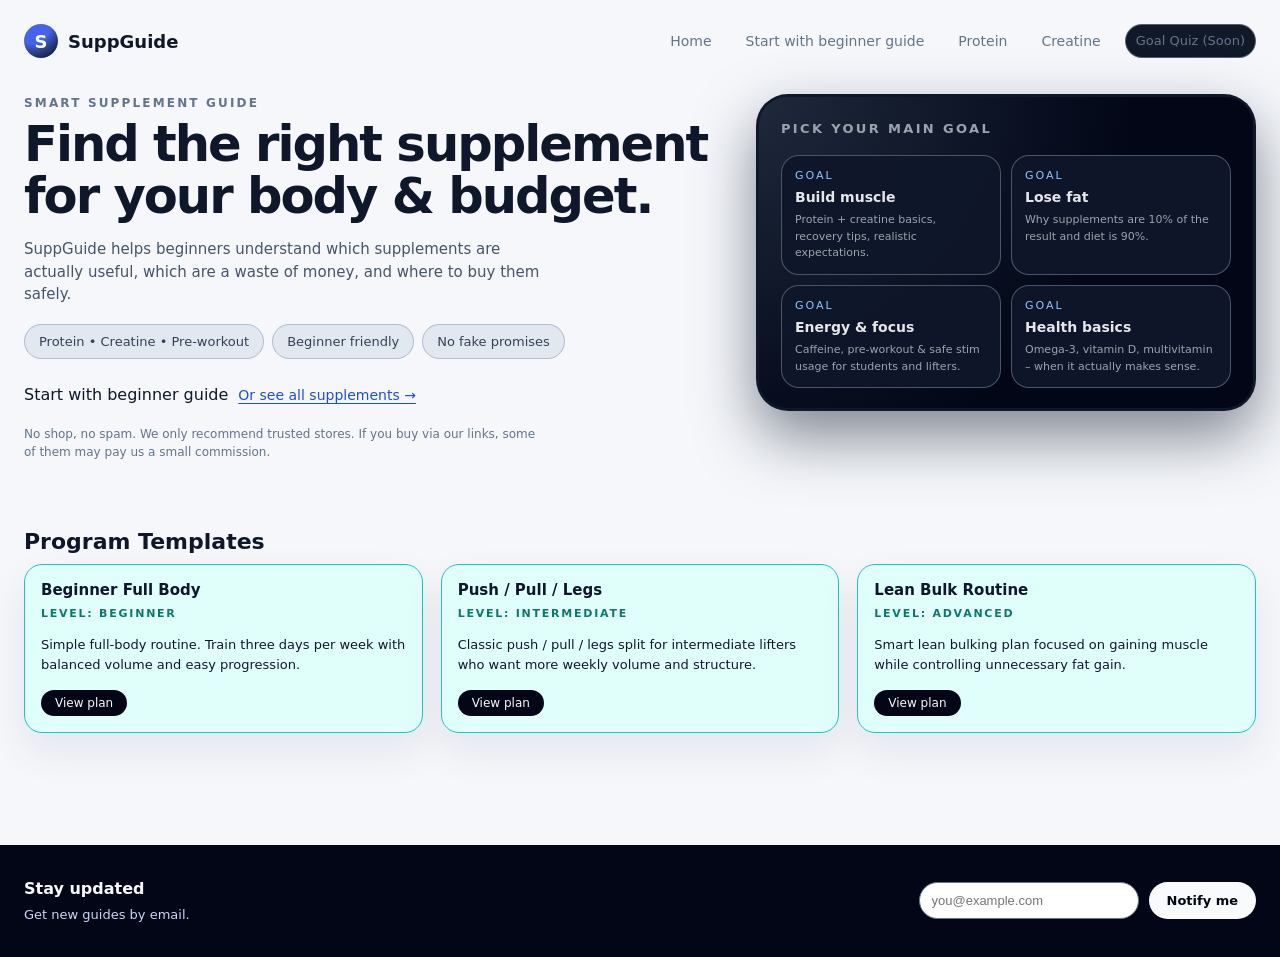
==== index.html @ 6636e661 "Update index.html" ====
<!DOCTYPE html>
<html lang="en">
<head>
  <meta charset="UTF-8" />
  <title>SuppGuide – Smart Supplement Guide</title>
  <meta name="viewport" content="width=device-width, initial-scale=1" />
  <style>
    /* --------------------- RESET --------------------- */
    *, *::before, *::after {
      box-sizing: border-box;
    }
    html, body {
      margin: 0;
      padding: 0;
    }
    body {
      font-family: system-ui, -apple-system, BlinkMacSystemFont, "SF Pro Text",
        "Segoe UI", sans-serif;
      background: #f5f7fb;
      color: #0f172a;
      line-height: 1.5;
    }
    a {
      color: inherit;
      text-decoration: none;
    }
    button {
      font-family: inherit;
    }

    /* --------------------- LAYOUT --------------------- */
    .shell {
      max-width: 1320px;
      margin: 0 auto;
      padding: 24px 24px 56px;
    }

    header.site-header {
      display: flex;
      align-items: center;
      justify-content: space-between;
      gap: 24px;
      padding-bottom: 24px;
    }

    .logo {
      display: flex;
      align-items: center;
      gap: 10px;
      font-size: 18px;
      font-weight: 700;
    }
    .logo-badge {
      height: 34px;
      width: 34px;
      border-radius: 999px;
      display: flex;
      align-items: center;
      justify-content: center;
      background: radial-gradient(circle at 20% 0, #4b5bff, #4465e0, #111827 90%);
      color: #fff;
      font-weight: 600;
    }
    nav.nav-links {
      display: flex;
      align-items: center;
      gap: 14px;
      font-size: 14px;
    }
    .nav-links a {
      padding: 6px 10px;
      border-radius: 999px;
      color: #64748b;
    }
    .nav-links a:hover {
      background: rgba(148, 163, 184, 0.2);
      color: #111827;
    }
    .nav-cta {
      padding: 9px 16px;
      border-radius: 999px;
      background: #111827;
      color: #f9fafb;
      font-size: 13px;
      font-weight: 500;
      border: 1px solid rgba(148, 163, 184, 0.5);
    }

    /* --------------------- HERO --------------------- */
    .hero {
      display: grid;
      grid-template-columns: minmax(0, 1.4fr) minmax(0, 1fr);
      gap: 32px;
      margin-top: 12px;
      align-items: flex-start;
    }

    .hero-text-eyebrow {
      font-size: 12px;
      letter-spacing: 0.18em;
      text-transform: uppercase;
      color: #64748b;
      font-weight: 600;
      margin-bottom: 6px;
    }
    .hero-title {
      font-size: clamp(2.3rem, 2.5vw + 1.6rem, 3.1rem);
      line-height: 1.05;
      font-weight: 800;
      letter-spacing: -0.04em;
      margin: 0 0 16px;
    }
    .hero-subtitle {
      max-width: 520px;
      color: #475569;
      font-size: 15px;
      margin-bottom: 18px;
    }
    .hero-tags {
      display: flex;
      flex-wrap: wrap;
      gap: 8px;
      margin-bottom: 24px;
    }
    .hero-tag {
      padding: 7px 14px;
      border-radius: 999px;
      background: #e2e8f0;
      font-size: 13px;
      color: #334155;
      border: 1px solid rgba(148, 163, 184, 0.6);
    }

    .hero-cta-row {
      display: flex;
      flex-wrap: wrap;
      gap: 10px;
      align-items: center;
      margin-bottom: 18px;
    }
    .btn-primary {
      padding: 11px 20px;
      border-radius: 999px;
      border: none;
      background: radial-gradient(circle at 0 0, #4f46e5, #1d4ed8);
      color: #f9fafb;
      font-size: 14px;
      font-weight: 600;
      box-shadow: 0 14px 30px rgba(37, 99, 235, 0.35);
      cursor: pointer;
    }
    .btn-primary:hover {
      filter: brightness(1.03);
      transform: translateY(-1px);
    }
    .hero-secondary-link {
      font-size: 14px;
      color: #1d4ed8;
      text-decoration: underline;
      text-underline-offset: 3px;
    }

    .hero-note {
      font-size: 12px;
      color: #64748b;
      max-width: 520px;
    }

    /* --------------------- GOAL CARD --------------------- */
    .hero-right-card {
      background: #0f172a;
      border-radius: 32px;
      padding: 3px;
      box-shadow: 0 26px 60px rgba(15, 23, 42, 0.5);
    }
    .hero-right-inner {
      background: radial-gradient(circle at 0 0, #1e293b, #020617 65%);
      border-radius: 28px;
      padding: 22px 22px 20px;
      color: #e2e8f0;
    }
    .hero-right-title {
      font-size: 13px;
      text-transform: uppercase;
      letter-spacing: 0.18em;
      color: #9ca3af;
      margin-bottom: 16px;
      font-weight: 600;
    }

    .goal-grid {
      display: grid;
      grid-template-columns: repeat(2, minmax(0, 1fr));
      gap: 10px;
    }

    .goal-card {
      border-radius: 18px;
      padding: 12px 13px;
      background: rgba(15, 23, 42, 0.95);
      border: 1px solid rgba(148, 163, 184, 0.45);
    }
    .goal-label {
      font-size: 11px;
      text-transform: uppercase;
      letter-spacing: 0.18em;
      color: #93c5fd;
      margin-bottom: 3px;
    }
    .goal-title {
      font-size: 14px;
      font-weight: 600;
      margin-bottom: 4px;
      color: #e5e7eb;
    }
    .goal-text {
      font-size: 11px;
      color: #9ca3af;
    }

    /* ---------------- PROGRAM CARDS --------------------- */
    .section-title {
      margin-top: 52px;
      margin-bottom: 16px;
      font-size: 18px;
      font-weight: 700;
    }

    .program-grid {
      display: grid;
      grid-template-columns: repeat(3, minmax(0, 1fr));
      gap: 18px;
    }

    .template-card {
      border-radius: 18px;
      background: #e0fffb;
      border: 1px solid #22c1c3;
      padding: 14px 16px 16px;
      display: flex;
      flex-direction: column;
      justify-content: space-between;
      box-shadow: 0 18px 40px rgba(15, 23, 42, 0.08);
    }
    .template-title {
      font-size: 15px;
      font-weight: 600;
      margin-bottom: 4px;
    }
    .template-level {
      font-size: 11px;
      text-transform: uppercase;
      letter-spacing: 0.16em;
      color: #0f766e;
      margin-bottom: 10px;
      font-weight: 600;
    }
    .template-desc {
      font-size: 13px;
      color: #0f172a;
      margin-bottom: 16px;
    }
    .btn-small {
      align-self: flex-start;
      padding: 6px 14px;
      border-radius: 999px;
      border: none;
      font-size: 12px;
      background: #020617;
      color: #f9fafb;
      cursor: pointer;
    }
    .btn-small:hover {
      filter: brightness(1.08);
    }

    /* --------------------- EMAIL STRIP --------------------- */
    .email-strip {
      margin-top: 56px;
      padding: 32px 24px;
      background: #020617;
      color: #f9fafb;
    }
    .email-inner {
      max-width: 1320px;
      margin: 0 auto;
      display: flex;
      flex-wrap: wrap;
      gap: 20px;
      align-items: center;
      justify-content: space-between;
    }
    .email-text-title {
      font-size: 16px;
      font-weight: 600;
      margin-bottom: 4px;
    }
    .email-text-sub {
      font-size: 13px;
      color: #cbd5f5;
    }
    .email-form {
      display: flex;
      gap: 10px;
      flex-wrap: wrap;
    }
    .email-input {
      min-width: 220px;
      padding: 10px 12px;
      border-radius: 999px;
      border: 1px solid #64748b;
      font-size: 13px;
      outline: none;
    }
    .email-input:focus {
      border-color: #38bdf8;
      box-shadow: 0 0 0 1px #38bdf8;
    }
    .btn-email {
      padding: 10px 18px;
      border-radius: 999px;
      border: none;
      background: #f9fafb;
      color: #020617;
      font-size: 13px;
      font-weight: 600;
      cursor: pointer;
    }
    .btn-email:hover {
      filter: brightness(0.97);
    }

    /* --------------------- RESPONSIVE --------------------- */
    @media (max-width: 960px) {
      .shell {
        padding: 18px 16px 40px;
      }
      header.site-header {
        flex-direction: column;
        align-items: flex-start;
        gap: 12px;
      }
      .hero {
        grid-template-columns: minmax(0, 1fr);
      }
      .hero-right-card {
        margin-top: 10px;
      }
      .program-grid {
        grid-template-columns: minmax(0, 1fr);
      }
      .email-inner {
        flex-direction: column;
        align-items: flex-start;
      }
      .email-form {
        width: 100%;
      }
      .email-input {
        flex: 1 1 auto;
      }
    }
  /* BEGINNER PAGE STYLES  ---------------------------------- */

.page-hero {
  padding: 72px 0 56px;
  max-width: 720px;
}

.page-eyebrow {
  font-size: 13px;
  letter-spacing: 0.18em;
  text-transform: uppercase;
  color: #94a3b8;
  margin-bottom: 8px;
  font-weight: 600;
}

.page-title {
  font-size: clamp(32px, 4vw, 40px);
  line-height: 1.15;
  margin-bottom: 16px;
}

.page-subtitle {
  font-size: 15px;
  color: #64748b;
  max-width: 520px;
}

.page-hero-cta {
  display: flex;
  flex-wrap: wrap;
  gap: 12px;
  margin-top: 24px;
}

.btn-primary {
  display: inline-flex;
  align-items: center;
  justify-content: center;
  padding: 10px 20px;
  border-radius: 999px;
  background: #2563eb;
  color: #fff;
  font-size: 14px;
  font-weight: 600;
  border: none;
  cursor: pointer;
  text-decoration: none;
  transition: transform 0.15s ease, box-shadow 0.15s ease, background 0.15s ease;
}

.btn-primary:hover {
  background: #1d4ed8;
  transform: translateY(-1px);
  box-shadow: 0 14px 35px rgba(37, 99, 235, 0.35);
}

.btn-ghost {
  display: inline-flex;
  align-items: center;
  justify-content: center;
  padding: 10px 18px;
  border-radius: 999px;
  border: 1px solid #cbd5f5;
  font-size: 14px;
  font-weight: 500;
  color: #0f172a;
  text-decoration: none;
  background: #fff;
  transition: background 0.15s ease, color 0.15s ease, border-color 0.15s ease;
}

.btn-ghost:hover {
  background: #0f172a;
  color: #f8fafc;
  border-color: #0f172a;
}

/* Stack section */

.stack-section {
  padding: 40px 0 32px;
  border-top: 1px solid rgba(148, 163, 184, 0.25);
}

.section-title {
  font-size: 22px;
  margin-bottom: 6px;
}

.section-subtitle {
  font-size: 14px;
  color: #64748b;
  max-width: 520px;
  margin-bottom: 24px;
}

.stack-grid {
  display: grid;
  grid-template-columns: repeat(3, minmax(0, 1fr));
  gap: 18px;
}

.stack-card {
  background: #f9fbff;
  border-radius: 18px;
  border: 1px solid #bfdbfe;
  padding: 18px 18px 16px;
  box-shadow: 0 18px 45px rgba(15, 23, 42, 0.06);
  display: flex;
  flex-direction: column;
  gap: 10px;
}

.stack-name {
  font-size: 17px;
  margin: 0;
}

.stack-tag {
  font-size: 13px;
  color: #2563eb;
  font-weight: 500;
}

.stack-points {
  margin: 0;
  padding-left: 18px;
  font-size: 14px;
  color: #475569;
}

.stack-points li + li {
  margin-top: 4px;
}

.stack-meta {
  margin-top: 8px;
  padding-top: 8px;
  border-top: 1px dashed rgba(148, 163, 184, 0.5);
  font-size: 13px;
  display: flex;
  justify-content: space-between;
  align-items: center;
  color: #64748b;
}

/* FAQ */

.faq-section {
  padding: 32px 0 56px;
  border-top: 1px solid rgba(148, 163, 184, 0.25);
}

.faq-grid {
  display: grid;
  grid-template-columns: repeat(3, minmax(0, 1fr));
  gap: 18px;
  margin-top: 16px;
}

.faq-item {
  background: #f8fafc;
  border-radius: 16px;
  border: 1px solid #e2e8f0;
  padding: 16px 16px 14px;
  font-size: 14px;
  color: #475569;
}

.faq-item h3 {
  font-size: 15px;
  margin-bottom: 6px;
}

/* RESPONSIVE: tablet & mobile */

@media (max-width: 900px) {
  .stack-grid {
    grid-template-columns: repeat(2, minmax(0, 1fr));
  }
  .faq-grid {
    grid-template-columns: repeat(2, minmax(0, 1fr));
  }
}

@media (max-width: 640px) {
  .page-hero {
    padding-top: 40px;
  }
  .stack-grid,
  .faq-grid {
    grid-template-columns: 1fr;
  }
}

  </style>
</head>
<body>
  <div class="shell">
    <!-- HEADER -->
    <header class="site-header">
      <div class="logo">
        <div class="logo-badge">S</div>
        <span>SuppGuide</span>
      </div>
      <nav class="nav-links">
        <a href="#">Home</a>
        <a href="beginner-stack.html">Start with beginner guide</a>
        <a href="#">Protein</a>
        <a href="#">Creatine</a>
        <a href="#" class="nav-cta">Goal Quiz (Soon)</a>
      </nav>
    </header>

    <!-- HERO -->
    <section class="hero">
      <div>
        <div class="hero-text-eyebrow">Smart supplement guide</div>
        <h1 class="hero-title">
          Find the right supplement<br />
          for your body &amp; budget.
        </h1>
        <p class="hero-subtitle">
          SuppGuide helps beginners understand which supplements are actually
          useful, which are a waste of money, and where to buy them safely.
        </p>

        <div class="hero-tags">
          <span class="hero-tag">Protein • Creatine • Pre-workout</span>
          <span class="hero-tag">Beginner friendly</span>
          <span class="hero-tag">No fake promises</span>
        </div>

        <div class="hero-cta-row">
<a href="beginner-stack.html" class="hero-primary-btn">
  Start with beginner guide
</a>


          <a href="#" class="hero-secondary-link">Or see all supplements →</a>
        </div>

        <p class="hero-note">
          No shop, no spam. We only recommend trusted stores. If you buy via our
          links, some of them may pay us a small commission.
        </p>
      </div>

      <!-- RIGHT GOAL CARD -->
      <aside class="hero-right-card">
        <div class="hero-right-inner">
          <div class="hero-right-title">Pick your main goal</div>
          <div class="goal-grid">
            <article class="goal-card">
              <div class="goal-label">Goal</div>
              <div class="goal-title">Build muscle</div>
              <div class="goal-text">
                Protein + creatine basics, recovery tips, realistic expectations.
              </div>
            </article>
            <article class="goal-card">
              <div class="goal-label">Goal</div>
              <div class="goal-title">Lose fat</div>
              <div class="goal-text">
                Why supplements are 10% of the result and diet is 90%.
              </div>
            </article>
            <article class="goal-card">
              <div class="goal-label">Goal</div>
              <div class="goal-title">Energy &amp; focus</div>
              <div class="goal-text">
                Caffeine, pre-workout &amp; safe stim usage for students and lifters.
              </div>
            </article>
            <article class="goal-card">
              <div class="goal-label">Goal</div>
              <div class="goal-title">Health basics</div>
              <div class="goal-text">
                Omega-3, vitamin D, multivitamin – when it actually makes sense.
              </div>
            </article>
          </div>
        </div>
      </aside>
    </section>

    <!-- PROGRAM TEMPLATES -->
    <section>
      <h2 class="section-title">Program Templates</h2>
      <div class="program-grid">
        <article class="template-card">
          <div>
            <div class="template-title">Beginner Full Body</div>
            <div class="template-level">Level: Beginner</div>
            <p class="template-desc">
              Simple full-body routine. Train three days per week with
              balanced volume and easy progression.
            </p>
          </div>
          <button class="btn-small" type="button">View plan</button>
        </article>

        <article class="template-card">
          <div>
            <div class="template-title">Push / Pull / Legs</div>
            <div class="template-level">Level: Intermediate</div>
            <p class="template-desc">
              Classic push / pull / legs split for intermediate lifters
              who want more weekly volume and structure.
            </p>
          </div>
          <button class="btn-small" type="button">View plan</button>
        </article>

        <article class="template-card">
          <div>
            <div class="template-title">Lean Bulk Routine</div>
            <div class="template-level">Level: Advanced</div>
            <p class="template-desc">
              Smart lean bulking plan focused on gaining muscle while
              controlling unnecessary fat gain.
            </p>
          </div>
          <button class="btn-small" type="button">View plan</button>
        </article>
      </div>
    </section>
  </div>

  <!-- EMAIL STRIP (TAM GENİŞLİK) -->
  <section class="email-strip">
    <div class="email-inner">
      <div>
        <div class="email-text-title">Stay updated</div>
        <div class="email-text-sub">Get new guides by email.</div>
      </div>
      <form class="email-form" id="notify-form">
        <input
          class="email-input"
          type="email"
          name="email"
          placeholder="you@example.com"
          required
        />
        <button class="btn-email" type="submit">Notify me</button>
      </form>
    </div>
  </section>

  <!-- Küçük JS: Notify me butonu gerçekten “çalışsın” diye -->
  <script>
    document.getElementById("notify-form").addEventListener("submit", function (e) {
      e.preventDefault(); // sayfanın yenilenmesini engelle
      const email = this.email.value.trim();
      if (!email) return;
      alert("Thanks! We'll notify: " + email);
      this.reset();
    });
  </script>
</body>
</html>
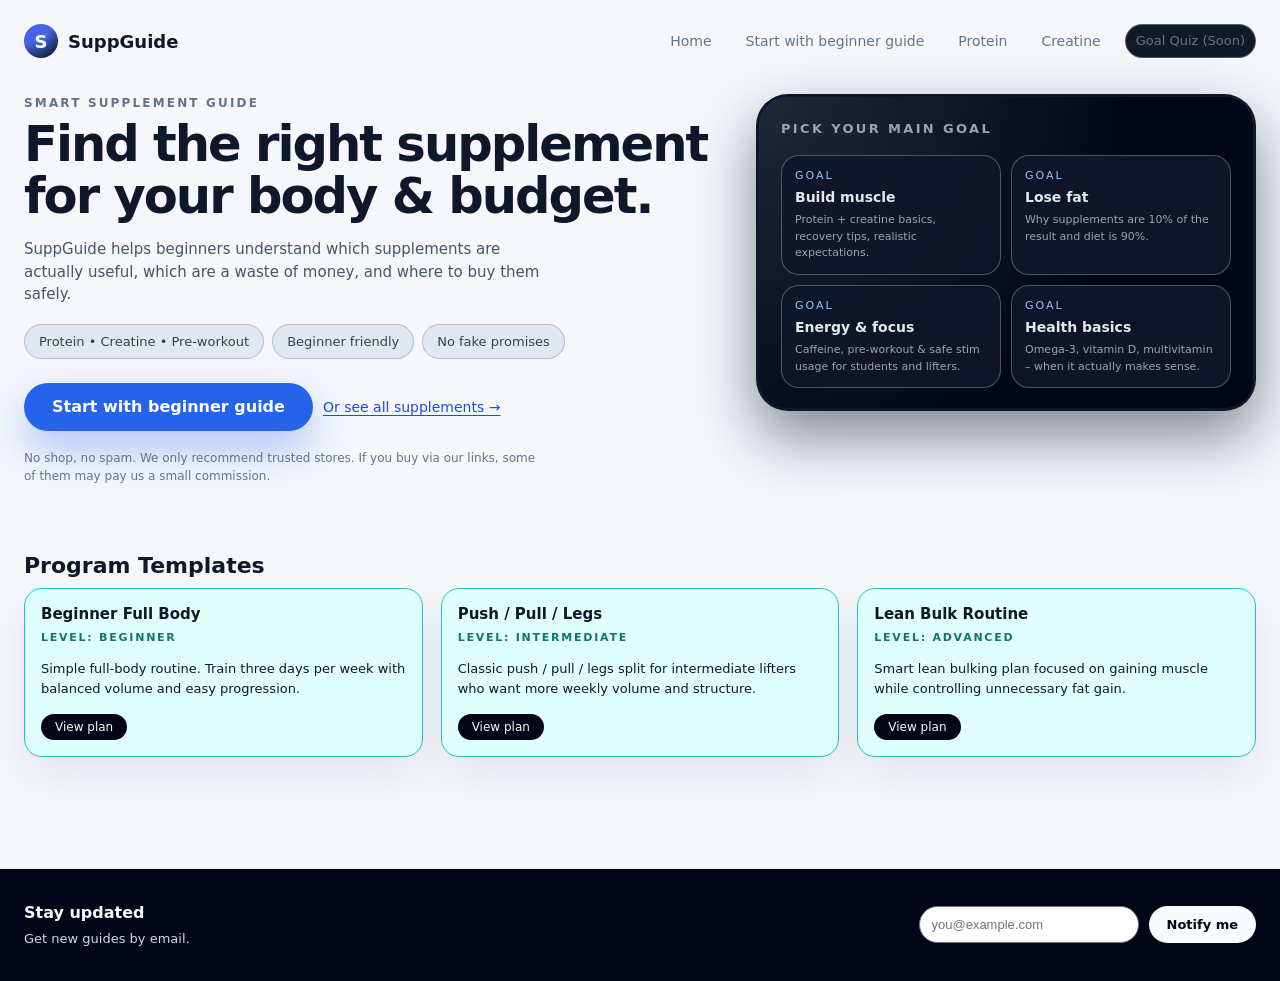
==== commit ecc4d8b4: "Update index.html" ====
--- a/index.html
+++ b/index.html
@@ -554,6 +554,33 @@
   .faq-grid {
     grid-template-columns: 1fr;
   }
+}
+.hero-primary-btn,
+.hero-primary-btn:link,
+.hero-primary-btn:visited {
+  display: inline-flex;
+  align-items: center;
+  justify-content: center;
+  padding: 12px 28px;
+  border-radius: 999px;
+  background: #2563eb;          /* mavi */
+  color: #ffffff;
+  font-weight: 600;
+  border: none;
+  text-decoration: none;        /* alt çizgiyi kaldır */
+  box-shadow: 0 18px 40px rgba(37, 99, 235, 0.35);
+  cursor: pointer;
+}
+
+.hero-primary-btn:hover {
+  background: #1d4ed8;          /* hover rengi */
+  box-shadow: 0 22px 50px rgba(37, 99, 235, 0.45);
+  transform: translateY(-1px);
+}
+
+.hero-primary-btn:active {
+  transform: translateY(0);
+  box-shadow: 0 12px 30px rgba(37, 99, 235, 0.35);
 }
 
   </style>
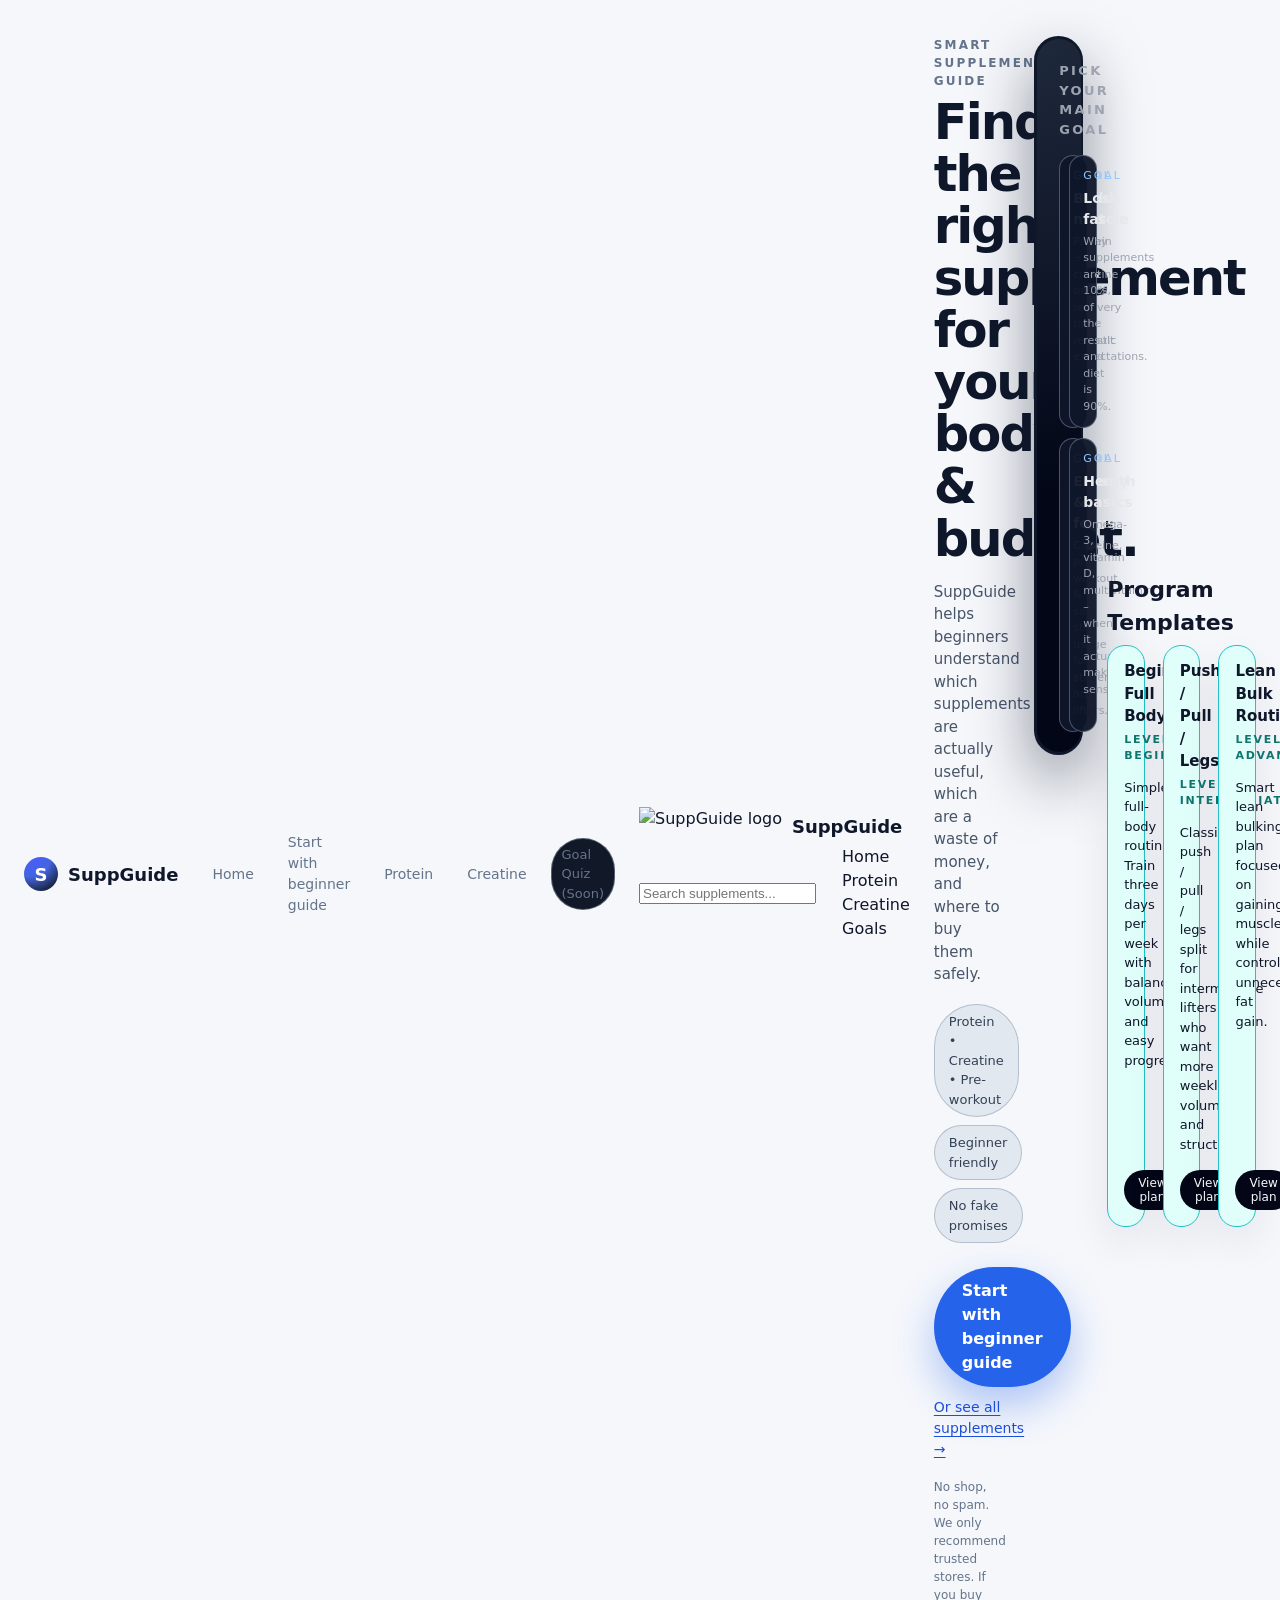
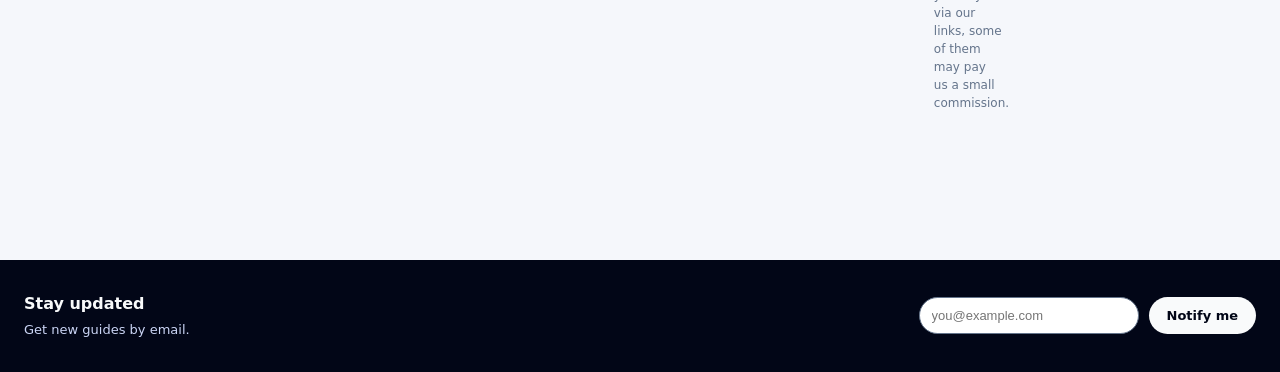
==== commit f679a89f: "Update index.html" ====
--- a/index.html
+++ b/index.html
@@ -600,7 +600,30 @@
         <a href="#">Creatine</a>
         <a href="#" class="nav-cta">Goal Quiz (Soon)</a>
       </nav>
-    </header>
+    <header>
+  <div class="nav">
+
+    <!-- LOGO -->
+    <a href="index.html" style="display:flex;align-items:center;gap:10px;text-decoration:none;color:#0f172a;">
+      <img src="logo.png" alt="SuppGuide logo" style="height:38px;">
+      <span style="font-weight:800;font-size:18px;">SuppGuide</span>
+    </a>
+
+    <!-- SEARCH + MENU -->
+    <div style="display:flex;align-items:center;gap:26px;">
+      <input class="search" placeholder="Search supplements...">
+
+      <nav>
+        <a href="index.html">Home</a>
+        <a href="protein.html">Protein</a>
+        <a href="creatine.html">Creatine</a>
+        <a href="goals.html">Goals</a>
+      </nav>
+    </div>
+
+  </div>
+</header>
+
 
     <!-- HERO -->
     <section class="hero">
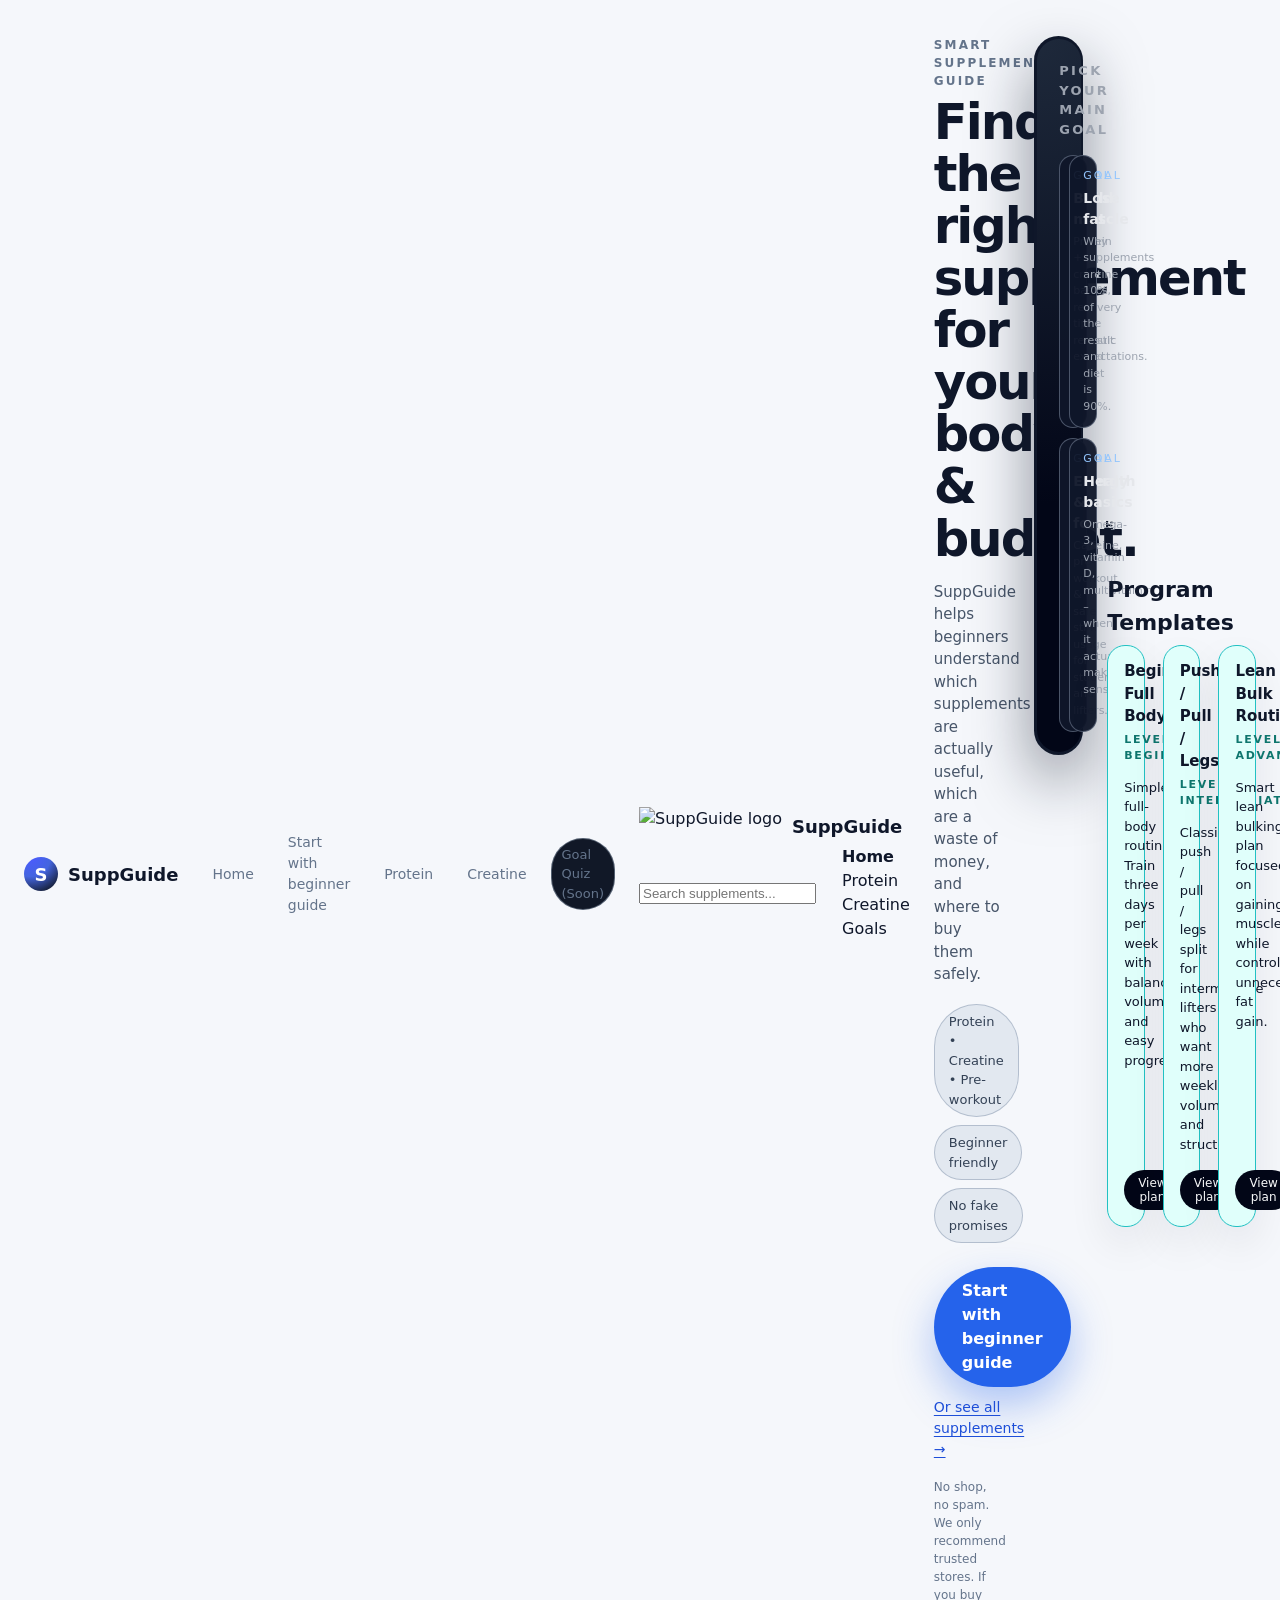
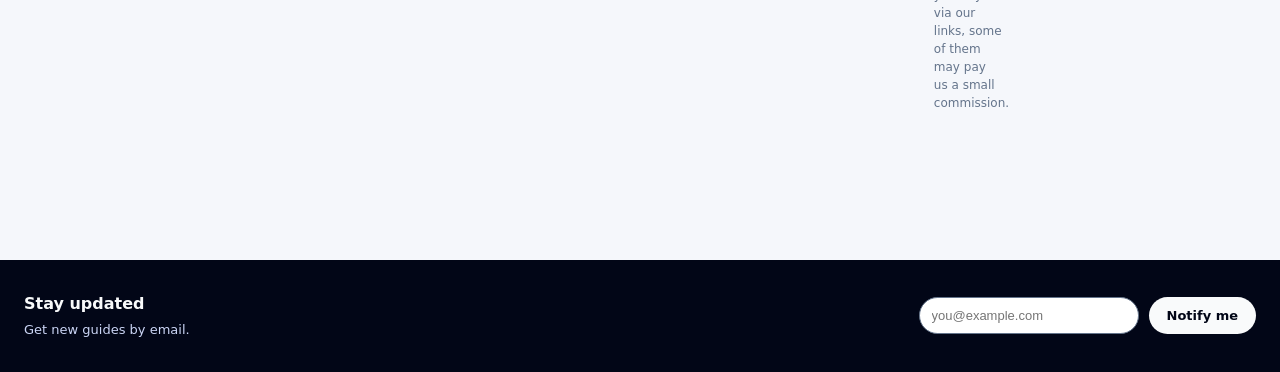
==== commit e13227b9: "Update index.html" ====
--- a/index.html
+++ b/index.html
@@ -582,6 +582,10 @@
   transform: translateY(0);
   box-shadow: 0 12px 30px rgba(37, 99, 235, 0.35);
 }
+nav a.active{
+  color:#0f172a;
+  font-weight:700;
+}
 
   </style>
 </head>
@@ -614,7 +618,7 @@
       <input class="search" placeholder="Search supplements...">
 
       <nav>
-        <a href="index.html">Home</a>
+        <a href="index.html" class="active">Home</a>
         <a href="protein.html">Protein</a>
         <a href="creatine.html">Creatine</a>
         <a href="goals.html">Goals</a>
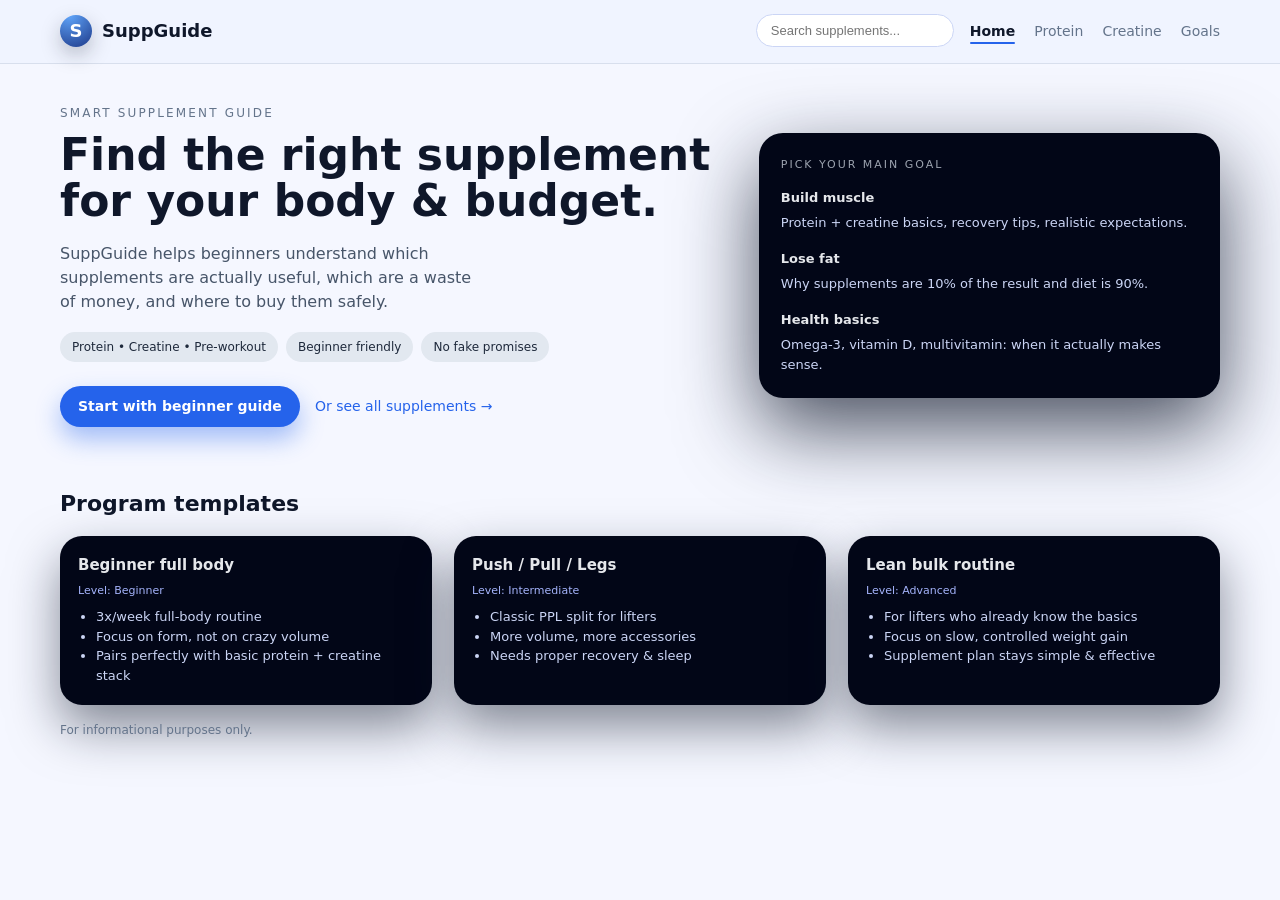
==== commit dac2f159: "Update index.html" ====
--- a/index.html
+++ b/index.html
@@ -4,775 +4,438 @@
   <meta charset="UTF-8" />
   <title>SuppGuide – Smart Supplement Guide</title>
   <meta name="viewport" content="width=device-width, initial-scale=1" />
+
   <style>
-    /* --------------------- RESET --------------------- */
-    *, *::before, *::after {
+    /* GENEL */
+    * {
       box-sizing: border-box;
-    }
-    html, body {
       margin: 0;
       padding: 0;
     }
+
     body {
-      font-family: system-ui, -apple-system, BlinkMacSystemFont, "SF Pro Text",
-        "Segoe UI", sans-serif;
-      background: #f5f7fb;
+      font-family: system-ui, -apple-system, BlinkMacSystemFont, "Segoe UI",
+        sans-serif;
+      background: #f5f7ff;
       color: #0f172a;
       line-height: 1.5;
     }
+
     a {
       color: inherit;
+    }
+
+    /* HEADER + NAV */
+    header {
+      position: sticky;
+      top: 0;
+      z-index: 100;
+      background: rgba(240, 244, 255, 0.95);
+      backdrop-filter: blur(14px);
+      border-bottom: 1px solid rgba(148, 163, 184, 0.25);
+      min-height: 64px;
+    }
+
+    .nav {
+      max-width: 1200px;
+      margin: 0 auto;
+      padding: 14px 20px;
+      display: flex;
+      justify-content: space-between;
+      align-items: center;
+      gap: 20px;
+    }
+
+    .nav-left {
+      display: flex;
+      align-items: center;
+      gap: 10px;
       text-decoration: none;
     }
-    button {
-      font-family: inherit;
-    }
-
-    /* --------------------- LAYOUT --------------------- */
-    .shell {
-      max-width: 1320px;
-      margin: 0 auto;
-      padding: 24px 24px 56px;
-    }
-
-    header.site-header {
+
+    .logo-circle {
+      width: 32px;
+      height: 32px;
+      border-radius: 999px;
+      background: radial-gradient(circle at 30% 0%, #60a5fa, #1e3a8a);
       display: flex;
       align-items: center;
-      justify-content: space-between;
-      gap: 24px;
-      padding-bottom: 24px;
-    }
-
-    .logo {
+      justify-content: center;
+      color: white;
+      font-weight: 700;
+      font-size: 18px;
+      box-shadow: 0 8px 20px rgba(15, 23, 42, 0.25);
+    }
+
+    .logo-text {
+      font-weight: 700;
+      font-size: 18px;
+      color: #0f172a;
+    }
+
+    .nav-right {
       display: flex;
       align-items: center;
-      gap: 10px;
-      font-size: 18px;
-      font-weight: 700;
-    }
-    .logo-badge {
-      height: 34px;
-      width: 34px;
+      gap: 16px;
+      flex-wrap: wrap;
+      justify-content: flex-end;
+    }
+
+    .search {
+      padding: 8px 14px;
       border-radius: 999px;
-      display: flex;
-      align-items: center;
-      justify-content: center;
-      background: radial-gradient(circle at 20% 0, #4b5bff, #4465e0, #111827 90%);
-      color: #fff;
+      border: 1px solid #cbd5f5;
+      font-size: 13px;
+      min-width: 190px;
+    }
+
+    .search:focus {
+      outline: none;
+      border-color: #6366f1;
+      box-shadow: 0 0 0 3px rgba(99, 102, 241, 0.15);
+    }
+
+    nav a {
+      margin-left: 14px;
+      text-decoration: none;
+      font-size: 14px;
+      color: #64748b;
+      position: relative;
+      padding-bottom: 2px;
+    }
+
+    nav a:first-child {
+      margin-left: 0;
+    }
+
+    nav a:hover {
+      color: #0f172a;
+    }
+
+    nav a.active {
+      color: #0f172a;
       font-weight: 600;
     }
-    nav.nav-links {
-      display: flex;
-      align-items: center;
-      gap: 14px;
-      font-size: 14px;
-    }
-    .nav-links a {
-      padding: 6px 10px;
+
+    nav a.active::after {
+      content: "";
+      position: absolute;
+      left: 0;
+      right: 0;
+      bottom: -3px;
+      height: 2px;
       border-radius: 999px;
-      color: #64748b;
-    }
-    .nav-links a:hover {
-      background: rgba(148, 163, 184, 0.2);
-      color: #111827;
-    }
-    .nav-cta {
-      padding: 9px 16px;
-      border-radius: 999px;
-      background: #111827;
-      color: #f9fafb;
-      font-size: 13px;
-      font-weight: 500;
-      border: 1px solid rgba(148, 163, 184, 0.5);
-    }
-
-    /* --------------------- HERO --------------------- */
+      background: #2563eb;
+    }
+
+    /* ANA İÇERİK */
+    main {
+      max-width: 1200px;
+      margin: 40px auto 80px auto;
+      padding: 0 20px 40px 20px;
+    }
+
     .hero {
       display: grid;
-      grid-template-columns: minmax(0, 1.4fr) minmax(0, 1fr);
-      gap: 32px;
-      margin-top: 12px;
-      align-items: flex-start;
-    }
-
-    .hero-text-eyebrow {
+      grid-template-columns: minmax(0, 2fr) minmax(0, 1.4fr);
+      gap: 40px;
+      align-items: center;
+      margin-bottom: 60px;
+    }
+
+    .eyebrow {
       font-size: 12px;
       letter-spacing: 0.18em;
       text-transform: uppercase;
       color: #64748b;
-      font-weight: 600;
-      margin-bottom: 6px;
-    }
-    .hero-title {
-      font-size: clamp(2.3rem, 2.5vw + 1.6rem, 3.1rem);
+      margin-bottom: 10px;
+    }
+
+    h1 {
+      font-size: 44px;
       line-height: 1.05;
-      font-weight: 800;
-      letter-spacing: -0.04em;
-      margin: 0 0 16px;
-    }
-    .hero-subtitle {
-      max-width: 520px;
+      margin-bottom: 18px;
+    }
+
+    .hero p {
       color: #475569;
-      font-size: 15px;
+      max-width: 420px;
       margin-bottom: 18px;
     }
-    .hero-tags {
+
+    .pill-row {
       display: flex;
       flex-wrap: wrap;
       gap: 8px;
       margin-bottom: 24px;
     }
-    .hero-tag {
-      padding: 7px 14px;
+
+    .pill {
+      display: inline-flex;
+      align-items: center;
+      background: #e2e8f0;
+      padding: 6px 12px;
       border-radius: 999px;
-      background: #e2e8f0;
-      font-size: 13px;
-      color: #334155;
-      border: 1px solid rgba(148, 163, 184, 0.6);
-    }
-
-    .hero-cta-row {
-      display: flex;
-      flex-wrap: wrap;
-      gap: 10px;
-      align-items: center;
-      margin-bottom: 18px;
-    }
-    .btn-primary {
-      padding: 11px 20px;
+      font-size: 12px;
+      color: #1e293b;
+    }
+
+    .primary-btn {
+      display: inline-flex;
+      align-items: center;
+      justify-content: center;
+      padding: 10px 18px;
       border-radius: 999px;
-      border: none;
-      background: radial-gradient(circle at 0 0, #4f46e5, #1d4ed8);
-      color: #f9fafb;
+      background: #2563eb;
+      color: white;
       font-size: 14px;
       font-weight: 600;
-      box-shadow: 0 14px 30px rgba(37, 99, 235, 0.35);
+      border: none;
       cursor: pointer;
-    }
-    .btn-primary:hover {
-      filter: brightness(1.03);
-      transform: translateY(-1px);
-    }
-    .hero-secondary-link {
+      box-shadow: 0 12px 25px rgba(37, 99, 235, 0.4);
+      text-decoration: none;
+    }
+
+    .primary-btn:hover {
+      background: #1d4ed8;
+    }
+
+    .secondary-link {
       font-size: 14px;
-      color: #1d4ed8;
+      margin-left: 10px;
+      color: #2563eb;
+      text-decoration: none;
+    }
+
+    .secondary-link:hover {
       text-decoration: underline;
-      text-underline-offset: 3px;
-    }
-
-    .hero-note {
-      font-size: 12px;
-      color: #64748b;
-      max-width: 520px;
-    }
-
-    /* --------------------- GOAL CARD --------------------- */
-    .hero-right-card {
-      background: #0f172a;
-      border-radius: 32px;
-      padding: 3px;
-      box-shadow: 0 26px 60px rgba(15, 23, 42, 0.5);
-    }
-    .hero-right-inner {
-      background: radial-gradient(circle at 0 0, #1e293b, #020617 65%);
-      border-radius: 28px;
-      padding: 22px 22px 20px;
-      color: #e2e8f0;
-    }
-    .hero-right-title {
+    }
+
+    /* SAĞDAKİ HEDEF KARTI */
+    .goal-card {
+      background: #020617;
+      color: #e5e7eb;
+      border-radius: 24px;
+      padding: 24px 22px;
+      box-shadow: 0 30px 80px rgba(15, 23, 42, 0.75);
+    }
+
+    .goal-title {
+      font-size: 11px;
+      letter-spacing: 0.18em;
+      text-transform: uppercase;
+      color: #9ca3af;
+      margin-bottom: 14px;
+    }
+
+    .goal-block-title {
       font-size: 13px;
-      text-transform: uppercase;
-      letter-spacing: 0.18em;
-      color: #9ca3af;
+      font-weight: 700;
+      margin-bottom: 6px;
+    }
+
+    .goal-block-text {
+      font-size: 13px;
+      color: #cbd5f5;
+    }
+
+    /* ALTTAKİ PROGRAM KARTLARI */
+    h2 {
+      font-size: 22px;
       margin-bottom: 16px;
-      font-weight: 600;
-    }
-
-    .goal-grid {
-      display: grid;
-      grid-template-columns: repeat(2, minmax(0, 1fr));
-      gap: 10px;
-    }
-
-    .goal-card {
-      border-radius: 18px;
-      padding: 12px 13px;
-      background: rgba(15, 23, 42, 0.95);
-      border: 1px solid rgba(148, 163, 184, 0.45);
-    }
-    .goal-label {
-      font-size: 11px;
-      text-transform: uppercase;
-      letter-spacing: 0.18em;
-      color: #93c5fd;
-      margin-bottom: 3px;
-    }
-    .goal-title {
-      font-size: 14px;
-      font-weight: 600;
-      margin-bottom: 4px;
-      color: #e5e7eb;
-    }
-    .goal-text {
-      font-size: 11px;
-      color: #9ca3af;
-    }
-
-    /* ---------------- PROGRAM CARDS --------------------- */
-    .section-title {
-      margin-top: 52px;
-      margin-bottom: 16px;
-      font-size: 18px;
-      font-weight: 700;
     }
 
     .program-grid {
       display: grid;
       grid-template-columns: repeat(3, minmax(0, 1fr));
-      gap: 18px;
-    }
-
-    .template-card {
-      border-radius: 18px;
-      background: #e0fffb;
-      border: 1px solid #22c1c3;
-      padding: 14px 16px 16px;
-      display: flex;
-      flex-direction: column;
-      justify-content: space-between;
-      box-shadow: 0 18px 40px rgba(15, 23, 42, 0.08);
-    }
-    .template-title {
+      gap: 22px;
+      margin-bottom: 10px;
+    }
+
+    .program-card {
+      background: #020617;
+      color: #e5e7eb;
+      border-radius: 22px;
+      padding: 18px 18px 20px;
+      box-shadow: 0 22px 50px rgba(15, 23, 42, 0.5);
+    }
+
+    .program-title {
       font-size: 15px;
-      font-weight: 600;
-      margin-bottom: 4px;
-    }
-    .template-level {
+      font-weight: 700;
+      margin-bottom: 6px;
+    }
+
+    .program-level {
       font-size: 11px;
-      text-transform: uppercase;
-      letter-spacing: 0.16em;
-      color: #0f766e;
-      margin-bottom: 10px;
-      font-weight: 600;
-    }
-    .template-desc {
-      font-size: 13px;
-      color: #0f172a;
-      margin-bottom: 16px;
-    }
-    .btn-small {
-      align-self: flex-start;
-      padding: 6px 14px;
-      border-radius: 999px;
-      border: none;
-      font-size: 12px;
-      background: #020617;
-      color: #f9fafb;
-      cursor: pointer;
-    }
-    .btn-small:hover {
-      filter: brightness(1.08);
-    }
-
-    /* --------------------- EMAIL STRIP --------------------- */
-    .email-strip {
-      margin-top: 56px;
-      padding: 32px 24px;
-      background: #020617;
-      color: #f9fafb;
-    }
-    .email-inner {
-      max-width: 1320px;
-      margin: 0 auto;
-      display: flex;
-      flex-wrap: wrap;
-      gap: 20px;
-      align-items: center;
-      justify-content: space-between;
-    }
-    .email-text-title {
-      font-size: 16px;
-      font-weight: 600;
-      margin-bottom: 4px;
-    }
-    .email-text-sub {
+      color: #a5b4fc;
+      margin-bottom: 8px;
+    }
+
+    .program-card ul {
+      list-style: disc;
+      padding-left: 18px;
       font-size: 13px;
       color: #cbd5f5;
     }
-    .email-form {
-      display: flex;
-      gap: 10px;
-      flex-wrap: wrap;
-    }
-    .email-input {
-      min-width: 220px;
-      padding: 10px 12px;
-      border-radius: 999px;
-      border: 1px solid #64748b;
-      font-size: 13px;
-      outline: none;
-    }
-    .email-input:focus {
-      border-color: #38bdf8;
-      box-shadow: 0 0 0 1px #38bdf8;
-    }
-    .btn-email {
-      padding: 10px 18px;
-      border-radius: 999px;
-      border: none;
-      background: #f9fafb;
-      color: #020617;
-      font-size: 13px;
-      font-weight: 600;
-      cursor: pointer;
-    }
-    .btn-email:hover {
-      filter: brightness(0.97);
-    }
-
-    /* --------------------- RESPONSIVE --------------------- */
-    @media (max-width: 960px) {
-      .shell {
-        padding: 18px 16px 40px;
-      }
-      header.site-header {
-        flex-direction: column;
-        align-items: flex-start;
-        gap: 12px;
-      }
+
+    .disclaimer {
+      margin-top: 16px;
+      font-size: 12px;
+      color: #64748b;
+    }
+
+    /* RESPONSIVE */
+    @media (max-width: 900px) {
       .hero {
-        grid-template-columns: minmax(0, 1fr);
-      }
-      .hero-right-card {
-        margin-top: 10px;
+        grid-template-columns: 1fr;
+      }
+      .goal-card {
+        order: -1;
+      }
+      .nav {
+        flex-wrap: wrap;
+        justify-content: space-between;
+      }
+      .nav-right {
+        justify-content: flex-start;
+      }
+    }
+
+    @media (max-width: 600px) {
+      h1 {
+        font-size: 32px;
       }
       .program-grid {
-        grid-template-columns: minmax(0, 1fr);
-      }
-      .email-inner {
-        flex-direction: column;
-        align-items: flex-start;
-      }
-      .email-form {
+        grid-template-columns: 1fr;
+      }
+      .search {
+        min-width: 0;
         width: 100%;
       }
-      .email-input {
-        flex: 1 1 auto;
-      }
-    }
-  /* BEGINNER PAGE STYLES  ---------------------------------- */
-
-.page-hero {
-  padding: 72px 0 56px;
-  max-width: 720px;
-}
-
-.page-eyebrow {
-  font-size: 13px;
-  letter-spacing: 0.18em;
-  text-transform: uppercase;
-  color: #94a3b8;
-  margin-bottom: 8px;
-  font-weight: 600;
-}
-
-.page-title {
-  font-size: clamp(32px, 4vw, 40px);
-  line-height: 1.15;
-  margin-bottom: 16px;
-}
-
-.page-subtitle {
-  font-size: 15px;
-  color: #64748b;
-  max-width: 520px;
-}
-
-.page-hero-cta {
-  display: flex;
-  flex-wrap: wrap;
-  gap: 12px;
-  margin-top: 24px;
-}
-
-.btn-primary {
-  display: inline-flex;
-  align-items: center;
-  justify-content: center;
-  padding: 10px 20px;
-  border-radius: 999px;
-  background: #2563eb;
-  color: #fff;
-  font-size: 14px;
-  font-weight: 600;
-  border: none;
-  cursor: pointer;
-  text-decoration: none;
-  transition: transform 0.15s ease, box-shadow 0.15s ease, background 0.15s ease;
-}
-
-.btn-primary:hover {
-  background: #1d4ed8;
-  transform: translateY(-1px);
-  box-shadow: 0 14px 35px rgba(37, 99, 235, 0.35);
-}
-
-.btn-ghost {
-  display: inline-flex;
-  align-items: center;
-  justify-content: center;
-  padding: 10px 18px;
-  border-radius: 999px;
-  border: 1px solid #cbd5f5;
-  font-size: 14px;
-  font-weight: 500;
-  color: #0f172a;
-  text-decoration: none;
-  background: #fff;
-  transition: background 0.15s ease, color 0.15s ease, border-color 0.15s ease;
-}
-
-.btn-ghost:hover {
-  background: #0f172a;
-  color: #f8fafc;
-  border-color: #0f172a;
-}
-
-/* Stack section */
-
-.stack-section {
-  padding: 40px 0 32px;
-  border-top: 1px solid rgba(148, 163, 184, 0.25);
-}
-
-.section-title {
-  font-size: 22px;
-  margin-bottom: 6px;
-}
-
-.section-subtitle {
-  font-size: 14px;
-  color: #64748b;
-  max-width: 520px;
-  margin-bottom: 24px;
-}
-
-.stack-grid {
-  display: grid;
-  grid-template-columns: repeat(3, minmax(0, 1fr));
-  gap: 18px;
-}
-
-.stack-card {
-  background: #f9fbff;
-  border-radius: 18px;
-  border: 1px solid #bfdbfe;
-  padding: 18px 18px 16px;
-  box-shadow: 0 18px 45px rgba(15, 23, 42, 0.06);
-  display: flex;
-  flex-direction: column;
-  gap: 10px;
-}
-
-.stack-name {
-  font-size: 17px;
-  margin: 0;
-}
-
-.stack-tag {
-  font-size: 13px;
-  color: #2563eb;
-  font-weight: 500;
-}
-
-.stack-points {
-  margin: 0;
-  padding-left: 18px;
-  font-size: 14px;
-  color: #475569;
-}
-
-.stack-points li + li {
-  margin-top: 4px;
-}
-
-.stack-meta {
-  margin-top: 8px;
-  padding-top: 8px;
-  border-top: 1px dashed rgba(148, 163, 184, 0.5);
-  font-size: 13px;
-  display: flex;
-  justify-content: space-between;
-  align-items: center;
-  color: #64748b;
-}
-
-/* FAQ */
-
-.faq-section {
-  padding: 32px 0 56px;
-  border-top: 1px solid rgba(148, 163, 184, 0.25);
-}
-
-.faq-grid {
-  display: grid;
-  grid-template-columns: repeat(3, minmax(0, 1fr));
-  gap: 18px;
-  margin-top: 16px;
-}
-
-.faq-item {
-  background: #f8fafc;
-  border-radius: 16px;
-  border: 1px solid #e2e8f0;
-  padding: 16px 16px 14px;
-  font-size: 14px;
-  color: #475569;
-}
-
-.faq-item h3 {
-  font-size: 15px;
-  margin-bottom: 6px;
-}
-
-/* RESPONSIVE: tablet & mobile */
-
-@media (max-width: 900px) {
-  .stack-grid {
-    grid-template-columns: repeat(2, minmax(0, 1fr));
-  }
-  .faq-grid {
-    grid-template-columns: repeat(2, minmax(0, 1fr));
-  }
-}
-
-@media (max-width: 640px) {
-  .page-hero {
-    padding-top: 40px;
-  }
-  .stack-grid,
-  .faq-grid {
-    grid-template-columns: 1fr;
-  }
-}
-.hero-primary-btn,
-.hero-primary-btn:link,
-.hero-primary-btn:visited {
-  display: inline-flex;
-  align-items: center;
-  justify-content: center;
-  padding: 12px 28px;
-  border-radius: 999px;
-  background: #2563eb;          /* mavi */
-  color: #ffffff;
-  font-weight: 600;
-  border: none;
-  text-decoration: none;        /* alt çizgiyi kaldır */
-  box-shadow: 0 18px 40px rgba(37, 99, 235, 0.35);
-  cursor: pointer;
-}
-
-.hero-primary-btn:hover {
-  background: #1d4ed8;          /* hover rengi */
-  box-shadow: 0 22px 50px rgba(37, 99, 235, 0.45);
-  transform: translateY(-1px);
-}
-
-.hero-primary-btn:active {
-  transform: translateY(0);
-  box-shadow: 0 12px 30px rgba(37, 99, 235, 0.35);
-}
-nav a.active{
-  color:#0f172a;
-  font-weight:700;
-}
-
+      .nav-right {
+        width: 100%;
+      }
+    }
   </style>
 </head>
+
 <body>
-  <div class="shell">
-    <!-- HEADER -->
-    <header class="site-header">
-      <div class="logo">
-        <div class="logo-badge">S</div>
-        <span>SuppGuide</span>
+  <header>
+    <div class="nav">
+      <!-- LOGO -->
+      <a href="index.html" class="nav-left">
+        <div class="logo-circle">S</div>
+        <span class="logo-text">SuppGuide</span>
+      </a>
+
+      <!-- SEARCH + MENÜ -->
+      <div class="nav-right">
+        <input
+          class="search"
+          type="text"
+          placeholder="Search supplements..."
+        />
+        <nav>
+          <a href="index.html" class="active">Home</a>
+          <a href="protein.html">Protein</a>
+          <a href="creatine.html">Creatine</a>
+          <a href="goals.html">Goals</a>
+        </nav>
       </div>
-      <nav class="nav-links">
-        <a href="#">Home</a>
-        <a href="beginner-stack.html">Start with beginner guide</a>
-        <a href="#">Protein</a>
-        <a href="#">Creatine</a>
-        <a href="#" class="nav-cta">Goal Quiz (Soon)</a>
-      </nav>
-    <header>
-  <div class="nav">
-
-    <!-- LOGO -->
-    <a href="index.html" style="display:flex;align-items:center;gap:10px;text-decoration:none;color:#0f172a;">
-      <img src="logo.png" alt="SuppGuide logo" style="height:38px;">
-      <span style="font-weight:800;font-size:18px;">SuppGuide</span>
-    </a>
-
-    <!-- SEARCH + MENU -->
-    <div style="display:flex;align-items:center;gap:26px;">
-      <input class="search" placeholder="Search supplements...">
-
-      <nav>
-        <a href="index.html" class="active">Home</a>
-        <a href="protein.html">Protein</a>
-        <a href="creatine.html">Creatine</a>
-        <a href="goals.html">Goals</a>
-      </nav>
     </div>
-
-  </div>
-</header>
-
-
-    <!-- HERO -->
+  </header>
+
+  <main>
     <section class="hero">
       <div>
-        <div class="hero-text-eyebrow">Smart supplement guide</div>
-        <h1 class="hero-title">
+        <div class="eyebrow">Smart supplement guide</div>
+        <h1>
           Find the right supplement<br />
           for your body &amp; budget.
         </h1>
-        <p class="hero-subtitle">
+        <p>
           SuppGuide helps beginners understand which supplements are actually
           useful, which are a waste of money, and where to buy them safely.
         </p>
 
-        <div class="hero-tags">
-          <span class="hero-tag">Protein • Creatine • Pre-workout</span>
-          <span class="hero-tag">Beginner friendly</span>
-          <span class="hero-tag">No fake promises</span>
+        <div class="pill-row">
+          <span class="pill">Protein • Creatine • Pre-workout</span>
+          <span class="pill">Beginner friendly</span>
+          <span class="pill">No fake promises</span>
         </div>
 
-        <div class="hero-cta-row">
-<a href="beginner-stack.html" class="hero-primary-btn">
-  Start with beginner guide
-</a>
-
-
-          <a href="#" class="hero-secondary-link">Or see all supplements →</a>
+        <a href="beginner-stack.html" class="primary-btn">
+          Start with beginner guide
+        </a>
+        <a href="protein.html" class="secondary-link">
+          Or see all supplements →
+        </a>
+      </div>
+
+      <aside class="goal-card">
+        <div class="goal-title">Pick your main goal</div>
+
+        <div style="margin-bottom: 16px">
+          <div class="goal-block-title">Build muscle</div>
+          <div class="goal-block-text">
+            Protein + creatine basics, recovery tips, realistic expectations.
+          </div>
         </div>
 
-        <p class="hero-note">
-          No shop, no spam. We only recommend trusted stores. If you buy via our
-          links, some of them may pay us a small commission.
-        </p>
-      </div>
-
-      <!-- RIGHT GOAL CARD -->
-      <aside class="hero-right-card">
-        <div class="hero-right-inner">
-          <div class="hero-right-title">Pick your main goal</div>
-          <div class="goal-grid">
-            <article class="goal-card">
-              <div class="goal-label">Goal</div>
-              <div class="goal-title">Build muscle</div>
-              <div class="goal-text">
-                Protein + creatine basics, recovery tips, realistic expectations.
-              </div>
-            </article>
-            <article class="goal-card">
-              <div class="goal-label">Goal</div>
-              <div class="goal-title">Lose fat</div>
-              <div class="goal-text">
-                Why supplements are 10% of the result and diet is 90%.
-              </div>
-            </article>
-            <article class="goal-card">
-              <div class="goal-label">Goal</div>
-              <div class="goal-title">Energy &amp; focus</div>
-              <div class="goal-text">
-                Caffeine, pre-workout &amp; safe stim usage for students and lifters.
-              </div>
-            </article>
-            <article class="goal-card">
-              <div class="goal-label">Goal</div>
-              <div class="goal-title">Health basics</div>
-              <div class="goal-text">
-                Omega-3, vitamin D, multivitamin – when it actually makes sense.
-              </div>
-            </article>
+        <div style="margin-bottom: 16px">
+          <div class="goal-block-title">Lose fat</div>
+          <div class="goal-block-text">
+            Why supplements are 10% of the result and diet is 90%.
+          </div>
+        </div>
+
+        <div>
+          <div class="goal-block-title">Health basics</div>
+          <div class="goal-block-text">
+            Omega-3, vitamin D, multivitamin: when it actually makes sense.
           </div>
         </div>
       </aside>
     </section>
 
-    <!-- PROGRAM TEMPLATES -->
     <section>
-      <h2 class="section-title">Program Templates</h2>
+      <h2>Program templates</h2>
+
       <div class="program-grid">
-        <article class="template-card">
-          <div>
-            <div class="template-title">Beginner Full Body</div>
-            <div class="template-level">Level: Beginner</div>
-            <p class="template-desc">
-              Simple full-body routine. Train three days per week with
-              balanced volume and easy progression.
-            </p>
-          </div>
-          <button class="btn-small" type="button">View plan</button>
+        <article class="program-card">
+          <div class="program-title">Beginner full body</div>
+          <div class="program-level">Level: Beginner</div>
+          <ul>
+            <li>3x/week full-body routine</li>
+            <li>Focus on form, not on crazy volume</li>
+            <li>Pairs perfectly with basic protein + creatine stack</li>
+          </ul>
         </article>
 
-        <article class="template-card">
-          <div>
-            <div class="template-title">Push / Pull / Legs</div>
-            <div class="template-level">Level: Intermediate</div>
-            <p class="template-desc">
-              Classic push / pull / legs split for intermediate lifters
-              who want more weekly volume and structure.
-            </p>
-          </div>
-          <button class="btn-small" type="button">View plan</button>
+        <article class="program-card">
+          <div class="program-title">Push / Pull / Legs</div>
+          <div class="program-level">Level: Intermediate</div>
+          <ul>
+            <li>Classic PPL split for lifters</li>
+            <li>More volume, more accessories</li>
+            <li>Needs proper recovery &amp; sleep</li>
+          </ul>
         </article>
 
-        <article class="template-card">
-          <div>
-            <div class="template-title">Lean Bulk Routine</div>
-            <div class="template-level">Level: Advanced</div>
-            <p class="template-desc">
-              Smart lean bulking plan focused on gaining muscle while
-              controlling unnecessary fat gain.
-            </p>
-          </div>
-          <button class="btn-small" type="button">View plan</button>
+        <article class="program-card">
+          <div class="program-title">Lean bulk routine</div>
+          <div class="program-level">Level: Advanced</div>
+          <ul>
+            <li>For lifters who already know the basics</li>
+            <li>Focus on slow, controlled weight gain</li>
+            <li>Supplement plan stays simple &amp; effective</li>
+          </ul>
         </article>
       </div>
+
+      <p class="disclaimer">For informational purposes only.</p>
     </section>
-  </div>
-
-  <!-- EMAIL STRIP (TAM GENİŞLİK) -->
-  <section class="email-strip">
-    <div class="email-inner">
-      <div>
-        <div class="email-text-title">Stay updated</div>
-        <div class="email-text-sub">Get new guides by email.</div>
-      </div>
-      <form class="email-form" id="notify-form">
-        <input
-          class="email-input"
-          type="email"
-          name="email"
-          placeholder="you@example.com"
-          required
-        />
-        <button class="btn-email" type="submit">Notify me</button>
-      </form>
-    </div>
-  </section>
-
-  <!-- Küçük JS: Notify me butonu gerçekten “çalışsın” diye -->
-  <script>
-    document.getElementById("notify-form").addEventListener("submit", function (e) {
-      e.preventDefault(); // sayfanın yenilenmesini engelle
-      const email = this.email.value.trim();
-      if (!email) return;
-      alert("Thanks! We'll notify: " + email);
-      this.reset();
-    });
-  </script>
+  </main>
 </body>
 </html>
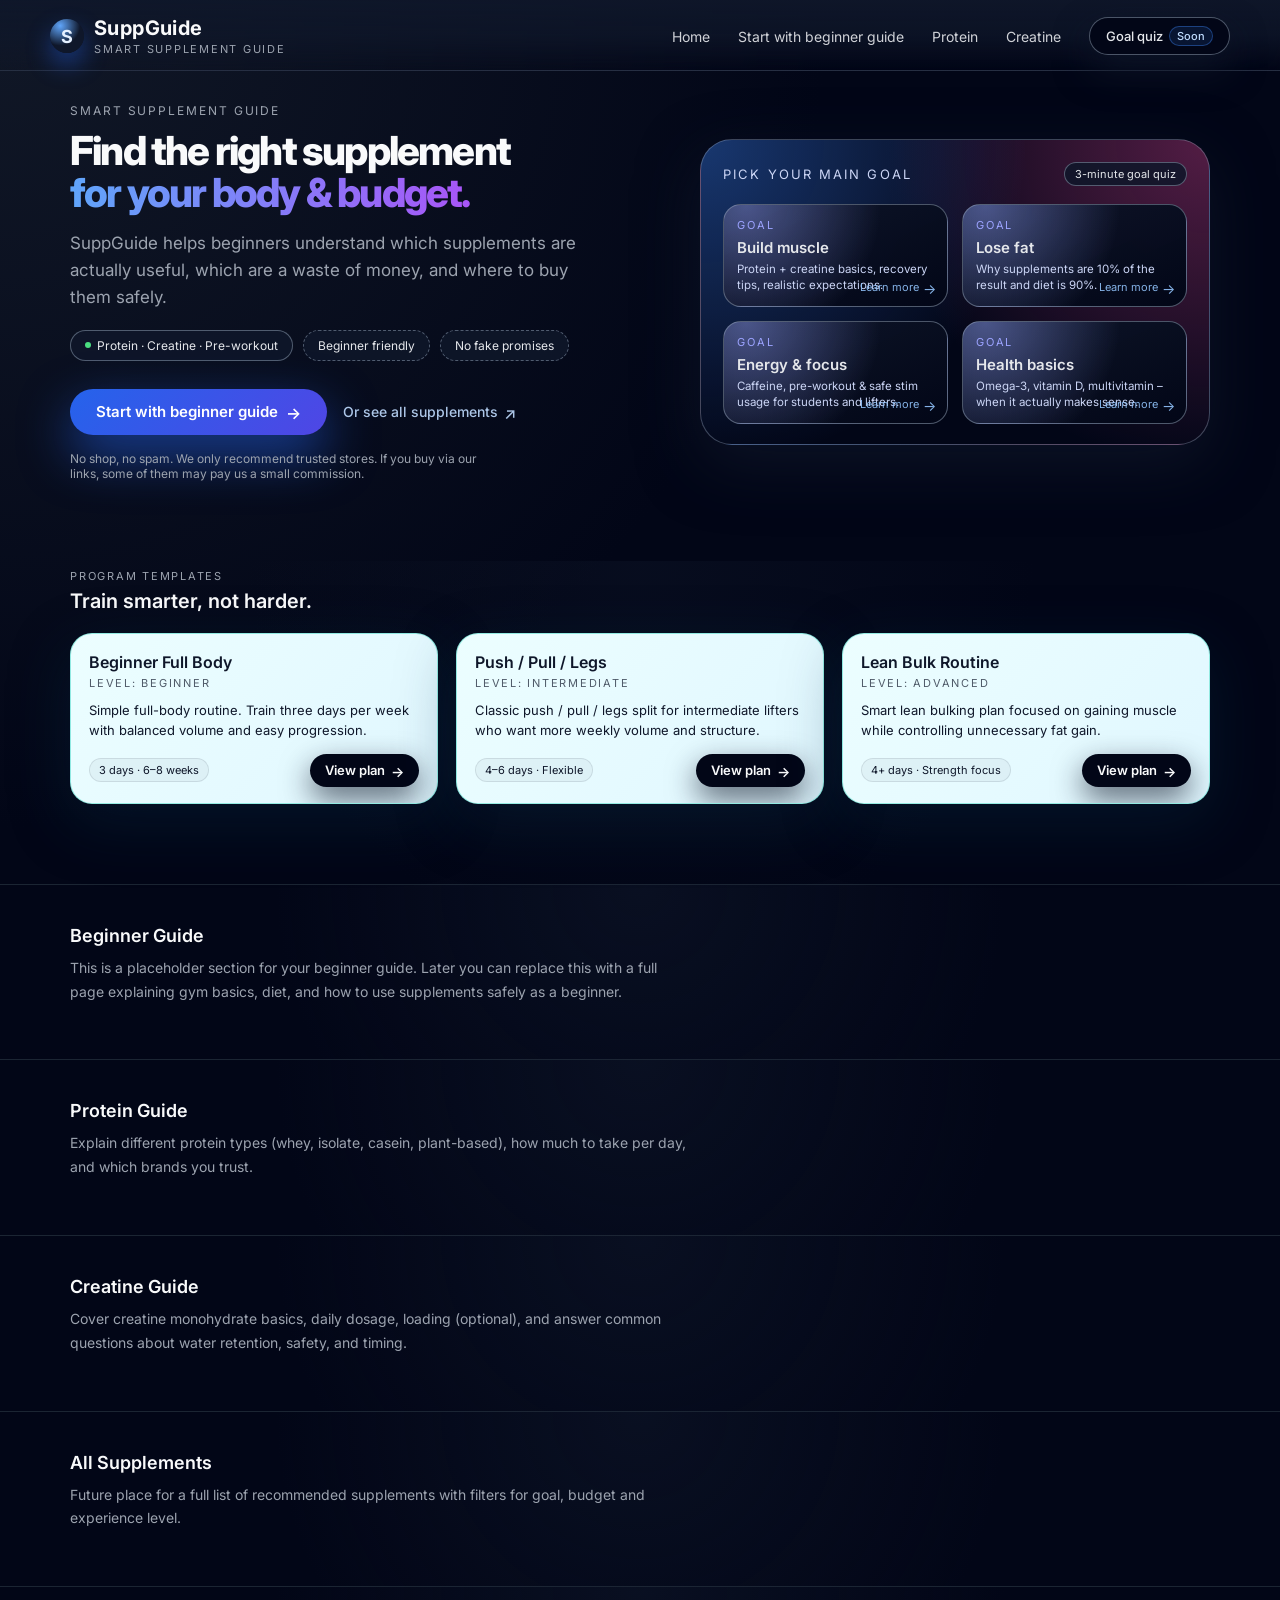
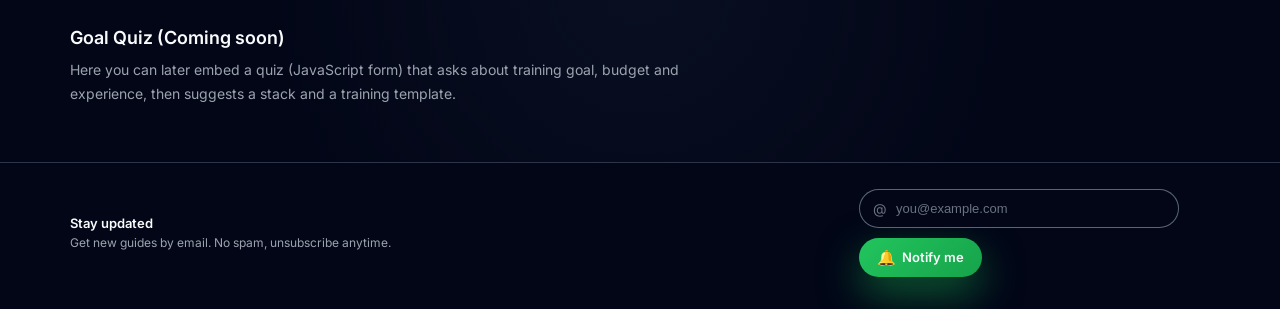
==== commit 54022000: "Update index.html" ====
--- a/index.html
+++ b/index.html
@@ -4,9 +4,32 @@
   <meta charset="UTF-8" />
   <title>SuppGuide – Smart Supplement Guide</title>
   <meta name="viewport" content="width=device-width, initial-scale=1" />
+  <link rel="preconnect" href="https://fonts.googleapis.com">
+  <link rel="preconnect" href="https://fonts.gstatic.com" crossorigin>
+  <link href="https://fonts.googleapis.com/css2?family=Inter:wght@400;500;600;700;800&display=swap" rel="stylesheet">
 
   <style>
-    /* GENEL */
+    :root {
+      --bg-body: #0b1020;
+      --bg-surface: #050816;
+      --bg-card: #071629;
+      --bg-card-light: #e6fffb;
+      --bg-pill: #f3f5ff;
+      --bg-pill-dark: #0b1020;
+      --accent: #3b82f6;
+      --accent-soft: rgba(59,130,246,0.15);
+      --accent-strong: #111827;
+      --text-main: #f9fafb;
+      --text-muted: #9ca3af;
+      --border-subtle: rgba(148,163,184,0.4);
+      --radius-lg: 24px;
+      --radius-pill: 999px;
+      --shadow-soft: 0 24px 70px rgba(15,23,42,0.75);
+      --shadow-card: 0 20px 60px rgba(15,23,42,0.75);
+      --transition-fast: 170ms ease-out;
+      --max-width: 1180px;
+    }
+
     * {
       box-sizing: border-box;
       margin: 0;
@@ -14,428 +37,1010 @@
     }
 
     body {
-      font-family: system-ui, -apple-system, BlinkMacSystemFont, "Segoe UI",
-        sans-serif;
-      background: #f5f7ff;
-      color: #0f172a;
-      line-height: 1.5;
+      font-family: "Inter", system-ui, -apple-system, BlinkMacSystemFont, "Segoe UI", sans-serif;
+      background: radial-gradient(circle at top left, #111827 0, #020617 36%, #020617 100%);
+      color: var(--text-main);
+      min-height: 100vh;
+      -webkit-font-smoothing: antialiased;
     }
 
     a {
       color: inherit;
-    }
-
-    /* HEADER + NAV */
-    header {
+      text-decoration: none;
+    }
+
+    button {
+      font-family: inherit;
+    }
+
+    .page {
+      min-height: 100vh;
+      display: flex;
+      flex-direction: column;
+    }
+
+    .container {
+      width: 100%;
+      max-width: var(--max-width);
+      margin: 0 auto;
+      padding-inline: 20px;
+    }
+
+    /* NAVBAR */
+
+    .navbar {
       position: sticky;
       top: 0;
-      z-index: 100;
-      background: rgba(240, 244, 255, 0.95);
-      backdrop-filter: blur(14px);
-      border-bottom: 1px solid rgba(148, 163, 184, 0.25);
-      min-height: 64px;
-    }
-
-    .nav {
-      max-width: 1200px;
-      margin: 0 auto;
-      padding: 14px 20px;
+      z-index: 40;
+      backdrop-filter: blur(16px);
+      background: linear-gradient(to bottom, rgba(15,23,42,0.95), rgba(15,23,42,0.75), transparent);
+      border-bottom: 1px solid rgba(148,163,184,0.18);
+    }
+
+    .navbar-inner {
       display: flex;
+      align-items: center;
       justify-content: space-between;
-      align-items: center;
-      gap: 20px;
-    }
-
-    .nav-left {
-      display: flex;
+      padding: 16px 0 14px;
+    }
+
+    .brand {
+      display: inline-flex;
       align-items: center;
       gap: 10px;
-      text-decoration: none;
-    }
-
-    .logo-circle {
-      width: 32px;
-      height: 32px;
+    }
+
+    .brand-logo {
+      width: 34px;
+      height: 34px;
       border-radius: 999px;
-      background: radial-gradient(circle at 30% 0%, #60a5fa, #1e3a8a);
-      display: flex;
+      display: inline-flex;
       align-items: center;
       justify-content: center;
-      color: white;
       font-weight: 700;
       font-size: 18px;
-      box-shadow: 0 8px 20px rgba(15, 23, 42, 0.25);
-    }
-
-    .logo-text {
+      background: radial-gradient(circle at 30% 20%, #60a5fa, #0f172a 55%);
+      color: #e5f0ff;
+      box-shadow: 0 12px 25px rgba(37,99,235,0.45);
+    }
+
+    .brand-text-title {
+      font-size: 20px;
       font-weight: 700;
-      font-size: 18px;
-      color: #0f172a;
-    }
-
-    .nav-right {
+      letter-spacing: 0.02em;
+    }
+
+    .brand-sub {
+      font-size: 11px;
+      text-transform: uppercase;
+      letter-spacing: 0.16em;
+      color: var(--text-muted);
+      margin-top: 2px;
+    }
+
+    .nav-links {
       display: flex;
       align-items: center;
-      gap: 16px;
-      flex-wrap: wrap;
-      justify-content: flex-end;
-    }
-
-    .search {
-      padding: 8px 14px;
-      border-radius: 999px;
-      border: 1px solid #cbd5f5;
-      font-size: 13px;
-      min-width: 190px;
-    }
-
-    .search:focus {
-      outline: none;
-      border-color: #6366f1;
-      box-shadow: 0 0 0 3px rgba(99, 102, 241, 0.15);
-    }
-
-    nav a {
-      margin-left: 14px;
-      text-decoration: none;
+      gap: 28px;
       font-size: 14px;
-      color: #64748b;
+    }
+
+    .nav-link {
       position: relative;
-      padding-bottom: 2px;
-    }
-
-    nav a:first-child {
-      margin-left: 0;
-    }
-
-    nav a:hover {
-      color: #0f172a;
-    }
-
-    nav a.active {
-      color: #0f172a;
-      font-weight: 600;
-    }
-
-    nav a.active::after {
+      color: #e5e7eb;
+      opacity: 0.9;
+      transition: opacity var(--transition-fast), transform var(--transition-fast);
+    }
+
+    .nav-link::after {
       content: "";
       position: absolute;
       left: 0;
-      right: 0;
-      bottom: -3px;
+      bottom: -6px;
+      width: 0;
       height: 2px;
       border-radius: 999px;
-      background: #2563eb;
-    }
-
-    /* ANA İÇERİK */
-    main {
-      max-width: 1200px;
-      margin: 40px auto 80px auto;
-      padding: 0 20px 40px 20px;
-    }
+      background: linear-gradient(to right, #60a5fa, #a855f7);
+      transition: width 160ms ease-out;
+    }
+
+    .nav-link:hover {
+      opacity: 1;
+      transform: translateY(-1px);
+    }
+
+    .nav-link:hover::after {
+      width: 100%;
+    }
+
+    .nav-pill {
+      padding: 8px 16px;
+      border-radius: 999px;
+      background: #020617;
+      box-shadow: 0 16px 35px rgba(15,23,42,0.75);
+      font-size: 13px;
+      font-weight: 500;
+      color: #e5e7eb;
+      border: 1px solid rgba(148,163,184,0.5);
+      display: inline-flex;
+      align-items: center;
+      gap: 6px;
+      transition: transform var(--transition-fast), box-shadow var(--transition-fast), background var(--transition-fast), border-color var(--transition-fast);
+    }
+
+    .nav-pill span.badge {
+      font-size: 11px;
+      padding: 2px 7px;
+      border-radius: 999px;
+      background: rgba(59,130,246,0.12);
+      border: 1px solid rgba(59,130,246,0.4);
+      color: #bfdbfe;
+    }
+
+    .nav-pill:hover {
+      transform: translateY(-1px);
+      border-color: rgba(96,165,250,0.9);
+      background: #020617;
+      box-shadow: 0 22px 55px rgba(15,23,42,0.9);
+    }
+
+    /* HERO */
 
     .hero {
+      padding: 32px 0 80px;
+    }
+
+    .hero-inner {
       display: grid;
-      grid-template-columns: minmax(0, 2fr) minmax(0, 1.4fr);
+      grid-template-columns: minmax(0, 1.1fr) minmax(0, 0.95fr);
       gap: 40px;
       align-items: center;
-      margin-bottom: 60px;
+    }
+
+    @media (max-width: 960px) {
+      .hero-inner {
+        grid-template-columns: minmax(0, 1fr);
+      }
+      .hero {
+        padding-top: 26px;
+      }
+      .navbar-inner {
+        gap: 14px;
+      }
+      .nav-links {
+        display: none;
+      }
     }
 
     .eyebrow {
       font-size: 12px;
-      letter-spacing: 0.18em;
       text-transform: uppercase;
-      color: #64748b;
-      margin-bottom: 10px;
-    }
-
-    h1 {
-      font-size: 44px;
+      letter-spacing: 0.16em;
+      color: var(--text-muted);
+      margin-bottom: 12px;
+    }
+
+    .hero-title {
+      font-size: clamp(34px, 4.1vw, 40px);
       line-height: 1.05;
+      font-weight: 800;
+      letter-spacing: -0.045em;
+      margin-bottom: 16px;
+    }
+
+    .hero-title span.highlight {
+      background: linear-gradient(90deg, #60a5fa, #a855f7);
+      -webkit-background-clip: text;
+      background-clip: text;
+      color: transparent;
+    }
+
+    .hero-tagline {
+      font-size: 17px;
+      line-height: 1.6;
+      color: var(--text-muted);
+      max-width: 520px;
       margin-bottom: 18px;
     }
 
-    .hero p {
-      color: #475569;
-      max-width: 420px;
-      margin-bottom: 18px;
-    }
-
-    .pill-row {
+    .tag-pills {
       display: flex;
       flex-wrap: wrap;
-      gap: 8px;
-      margin-bottom: 24px;
-    }
-
-    .pill {
+      gap: 10px;
+      margin-bottom: 28px;
+    }
+
+    .tag-pill {
+      font-size: 12px;
+      padding: 7px 14px;
+      border-radius: var(--radius-pill);
+      border: 1px solid rgba(148,163,184,0.5);
+      background: rgba(15,23,42,0.9);
+      color: #e5e7eb;
       display: inline-flex;
       align-items: center;
-      background: #e2e8f0;
-      padding: 6px 12px;
+      gap: 6px;
+      cursor: pointer;
+      transition: background var(--transition-fast), border-color var(--transition-fast), transform var(--transition-fast), box-shadow var(--transition-fast);
+    }
+
+    .tag-pill span.dot {
+      width: 6px;
+      height: 6px;
       border-radius: 999px;
-      font-size: 12px;
-      color: #1e293b;
-    }
-
-    .primary-btn {
-      display: inline-flex;
-      align-items: center;
-      justify-content: center;
-      padding: 10px 18px;
+      background: #4ade80;
+    }
+
+    .tag-pill.alt {
+      border-style: dashed;
+    }
+
+    .tag-pill:hover {
+      background: #020617;
+      border-color: rgba(96,165,250,0.9);
+      transform: translateY(-0.5px);
+      box-shadow: 0 12px 30px rgba(15,23,42,0.9);
+    }
+
+    .hero-actions {
+      display: flex;
+      flex-wrap: wrap;
+      gap: 16px;
+      align-items: center;
+      margin-bottom: 16px;
+    }
+
+    .btn-primary {
+      font-size: 15px;
+      font-weight: 600;
+      padding: 13px 26px;
       border-radius: 999px;
-      background: #2563eb;
-      color: white;
-      font-size: 14px;
-      font-weight: 600;
       border: none;
       cursor: pointer;
-      box-shadow: 0 12px 25px rgba(37, 99, 235, 0.4);
-      text-decoration: none;
-    }
-
-    .primary-btn:hover {
-      background: #1d4ed8;
-    }
-
-    .secondary-link {
+      background: linear-gradient(135deg, #2563eb, #4f46e5);
+      color: white;
+      display: inline-flex;
+      align-items: center;
+      gap: 8px;
+      box-shadow: 0 20px 50px rgba(37,99,235,0.6);
+      transition: transform var(--transition-fast), box-shadow var(--transition-fast), filter var(--transition-fast);
+    }
+
+    .btn-primary span.arrow {
+      font-size: 16px;
+      transform: translateY(1px);
+    }
+
+    .btn-primary:hover {
+      transform: translateY(-1px);
+      filter: brightness(1.05);
+      box-shadow: 0 24px 65px rgba(37,99,235,0.75);
+    }
+
+    .btn-ghost-link {
       font-size: 14px;
-      margin-left: 10px;
-      color: #2563eb;
-      text-decoration: none;
-    }
-
-    .secondary-link:hover {
-      text-decoration: underline;
-    }
-
-    /* SAĞDAKİ HEDEF KARTI */
+      font-weight: 500;
+      color: #bfdbfe;
+      display: inline-flex;
+      align-items: center;
+      gap: 6px;
+      opacity: 0.9;
+      transition: opacity var(--transition-fast), transform var(--transition-fast);
+    }
+
+    .btn-ghost-link span.arrow {
+      font-size: 16px;
+      transform: translateY(1px);
+    }
+
+    .btn-ghost-link:hover {
+      opacity: 1;
+      transform: translateY(-0.5px);
+    }
+
+    .hero-note {
+      font-size: 12px;
+      color: var(--text-muted);
+      max-width: 420px;
+    }
+
+    /* GOALS PANEL (RIGHT SIDE) */
+
+    .goal-panel {
+      border-radius: 32px;
+      background: radial-gradient(circle at 0% 0%, rgba(59,130,246,0.4), transparent 55%),
+                  radial-gradient(circle at 100% 0%, rgba(236,72,153,0.35), transparent 55%),
+                  #020617;
+      box-shadow: var(--shadow-card);
+      padding: 22px 22px 20px;
+      border: 1px solid rgba(148,163,184,0.4);
+      color: #e5e7eb;
+      position: relative;
+      overflow: hidden;
+    }
+
+    .goal-header {
+      display: flex;
+      justify-content: space-between;
+      align-items: center;
+      margin-bottom: 18px;
+    }
+
+    .goal-title {
+      font-size: 13px;
+      text-transform: uppercase;
+      letter-spacing: 0.16em;
+      color: #cbd5f5;
+    }
+
+    .goal-badge {
+      font-size: 11px;
+      padding: 4px 10px;
+      border-radius: 999px;
+      background: rgba(15,23,42,0.85);
+      border: 1px solid rgba(148,163,184,0.5);
+    }
+
+    .goal-grid {
+      display: grid;
+      grid-template-columns: repeat(2, minmax(0, 1fr));
+      gap: 14px;
+    }
+
+    @media (max-width: 540px) {
+      .goal-grid {
+        grid-template-columns: minmax(0, 1fr);
+      }
+    }
+
     .goal-card {
-      background: #020617;
-      color: #e5e7eb;
-      border-radius: 24px;
-      padding: 24px 22px;
-      box-shadow: 0 30px 80px rgba(15, 23, 42, 0.75);
-    }
-
-    .goal-title {
+      position: relative;
+      border-radius: 18px;
+      background: radial-gradient(circle at 10% 0%, rgba(148,163,255,0.45), transparent 60%),
+                  linear-gradient(to bottom right, rgba(15,23,42,0.96), #020617);
+      padding: 13px 13px 13px;
+      border: 1px solid rgba(148,163,184,0.5);
+      cursor: pointer;
+      overflow: hidden;
+      transition:
+        transform var(--transition-fast),
+        box-shadow var(--transition-fast),
+        border-color var(--transition-fast),
+        background-position 220ms ease-out;
+    }
+
+    .goal-card::before {
+      content: "";
+      position: absolute;
+      inset: 0;
+      background: radial-gradient(circle at top right, rgba(59,130,246,0.32), transparent 60%);
+      opacity: 0;
+      transition: opacity 180ms ease-out;
+      pointer-events: none;
+    }
+
+    .goal-card:hover {
+      transform: translateY(-2px);
+      box-shadow: 0 18px 45px rgba(15,23,42,0.95);
+      border-color: rgba(129,140,248,0.9);
+    }
+
+    .goal-card:hover::before {
+      opacity: 1;
+    }
+
+    .goal-label {
       font-size: 11px;
-      letter-spacing: 0.18em;
       text-transform: uppercase;
-      color: #9ca3af;
-      margin-bottom: 14px;
-    }
-
-    .goal-block-title {
-      font-size: 13px;
-      font-weight: 700;
+      letter-spacing: 0.16em;
+      color: #9ca3ff;
       margin-bottom: 6px;
     }
 
-    .goal-block-text {
-      font-size: 13px;
+    .goal-name {
+      font-size: 15px;
+      font-weight: 600;
+      margin-bottom: 4px;
+    }
+
+    .goal-desc {
+      font-size: 11.5px;
       color: #cbd5f5;
-    }
-
-    /* ALTTAKİ PROGRAM KARTLARI */
-    h2 {
-      font-size: 22px;
-      margin-bottom: 16px;
+      line-height: 1.4;
+      max-width: 210px;
+    }
+
+    .goal-cta {
+      position: absolute;
+      bottom: 10px;
+      right: 11px;
+      font-size: 11px;
+      color: #93c5fd;
+      display: inline-flex;
+      align-items: center;
+      gap: 4px;
+      opacity: 0.9;
+    }
+
+    .goal-cta span.arrow {
+      font-size: 14px;
+      transform: translateY(1px);
+    }
+
+    .goal-card:hover .goal-cta {
+      opacity: 1;
+    }
+
+    /* PROGRAM TEMPLATES */
+
+    .section {
+      padding: 8px 0 80px;
+      background: radial-gradient(circle at top, rgba(15,23,42,0.4), transparent 55%);
+    }
+
+    .section-header {
+      margin-bottom: 20px;
+    }
+
+    .section-kicker {
+      font-size: 11px;
+      text-transform: uppercase;
+      letter-spacing: 0.16em;
+      color: var(--text-muted);
+      margin-bottom: 6px;
+    }
+
+    .section-title {
+      font-size: 20px;
+      font-weight: 600;
     }
 
     .program-grid {
       display: grid;
       grid-template-columns: repeat(3, minmax(0, 1fr));
-      gap: 22px;
+      gap: 18px;
+    }
+
+    @media (max-width: 960px) {
+      .program-grid {
+        grid-template-columns: minmax(0, 1fr);
+      }
+    }
+
+    .program-card-link {
+      display: block;
+      text-decoration: none;
+    }
+
+    .program-card {
+      border-radius: 22px;
+      background: linear-gradient(135deg, #ecfeff, #e0f7ff);
+      border: 1px solid rgba(45,212,191,0.45);
+      padding: 18px 18px 16px;
+      box-shadow: 0 18px 60px rgba(8,47,73,0.35);
+      color: #0f172a;
+      display: flex;
+      flex-direction: column;
+      justify-content: space-between;
+      min-height: 150px;
+      transition: transform var(--transition-fast), box-shadow var(--transition-fast), border-color var(--transition-fast), background 200ms ease-out;
+      position: relative;
+      overflow: hidden;
+    }
+
+    .program-card::before {
+      content: "";
+      position: absolute;
+      inset: -40%;
+      background: radial-gradient(circle at 0 0, rgba(59,130,246,0.45), transparent 60%);
+      opacity: 0;
+      transition: opacity 200ms ease-out;
+      pointer-events: none;
+    }
+
+    .program-card:hover {
+      transform: translateY(-3px);
+      box-shadow: 0 22px 70px rgba(15,23,42,0.7);
+      border-color: rgba(59,130,246,0.8);
+    }
+
+    .program-card:hover::before {
+      opacity: 1;
+    }
+
+    .program-title {
+      font-size: 16px;
+      font-weight: 600;
+      margin-bottom: 4px;
+    }
+
+    .program-meta {
+      font-size: 11px;
+      text-transform: uppercase;
+      letter-spacing: 0.16em;
+      color: #0f172a;
+      opacity: 0.7;
       margin-bottom: 10px;
     }
 
-    .program-card {
+    .program-body {
+      font-size: 13px;
+      line-height: 1.55;
+      margin-bottom: 14px;
+      max-width: 340px;
+    }
+
+    .program-footer {
+      display: flex;
+      align-items: center;
+      justify-content: space-between;
+      margin-top: auto;
+    }
+
+    .program-chip {
+      font-size: 11px;
+      padding: 4px 9px;
+      border-radius: 999px;
+      background: rgba(15,23,42,0.04);
+      border: 1px solid rgba(15,23,42,0.1);
+    }
+
+    .btn-program {
+      font-size: 13px;
+      font-weight: 600;
+      padding: 8px 15px;
+      border-radius: 999px;
+      border: none;
+      cursor: pointer;
+      background: #020617;
+      color: #f9fafb;
+      display: inline-flex;
+      align-items: center;
+      gap: 6px;
+      box-shadow: 0 12px 30px rgba(15,23,42,0.65);
+      transition: transform var(--transition-fast), box-shadow var(--transition-fast), background var(--transition-fast);
+    }
+
+    .btn-program span.arrow {
+      font-size: 14px;
+      transform: translateY(1px);
+    }
+
+    .program-card:hover .btn-program {
+      background: #020617;
+      transform: translateY(-1px);
+      box-shadow: 0 16px 40px rgba(15,23,42,0.85);
+    }
+
+    /* FOOTER / EMAIL */
+
+    .footer {
+      border-top: 1px solid rgba(148,163,184,0.3);
+      background: #020617;
+      padding: 26px 0 32px;
+      margin-top: auto;
+    }
+
+    .footer-inner {
+      display: flex;
+      flex-wrap: wrap;
+      gap: 18px;
+      align-items: center;
+      justify-content: space-between;
+    }
+
+    .footer-left-title {
+      font-size: 13px;
+      font-weight: 600;
+      margin-bottom: 4px;
+    }
+
+    .footer-left-sub {
+      font-size: 12px;
+      color: var(--text-muted);
+    }
+
+    .footer-form {
+      display: flex;
+      flex-wrap: wrap;
+      gap: 10px;
+      align-items: center;
+    }
+
+    .footer-input-wrap {
+      position: relative;
+      flex: 1 1 220px;
+      max-width: 320px;
+    }
+
+    .footer-input {
+      width: 100%;
+      padding: 11px 12px 11px 36px;
+      border-radius: 999px;
+      border: 1px solid rgba(148,163,184,0.6);
       background: #020617;
       color: #e5e7eb;
-      border-radius: 22px;
-      padding: 18px 18px 20px;
-      box-shadow: 0 22px 50px rgba(15, 23, 42, 0.5);
-    }
-
-    .program-title {
+      font-size: 13px;
+      outline: none;
+      transition: border-color var(--transition-fast), box-shadow var(--transition-fast), background var(--transition-fast);
+    }
+
+    .footer-input::placeholder {
+      color: #6b7280;
+    }
+
+    .footer-input:focus {
+      border-color: rgba(96,165,250,0.95);
+      background: #020617;
+      box-shadow: 0 0 0 1px rgba(37,99,235,0.5);
+    }
+
+    .footer-input-icon {
+      position: absolute;
+      left: 14px;
+      top: 50%;
+      transform: translateY(-50%);
+      font-size: 14px;
+      color: #6b7280;
+    }
+
+    .footer-btn {
+      border-radius: 999px;
+      padding: 10px 18px;
+      border: none;
+      background: linear-gradient(135deg, #22c55e, #16a34a);
+      color: #f9fafb;
+      font-size: 13px;
+      font-weight: 600;
+      cursor: pointer;
+      display: inline-flex;
+      align-items: center;
+      gap: 6px;
+      box-shadow: 0 16px 40px rgba(22,163,74,0.55);
+      transition: transform var(--transition-fast), box-shadow var(--transition-fast), filter var(--transition-fast);
+      white-space: nowrap;
+    }
+
+    .footer-btn span.bell {
       font-size: 15px;
-      font-weight: 700;
-      margin-bottom: 6px;
-    }
-
-    .program-level {
-      font-size: 11px;
-      color: #a5b4fc;
-      margin-bottom: 8px;
-    }
-
-    .program-card ul {
-      list-style: disc;
-      padding-left: 18px;
-      font-size: 13px;
-      color: #cbd5f5;
-    }
-
-    .disclaimer {
-      margin-top: 16px;
-      font-size: 12px;
-      color: #64748b;
-    }
-
-    /* RESPONSIVE */
-    @media (max-width: 900px) {
-      .hero {
-        grid-template-columns: 1fr;
+    }
+
+    .footer-btn:hover {
+      transform: translateY(-1px);
+      filter: brightness(1.05);
+      box-shadow: 0 20px 55px rgba(22,163,74,0.7);
+    }
+
+    @media (max-width: 640px) {
+      .footer-inner {
+        align-items: flex-start;
       }
-      .goal-card {
-        order: -1;
-      }
-      .nav {
-        flex-wrap: wrap;
-        justify-content: space-between;
-      }
-      .nav-right {
-        justify-content: flex-start;
-      }
-    }
-
-    @media (max-width: 600px) {
-      h1 {
-        font-size: 32px;
-      }
-      .program-grid {
-        grid-template-columns: 1fr;
-      }
-      .search {
-        min-width: 0;
+      .footer-form {
         width: 100%;
       }
-      .nav-right {
-        width: 100%;
+      .footer-input-wrap {
+        max-width: none;
       }
+    }
+
+    /* DUMMY SECTIONS (FOR NAV LINKS) */
+
+    .dummy-section {
+      padding: 40px 0 56px;
+      border-top: 1px solid rgba(31,41,55,0.9);
+      background: radial-gradient(circle at top, rgba(15,23,42,0.55), transparent 55%);
+    }
+
+    .dummy-heading {
+      font-size: 18px;
+      font-weight: 600;
+      margin-bottom: 10px;
+    }
+
+    .dummy-text {
+      font-size: 14px;
+      color: var(--text-muted);
+      max-width: 620px;
+      line-height: 1.7;
+    }
+
+    /* ACCESSIBILITY: focus outline */
+
+    a:focus-visible,
+    button:focus-visible,
+    input:focus-visible {
+      outline: 2px solid rgba(96,165,250,0.9);
+      outline-offset: 2px;
     }
   </style>
 </head>
-
 <body>
-  <header>
-    <div class="nav">
-      <!-- LOGO -->
-      <a href="index.html" class="nav-left">
-        <div class="logo-circle">S</div>
-        <span class="logo-text">SuppGuide</span>
+<div class="page" id="home">
+
+  <!-- NAVBAR -->
+  <header class="navbar">
+    <div class="container navbar-inner">
+      <a href="#home" class="brand">
+        <div class="brand-logo">S</div>
+        <div>
+          <div class="brand-text-title">SuppGuide</div>
+          <div class="brand-sub">Smart supplement guide</div>
+        </div>
       </a>
 
-      <!-- SEARCH + MENÜ -->
-      <div class="nav-right">
-        <input
-          class="search"
-          type="text"
-          placeholder="Search supplements..."
-        />
-        <nav>
-          <a href="index.html" class="active">Home</a>
-          <a href="protein.html">Protein</a>
-          <a href="creatine.html">Creatine</a>
-          <a href="goals.html">Goals</a>
-        </nav>
-      </div>
+      <nav class="nav-links" aria-label="Main navigation">
+        <a href="#home" class="nav-link">Home</a>
+        <a href="#guide" class="nav-link">Start with beginner guide</a>
+        <a href="#protein" class="nav-link">Protein</a>
+        <a href="#creatine" class="nav-link">Creatine</a>
+        <a href="#quiz" class="nav-pill">
+          Goal quiz
+          <span class="badge">Soon</span>
+        </a>
+      </nav>
     </div>
   </header>
 
+  <!-- HERO -->
   <main>
-    <section class="hero">
-      <div>
-        <div class="eyebrow">Smart supplement guide</div>
-        <h1>
-          Find the right supplement<br />
-          for your body &amp; budget.
-        </h1>
-        <p>
-          SuppGuide helps beginners understand which supplements are actually
-          useful, which are a waste of money, and where to buy them safely.
+    <section class="hero" aria-labelledby="hero-title">
+      <div class="container hero-inner">
+        <!-- LEFT -->
+        <div>
+          <p class="eyebrow">Smart supplement guide</p>
+          <h1 class="hero-title" id="hero-title">
+            Find the right supplement<br />
+            <span class="highlight">for your body &amp; budget.</span>
+          </h1>
+
+          <p class="hero-tagline">
+            SuppGuide helps beginners understand which supplements are actually useful,
+            which are a waste of money, and where to buy them safely.
+          </p>
+
+          <div class="tag-pills">
+            <button class="tag-pill" type="button">
+              <span class="dot"></span>
+              Protein · Creatine · Pre-workout
+            </button>
+            <button class="tag-pill alt" type="button">
+              Beginner friendly
+            </button>
+            <button class="tag-pill alt" type="button">
+              No fake promises
+            </button>
+          </div>
+
+          <div class="hero-actions">
+            <a href="#guide">
+              <button class="btn-primary" type="button">
+                Start with beginner guide
+                <span class="arrow">→</span>
+              </button>
+            </a>
+
+            <a href="#all-supplements" class="btn-ghost-link">
+              Or see all supplements
+              <span class="arrow">↗</span>
+            </a>
+          </div>
+
+          <p class="hero-note">
+            No shop, no spam. We only recommend trusted stores. If you buy via our links,
+            some of them may pay us a small commission.
+          </p>
+        </div>
+
+        <!-- RIGHT: GOAL PANEL -->
+        <aside class="goal-panel" aria-label="Pick your main goal">
+          <header class="goal-header">
+            <div class="goal-title">Pick your main goal</div>
+            <div class="goal-badge">3-minute goal quiz</div>
+          </header>
+
+          <div class="goal-grid">
+            <a href="#goal-build-muscle" class="goal-card">
+              <div class="goal-label">Goal</div>
+              <div class="goal-name">Build muscle</div>
+              <p class="goal-desc">
+                Protein + creatine basics, recovery tips, realistic expectations.
+              </p>
+              <div class="goal-cta">
+                Learn more <span class="arrow">→</span>
+              </div>
+            </a>
+
+            <a href="#goal-lose-fat" class="goal-card">
+              <div class="goal-label">Goal</div>
+              <div class="goal-name">Lose fat</div>
+              <p class="goal-desc">
+                Why supplements are 10% of the result and diet is 90%.
+              </p>
+              <div class="goal-cta">
+                Learn more <span class="arrow">→</span>
+              </div>
+            </a>
+
+            <a href="#goal-energy-focus" class="goal-card">
+              <div class="goal-label">Goal</div>
+              <div class="goal-name">Energy &amp; focus</div>
+              <p class="goal-desc">
+                Caffeine, pre-workout &amp; safe stim usage for students and lifters.
+              </p>
+              <div class="goal-cta">
+                Learn more <span class="arrow">→</span>
+              </div>
+            </a>
+
+            <a href="#goal-health-basics" class="goal-card">
+              <div class="goal-label">Goal</div>
+              <div class="goal-name">Health basics</div>
+              <p class="goal-desc">
+                Omega-3, vitamin D, multivitamin – when it actually makes sense.
+              </p>
+              <div class="goal-cta">
+                Learn more <span class="arrow">→</span>
+              </div>
+            </a>
+          </div>
+        </aside>
+      </div>
+    </section>
+
+    <!-- PROGRAM TEMPLATES -->
+    <section class="section" aria-labelledby="programs-title">
+      <div class="container">
+        <header class="section-header">
+          <p class="section-kicker">Program templates</p>
+          <h2 class="section-title" id="programs-title">Train smarter, not harder.</h2>
+        </header>
+
+        <div class="program-grid">
+          <a href="#plan-beginner-full-body" class="program-card-link">
+            <article class="program-card">
+              <header>
+                <h3 class="program-title">Beginner Full Body</h3>
+                <div class="program-meta">Level: Beginner</div>
+              </header>
+              <p class="program-body">
+                Simple full-body routine. Train three days per week with balanced
+                volume and easy progression.
+              </p>
+              <footer class="program-footer">
+                <span class="program-chip">3 days · 6–8 weeks</span>
+                <button class="btn-program" type="button">
+                  View plan
+                  <span class="arrow">→</span>
+                </button>
+              </footer>
+            </article>
+          </a>
+
+          <a href="#plan-ppl" class="program-card-link">
+            <article class="program-card">
+              <header>
+                <h3 class="program-title">Push / Pull / Legs</h3>
+                <div class="program-meta">Level: Intermediate</div>
+              </header>
+              <p class="program-body">
+                Classic push / pull / legs split for intermediate lifters who want
+                more weekly volume and structure.
+              </p>
+              <footer class="program-footer">
+                <span class="program-chip">4–6 days · Flexible</span>
+                <button class="btn-program" type="button">
+                  View plan
+                  <span class="arrow">→</span>
+                </button>
+              </footer>
+            </article>
+          </a>
+
+          <a href="#plan-lean-bulk" class="program-card-link">
+            <article class="program-card">
+              <header>
+                <h3 class="program-title">Lean Bulk Routine</h3>
+                <div class="program-meta">Level: Advanced</div>
+              </header>
+              <p class="program-body">
+                Smart lean bulking plan focused on gaining muscle while controlling
+                unnecessary fat gain.
+              </p>
+              <footer class="program-footer">
+                <span class="program-chip">4+ days · Strength focus</span>
+                <button class="btn-program" type="button">
+                  View plan
+                  <span class="arrow">→</span>
+                </button>
+              </footer>
+            </article>
+          </a>
+        </div>
+      </div>
+    </section>
+
+    <!-- DUMMY TARGET SECTIONS FOR NAV (İleride gerçek sayfalara bağlarsın) -->
+    <section id="guide" class="dummy-section">
+      <div class="container">
+        <h2 class="dummy-heading">Beginner Guide</h2>
+        <p class="dummy-text">
+          This is a placeholder section for your beginner guide. Later you can replace
+          this with a full page explaining gym basics, diet, and how to use supplements
+          safely as a beginner.
         </p>
-
-        <div class="pill-row">
-          <span class="pill">Protein • Creatine • Pre-workout</span>
-          <span class="pill">Beginner friendly</span>
-          <span class="pill">No fake promises</span>
-        </div>
-
-        <a href="beginner-stack.html" class="primary-btn">
-          Start with beginner guide
-        </a>
-        <a href="protein.html" class="secondary-link">
-          Or see all supplements →
-        </a>
       </div>
-
-      <aside class="goal-card">
-        <div class="goal-title">Pick your main goal</div>
-
-        <div style="margin-bottom: 16px">
-          <div class="goal-block-title">Build muscle</div>
-          <div class="goal-block-text">
-            Protein + creatine basics, recovery tips, realistic expectations.
-          </div>
-        </div>
-
-        <div style="margin-bottom: 16px">
-          <div class="goal-block-title">Lose fat</div>
-          <div class="goal-block-text">
-            Why supplements are 10% of the result and diet is 90%.
-          </div>
-        </div>
-
-        <div>
-          <div class="goal-block-title">Health basics</div>
-          <div class="goal-block-text">
-            Omega-3, vitamin D, multivitamin: when it actually makes sense.
-          </div>
-        </div>
-      </aside>
     </section>
 
-    <section>
-      <h2>Program templates</h2>
-
-      <div class="program-grid">
-        <article class="program-card">
-          <div class="program-title">Beginner full body</div>
-          <div class="program-level">Level: Beginner</div>
-          <ul>
-            <li>3x/week full-body routine</li>
-            <li>Focus on form, not on crazy volume</li>
-            <li>Pairs perfectly with basic protein + creatine stack</li>
-          </ul>
-        </article>
-
-        <article class="program-card">
-          <div class="program-title">Push / Pull / Legs</div>
-          <div class="program-level">Level: Intermediate</div>
-          <ul>
-            <li>Classic PPL split for lifters</li>
-            <li>More volume, more accessories</li>
-            <li>Needs proper recovery &amp; sleep</li>
-          </ul>
-        </article>
-
-        <article class="program-card">
-          <div class="program-title">Lean bulk routine</div>
-          <div class="program-level">Level: Advanced</div>
-          <ul>
-            <li>For lifters who already know the basics</li>
-            <li>Focus on slow, controlled weight gain</li>
-            <li>Supplement plan stays simple &amp; effective</li>
-          </ul>
-        </article>
+    <section id="protein" class="dummy-section">
+      <div class="container">
+        <h2 class="dummy-heading">Protein Guide</h2>
+        <p class="dummy-text">
+          Explain different protein types (whey, isolate, casein, plant-based), how much
+          to take per day, and which brands you trust.
+        </p>
       </div>
-
-      <p class="disclaimer">For informational purposes only.</p>
+    </section>
+
+    <section id="creatine" class="dummy-section">
+      <div class="container">
+        <h2 class="dummy-heading">Creatine Guide</h2>
+        <p class="dummy-text">
+          Cover creatine monohydrate basics, daily dosage, loading (optional),
+          and answer common questions about water retention, safety, and timing.
+        </p>
+      </div>
+    </section>
+
+    <section id="all-supplements" class="dummy-section">
+      <div class="container">
+        <h2 class="dummy-heading">All Supplements</h2>
+        <p class="dummy-text">
+          Future place for a full list of recommended supplements with filters for goal,
+          budget and experience level.
+        </p>
+      </div>
+    </section>
+
+    <section id="quiz" class="dummy-section">
+      <div class="container">
+        <h2 class="dummy-heading">Goal Quiz (Coming soon)</h2>
+        <p class="dummy-text">
+          Here you can later embed a quiz (JavaScript form) that asks about training goal,
+          budget and experience, then suggests a stack and a training template.
+        </p>
+      </div>
     </section>
   </main>
+
+  <!-- FOOTER -->
+  <footer class="footer">
+    <div class="container footer-inner">
+      <div>
+        <div class="footer-left-title">Stay updated</div>
+        <div class="footer-left-sub">
+          Get new guides by email. No spam, unsubscribe anytime.
+        </div>
+      </div>
+
+      <form class="footer-form" action="#" method="post" onsubmit="return false;">
+        <div class="footer-input-wrap">
+          <span class="footer-input-icon">@</span>
+          <input
+            class="footer-input"
+            type="email"
+            name="email"
+            placeholder="you@example.com"
+            autocomplete="email"
+            required
+          />
+        </div>
+        <button class="footer-btn" type="submit">
+          <span class="bell">🔔</span>
+          Notify me
+        </button>
+      </form>
+    </div>
+  </footer>
+</div>
 </body>
 </html>
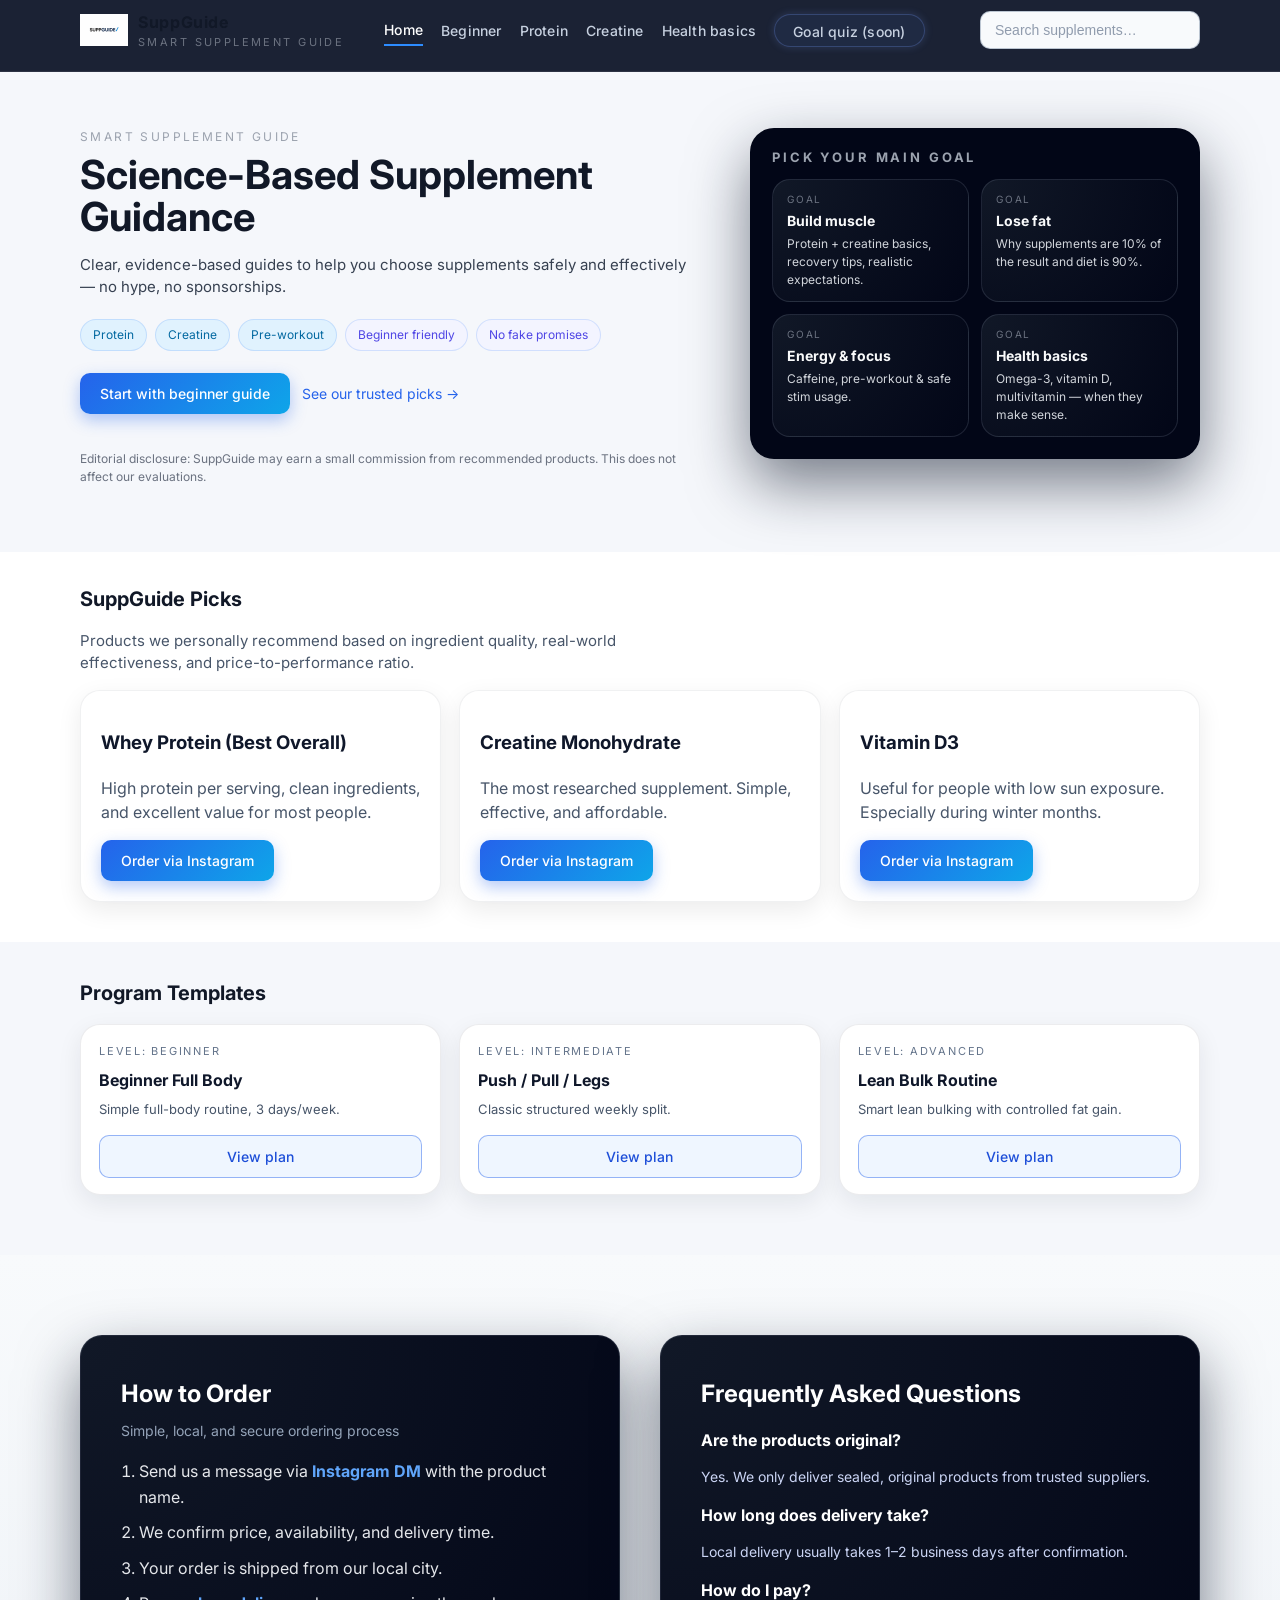
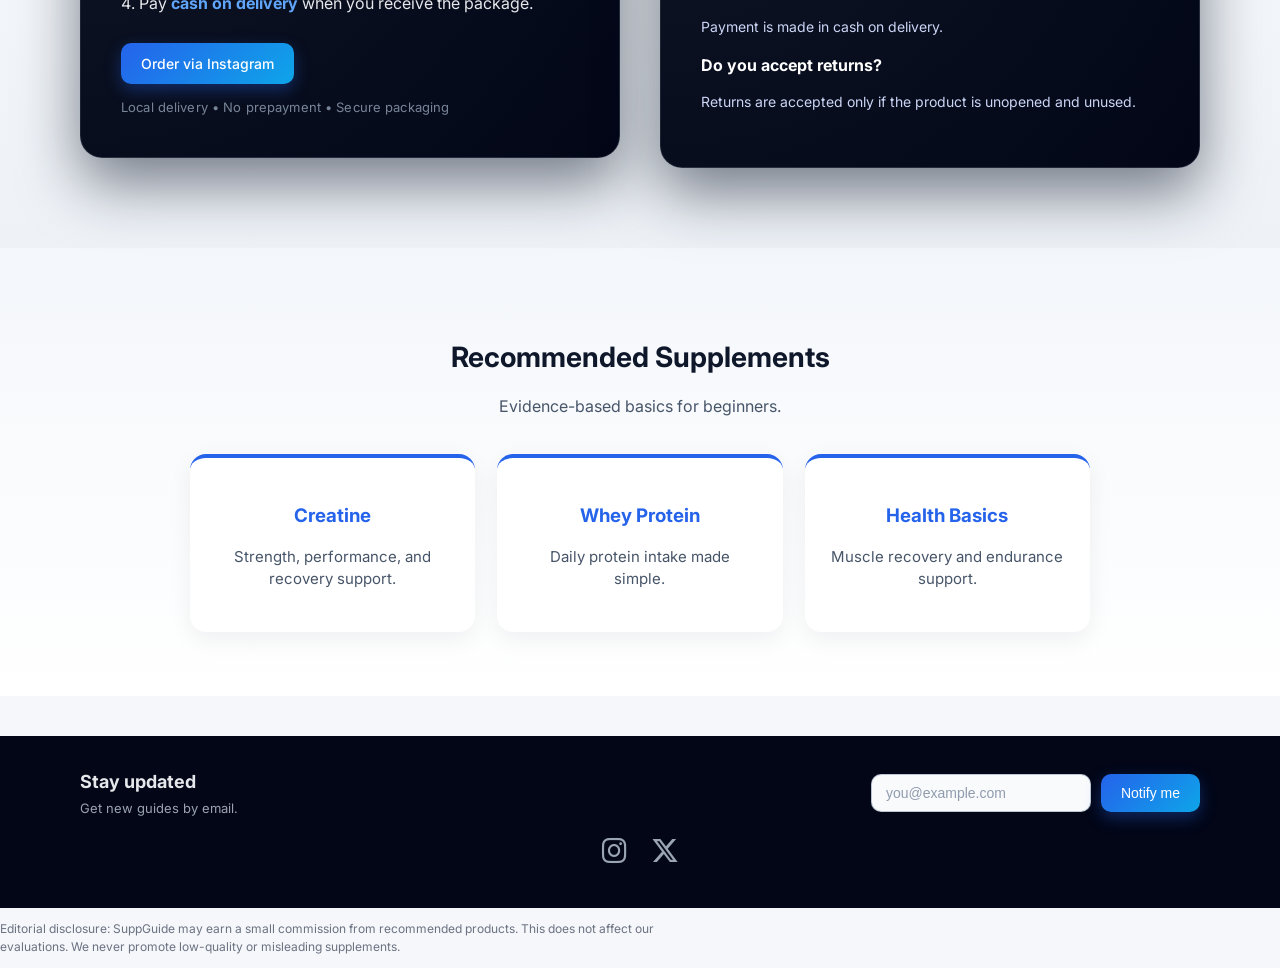
==== commit 9b687dac: "initial SuppGuide site" ====
--- a/index.html
+++ b/index.html
@@ -1,1046 +1,431 @@
-<!DOCTYPE html>
-<html lang="en">
-<head>
-  <meta charset="UTF-8" />
-  <title>SuppGuide – Smart Supplement Guide</title>
-  <meta name="viewport" content="width=device-width, initial-scale=1" />
-  <link rel="preconnect" href="https://fonts.googleapis.com">
-  <link rel="preconnect" href="https://fonts.gstatic.com" crossorigin>
-  <link href="https://fonts.googleapis.com/css2?family=Inter:wght@400;500;600;700;800&display=swap" rel="stylesheet">
-
-  <style>
-    :root {
-      --bg-body: #0b1020;
-      --bg-surface: #050816;
-      --bg-card: #071629;
-      --bg-card-light: #e6fffb;
-      --bg-pill: #f3f5ff;
-      --bg-pill-dark: #0b1020;
-      --accent: #3b82f6;
-      --accent-soft: rgba(59,130,246,0.15);
-      --accent-strong: #111827;
-      --text-main: #f9fafb;
-      --text-muted: #9ca3af;
-      --border-subtle: rgba(148,163,184,0.4);
-      --radius-lg: 24px;
-      --radius-pill: 999px;
-      --shadow-soft: 0 24px 70px rgba(15,23,42,0.75);
-      --shadow-card: 0 20px 60px rgba(15,23,42,0.75);
-      --transition-fast: 170ms ease-out;
-      --max-width: 1180px;
-    }
-
-    * {
-      box-sizing: border-box;
-      margin: 0;
-      padding: 0;
-    }
-
-    body {
-      font-family: "Inter", system-ui, -apple-system, BlinkMacSystemFont, "Segoe UI", sans-serif;
-      background: radial-gradient(circle at top left, #111827 0, #020617 36%, #020617 100%);
-      color: var(--text-main);
-      min-height: 100vh;
-      -webkit-font-smoothing: antialiased;
-    }
-
-    a {
-      color: inherit;
-      text-decoration: none;
-    }
-
-    button {
-      font-family: inherit;
-    }
-
-    .page {
-      min-height: 100vh;
-      display: flex;
-      flex-direction: column;
-    }
-
-    .container {
-      width: 100%;
-      max-width: var(--max-width);
-      margin: 0 auto;
-      padding-inline: 20px;
-    }
-
-    /* NAVBAR */
-
-    .navbar {
-      position: sticky;
-      top: 0;
-      z-index: 40;
-      backdrop-filter: blur(16px);
-      background: linear-gradient(to bottom, rgba(15,23,42,0.95), rgba(15,23,42,0.75), transparent);
-      border-bottom: 1px solid rgba(148,163,184,0.18);
-    }
-
-    .navbar-inner {
-      display: flex;
-      align-items: center;
-      justify-content: space-between;
-      padding: 16px 0 14px;
-    }
-
-    .brand {
-      display: inline-flex;
-      align-items: center;
-      gap: 10px;
-    }
-
-    .brand-logo {
-      width: 34px;
-      height: 34px;
-      border-radius: 999px;
-      display: inline-flex;
-      align-items: center;
-      justify-content: center;
-      font-weight: 700;
-      font-size: 18px;
-      background: radial-gradient(circle at 30% 20%, #60a5fa, #0f172a 55%);
-      color: #e5f0ff;
-      box-shadow: 0 12px 25px rgba(37,99,235,0.45);
-    }
-
-    .brand-text-title {
-      font-size: 20px;
-      font-weight: 700;
-      letter-spacing: 0.02em;
-    }
-
-    .brand-sub {
-      font-size: 11px;
-      text-transform: uppercase;
-      letter-spacing: 0.16em;
-      color: var(--text-muted);
-      margin-top: 2px;
-    }
-
-    .nav-links {
-      display: flex;
-      align-items: center;
-      gap: 28px;
-      font-size: 14px;
-    }
-
-    .nav-link {
-      position: relative;
-      color: #e5e7eb;
-      opacity: 0.9;
-      transition: opacity var(--transition-fast), transform var(--transition-fast);
-    }
-
-    .nav-link::after {
-      content: "";
-      position: absolute;
-      left: 0;
-      bottom: -6px;
-      width: 0;
-      height: 2px;
-      border-radius: 999px;
-      background: linear-gradient(to right, #60a5fa, #a855f7);
-      transition: width 160ms ease-out;
-    }
-
-    .nav-link:hover {
-      opacity: 1;
-      transform: translateY(-1px);
-    }
-
-    .nav-link:hover::after {
-      width: 100%;
-    }
-
-    .nav-pill {
-      padding: 8px 16px;
-      border-radius: 999px;
-      background: #020617;
-      box-shadow: 0 16px 35px rgba(15,23,42,0.75);
-      font-size: 13px;
-      font-weight: 500;
-      color: #e5e7eb;
-      border: 1px solid rgba(148,163,184,0.5);
-      display: inline-flex;
-      align-items: center;
-      gap: 6px;
-      transition: transform var(--transition-fast), box-shadow var(--transition-fast), background var(--transition-fast), border-color var(--transition-fast);
-    }
-
-    .nav-pill span.badge {
-      font-size: 11px;
-      padding: 2px 7px;
-      border-radius: 999px;
-      background: rgba(59,130,246,0.12);
-      border: 1px solid rgba(59,130,246,0.4);
-      color: #bfdbfe;
-    }
-
-    .nav-pill:hover {
-      transform: translateY(-1px);
-      border-color: rgba(96,165,250,0.9);
-      background: #020617;
-      box-shadow: 0 22px 55px rgba(15,23,42,0.9);
-    }
-
-    /* HERO */
-
-    .hero {
-      padding: 32px 0 80px;
-    }
-
-    .hero-inner {
-      display: grid;
-      grid-template-columns: minmax(0, 1.1fr) minmax(0, 0.95fr);
-      gap: 40px;
-      align-items: center;
-    }
-
-    @media (max-width: 960px) {
-      .hero-inner {
-        grid-template-columns: minmax(0, 1fr);
-      }
-      .hero {
-        padding-top: 26px;
-      }
-      .navbar-inner {
-        gap: 14px;
-      }
-      .nav-links {
-        display: none;
-      }
-    }
-
-    .eyebrow {
-      font-size: 12px;
-      text-transform: uppercase;
-      letter-spacing: 0.16em;
-      color: var(--text-muted);
-      margin-bottom: 12px;
-    }
-
-    .hero-title {
-      font-size: clamp(34px, 4.1vw, 40px);
-      line-height: 1.05;
-      font-weight: 800;
-      letter-spacing: -0.045em;
-      margin-bottom: 16px;
-    }
-
-    .hero-title span.highlight {
-      background: linear-gradient(90deg, #60a5fa, #a855f7);
-      -webkit-background-clip: text;
-      background-clip: text;
-      color: transparent;
-    }
-
-    .hero-tagline {
-      font-size: 17px;
-      line-height: 1.6;
-      color: var(--text-muted);
-      max-width: 520px;
-      margin-bottom: 18px;
-    }
-
-    .tag-pills {
-      display: flex;
-      flex-wrap: wrap;
-      gap: 10px;
-      margin-bottom: 28px;
-    }
-
-    .tag-pill {
-      font-size: 12px;
-      padding: 7px 14px;
-      border-radius: var(--radius-pill);
-      border: 1px solid rgba(148,163,184,0.5);
-      background: rgba(15,23,42,0.9);
-      color: #e5e7eb;
-      display: inline-flex;
-      align-items: center;
-      gap: 6px;
-      cursor: pointer;
-      transition: background var(--transition-fast), border-color var(--transition-fast), transform var(--transition-fast), box-shadow var(--transition-fast);
-    }
-
-    .tag-pill span.dot {
-      width: 6px;
-      height: 6px;
-      border-radius: 999px;
-      background: #4ade80;
-    }
-
-    .tag-pill.alt {
-      border-style: dashed;
-    }
-
-    .tag-pill:hover {
-      background: #020617;
-      border-color: rgba(96,165,250,0.9);
-      transform: translateY(-0.5px);
-      box-shadow: 0 12px 30px rgba(15,23,42,0.9);
-    }
-
-    .hero-actions {
-      display: flex;
-      flex-wrap: wrap;
-      gap: 16px;
-      align-items: center;
-      margin-bottom: 16px;
-    }
-
-    .btn-primary {
-      font-size: 15px;
-      font-weight: 600;
-      padding: 13px 26px;
-      border-radius: 999px;
-      border: none;
-      cursor: pointer;
-      background: linear-gradient(135deg, #2563eb, #4f46e5);
-      color: white;
-      display: inline-flex;
-      align-items: center;
-      gap: 8px;
-      box-shadow: 0 20px 50px rgba(37,99,235,0.6);
-      transition: transform var(--transition-fast), box-shadow var(--transition-fast), filter var(--transition-fast);
-    }
-
-    .btn-primary span.arrow {
-      font-size: 16px;
-      transform: translateY(1px);
-    }
-
-    .btn-primary:hover {
-      transform: translateY(-1px);
-      filter: brightness(1.05);
-      box-shadow: 0 24px 65px rgba(37,99,235,0.75);
-    }
-
-    .btn-ghost-link {
-      font-size: 14px;
-      font-weight: 500;
-      color: #bfdbfe;
-      display: inline-flex;
-      align-items: center;
-      gap: 6px;
-      opacity: 0.9;
-      transition: opacity var(--transition-fast), transform var(--transition-fast);
-    }
-
-    .btn-ghost-link span.arrow {
-      font-size: 16px;
-      transform: translateY(1px);
-    }
-
-    .btn-ghost-link:hover {
-      opacity: 1;
-      transform: translateY(-0.5px);
-    }
-
-    .hero-note {
-      font-size: 12px;
-      color: var(--text-muted);
-      max-width: 420px;
-    }
-
-    /* GOALS PANEL (RIGHT SIDE) */
-
-    .goal-panel {
-      border-radius: 32px;
-      background: radial-gradient(circle at 0% 0%, rgba(59,130,246,0.4), transparent 55%),
-                  radial-gradient(circle at 100% 0%, rgba(236,72,153,0.35), transparent 55%),
-                  #020617;
-      box-shadow: var(--shadow-card);
-      padding: 22px 22px 20px;
-      border: 1px solid rgba(148,163,184,0.4);
-      color: #e5e7eb;
-      position: relative;
-      overflow: hidden;
-    }
-
-    .goal-header {
-      display: flex;
-      justify-content: space-between;
-      align-items: center;
-      margin-bottom: 18px;
-    }
-
-    .goal-title {
-      font-size: 13px;
-      text-transform: uppercase;
-      letter-spacing: 0.16em;
-      color: #cbd5f5;
-    }
-
-    .goal-badge {
-      font-size: 11px;
-      padding: 4px 10px;
-      border-radius: 999px;
-      background: rgba(15,23,42,0.85);
-      border: 1px solid rgba(148,163,184,0.5);
-    }
-
-    .goal-grid {
-      display: grid;
-      grid-template-columns: repeat(2, minmax(0, 1fr));
-      gap: 14px;
-    }
-
-    @media (max-width: 540px) {
-      .goal-grid {
-        grid-template-columns: minmax(0, 1fr);
-      }
-    }
-
-    .goal-card {
-      position: relative;
-      border-radius: 18px;
-      background: radial-gradient(circle at 10% 0%, rgba(148,163,255,0.45), transparent 60%),
-                  linear-gradient(to bottom right, rgba(15,23,42,0.96), #020617);
-      padding: 13px 13px 13px;
-      border: 1px solid rgba(148,163,184,0.5);
-      cursor: pointer;
-      overflow: hidden;
-      transition:
-        transform var(--transition-fast),
-        box-shadow var(--transition-fast),
-        border-color var(--transition-fast),
-        background-position 220ms ease-out;
-    }
-
-    .goal-card::before {
-      content: "";
-      position: absolute;
-      inset: 0;
-      background: radial-gradient(circle at top right, rgba(59,130,246,0.32), transparent 60%);
-      opacity: 0;
-      transition: opacity 180ms ease-out;
-      pointer-events: none;
-    }
-
-    .goal-card:hover {
-      transform: translateY(-2px);
-      box-shadow: 0 18px 45px rgba(15,23,42,0.95);
-      border-color: rgba(129,140,248,0.9);
-    }
-
-    .goal-card:hover::before {
-      opacity: 1;
-    }
-
-    .goal-label {
-      font-size: 11px;
-      text-transform: uppercase;
-      letter-spacing: 0.16em;
-      color: #9ca3ff;
-      margin-bottom: 6px;
-    }
-
-    .goal-name {
-      font-size: 15px;
-      font-weight: 600;
-      margin-bottom: 4px;
-    }
-
-    .goal-desc {
-      font-size: 11.5px;
-      color: #cbd5f5;
-      line-height: 1.4;
-      max-width: 210px;
-    }
-
-    .goal-cta {
-      position: absolute;
-      bottom: 10px;
-      right: 11px;
-      font-size: 11px;
-      color: #93c5fd;
-      display: inline-flex;
-      align-items: center;
-      gap: 4px;
-      opacity: 0.9;
-    }
-
-    .goal-cta span.arrow {
-      font-size: 14px;
-      transform: translateY(1px);
-    }
-
-    .goal-card:hover .goal-cta {
-      opacity: 1;
-    }
-
-    /* PROGRAM TEMPLATES */
-
-    .section {
-      padding: 8px 0 80px;
-      background: radial-gradient(circle at top, rgba(15,23,42,0.4), transparent 55%);
-    }
-
-    .section-header {
-      margin-bottom: 20px;
-    }
-
-    .section-kicker {
-      font-size: 11px;
-      text-transform: uppercase;
-      letter-spacing: 0.16em;
-      color: var(--text-muted);
-      margin-bottom: 6px;
-    }
-
-    .section-title {
-      font-size: 20px;
-      font-weight: 600;
-    }
-
-    .program-grid {
-      display: grid;
-      grid-template-columns: repeat(3, minmax(0, 1fr));
-      gap: 18px;
-    }
-
-    @media (max-width: 960px) {
-      .program-grid {
-        grid-template-columns: minmax(0, 1fr);
-      }
-    }
-
-    .program-card-link {
-      display: block;
-      text-decoration: none;
-    }
-
-    .program-card {
-      border-radius: 22px;
-      background: linear-gradient(135deg, #ecfeff, #e0f7ff);
-      border: 1px solid rgba(45,212,191,0.45);
-      padding: 18px 18px 16px;
-      box-shadow: 0 18px 60px rgba(8,47,73,0.35);
-      color: #0f172a;
-      display: flex;
-      flex-direction: column;
-      justify-content: space-between;
-      min-height: 150px;
-      transition: transform var(--transition-fast), box-shadow var(--transition-fast), border-color var(--transition-fast), background 200ms ease-out;
-      position: relative;
-      overflow: hidden;
-    }
-
-    .program-card::before {
-      content: "";
-      position: absolute;
-      inset: -40%;
-      background: radial-gradient(circle at 0 0, rgba(59,130,246,0.45), transparent 60%);
-      opacity: 0;
-      transition: opacity 200ms ease-out;
-      pointer-events: none;
-    }
-
-    .program-card:hover {
-      transform: translateY(-3px);
-      box-shadow: 0 22px 70px rgba(15,23,42,0.7);
-      border-color: rgba(59,130,246,0.8);
-    }
-
-    .program-card:hover::before {
-      opacity: 1;
-    }
-
-    .program-title {
-      font-size: 16px;
-      font-weight: 600;
-      margin-bottom: 4px;
-    }
-
-    .program-meta {
-      font-size: 11px;
-      text-transform: uppercase;
-      letter-spacing: 0.16em;
-      color: #0f172a;
-      opacity: 0.7;
-      margin-bottom: 10px;
-    }
-
-    .program-body {
-      font-size: 13px;
-      line-height: 1.55;
-      margin-bottom: 14px;
-      max-width: 340px;
-    }
-
-    .program-footer {
-      display: flex;
-      align-items: center;
-      justify-content: space-between;
-      margin-top: auto;
-    }
-
-    .program-chip {
-      font-size: 11px;
-      padding: 4px 9px;
-      border-radius: 999px;
-      background: rgba(15,23,42,0.04);
-      border: 1px solid rgba(15,23,42,0.1);
-    }
-
-    .btn-program {
-      font-size: 13px;
-      font-weight: 600;
-      padding: 8px 15px;
-      border-radius: 999px;
-      border: none;
-      cursor: pointer;
-      background: #020617;
-      color: #f9fafb;
-      display: inline-flex;
-      align-items: center;
-      gap: 6px;
-      box-shadow: 0 12px 30px rgba(15,23,42,0.65);
-      transition: transform var(--transition-fast), box-shadow var(--transition-fast), background var(--transition-fast);
-    }
-
-    .btn-program span.arrow {
-      font-size: 14px;
-      transform: translateY(1px);
-    }
-
-    .program-card:hover .btn-program {
-      background: #020617;
-      transform: translateY(-1px);
-      box-shadow: 0 16px 40px rgba(15,23,42,0.85);
-    }
-
-    /* FOOTER / EMAIL */
-
-    .footer {
-      border-top: 1px solid rgba(148,163,184,0.3);
-      background: #020617;
-      padding: 26px 0 32px;
-      margin-top: auto;
-    }
-
-    .footer-inner {
-      display: flex;
-      flex-wrap: wrap;
-      gap: 18px;
-      align-items: center;
-      justify-content: space-between;
-    }
-
-    .footer-left-title {
-      font-size: 13px;
-      font-weight: 600;
-      margin-bottom: 4px;
-    }
-
-    .footer-left-sub {
-      font-size: 12px;
-      color: var(--text-muted);
-    }
-
-    .footer-form {
-      display: flex;
-      flex-wrap: wrap;
-      gap: 10px;
-      align-items: center;
-    }
-
-    .footer-input-wrap {
-      position: relative;
-      flex: 1 1 220px;
-      max-width: 320px;
-    }
-
-    .footer-input {
-      width: 100%;
-      padding: 11px 12px 11px 36px;
-      border-radius: 999px;
-      border: 1px solid rgba(148,163,184,0.6);
-      background: #020617;
-      color: #e5e7eb;
-      font-size: 13px;
-      outline: none;
-      transition: border-color var(--transition-fast), box-shadow var(--transition-fast), background var(--transition-fast);
-    }
-
-    .footer-input::placeholder {
-      color: #6b7280;
-    }
-
-    .footer-input:focus {
-      border-color: rgba(96,165,250,0.95);
-      background: #020617;
-      box-shadow: 0 0 0 1px rgba(37,99,235,0.5);
-    }
-
-    .footer-input-icon {
-      position: absolute;
-      left: 14px;
-      top: 50%;
-      transform: translateY(-50%);
-      font-size: 14px;
-      color: #6b7280;
-    }
-
-    .footer-btn {
-      border-radius: 999px;
-      padding: 10px 18px;
-      border: none;
-      background: linear-gradient(135deg, #22c55e, #16a34a);
-      color: #f9fafb;
-      font-size: 13px;
-      font-weight: 600;
-      cursor: pointer;
-      display: inline-flex;
-      align-items: center;
-      gap: 6px;
-      box-shadow: 0 16px 40px rgba(22,163,74,0.55);
-      transition: transform var(--transition-fast), box-shadow var(--transition-fast), filter var(--transition-fast);
-      white-space: nowrap;
-    }
-
-    .footer-btn span.bell {
-      font-size: 15px;
-    }
-
-    .footer-btn:hover {
-      transform: translateY(-1px);
-      filter: brightness(1.05);
-      box-shadow: 0 20px 55px rgba(22,163,74,0.7);
-    }
-
-    @media (max-width: 640px) {
-      .footer-inner {
-        align-items: flex-start;
-      }
-      .footer-form {
-        width: 100%;
-      }
-      .footer-input-wrap {
-        max-width: none;
-      }
-    }
-
-    /* DUMMY SECTIONS (FOR NAV LINKS) */
-
-    .dummy-section {
-      padding: 40px 0 56px;
-      border-top: 1px solid rgba(31,41,55,0.9);
-      background: radial-gradient(circle at top, rgba(15,23,42,0.55), transparent 55%);
-    }
-
-    .dummy-heading {
-      font-size: 18px;
-      font-weight: 600;
-      margin-bottom: 10px;
-    }
-
-    .dummy-text {
-      font-size: 14px;
-      color: var(--text-muted);
-      max-width: 620px;
-      line-height: 1.7;
-    }
-
-    /* ACCESSIBILITY: focus outline */
-
-    a:focus-visible,
-    button:focus-visible,
-    input:focus-visible {
-      outline: 2px solid rgba(96,165,250,0.9);
-      outline-offset: 2px;
-    }
-  </style>
-</head>
-<body>
-<div class="page" id="home">
-
-  <!-- NAVBAR -->
-  <header class="navbar">
-    <div class="container navbar-inner">
-      <a href="#home" class="brand">
-        <div class="brand-logo">S</div>
-        <div>
-          <div class="brand-text-title">SuppGuide</div>
-          <div class="brand-sub">Smart supplement guide</div>
-        </div>
-      </a>
-
-      <nav class="nav-links" aria-label="Main navigation">
-        <a href="#home" class="nav-link">Home</a>
-        <a href="#guide" class="nav-link">Start with beginner guide</a>
-        <a href="#protein" class="nav-link">Protein</a>
-        <a href="#creatine" class="nav-link">Creatine</a>
-        <a href="#quiz" class="nav-pill">
-          Goal quiz
-          <span class="badge">Soon</span>
-        </a>
-      </nav>
-    </div>
-  </header>
-
-  <!-- HERO -->
-  <main>
-    <section class="hero" aria-labelledby="hero-title">
-      <div class="container hero-inner">
-        <!-- LEFT -->
-        <div>
-          <p class="eyebrow">Smart supplement guide</p>
-          <h1 class="hero-title" id="hero-title">
-            Find the right supplement<br />
-            <span class="highlight">for your body &amp; budget.</span>
-          </h1>
-
-          <p class="hero-tagline">
-            SuppGuide helps beginners understand which supplements are actually useful,
-            which are a waste of money, and where to buy them safely.
-          </p>
-
-          <div class="tag-pills">
-            <button class="tag-pill" type="button">
-              <span class="dot"></span>
-              Protein · Creatine · Pre-workout
-            </button>
-            <button class="tag-pill alt" type="button">
-              Beginner friendly
-            </button>
-            <button class="tag-pill alt" type="button">
-              No fake promises
-            </button>
-          </div>
-
-          <div class="hero-actions">
-            <a href="#guide">
-              <button class="btn-primary" type="button">
-                Start with beginner guide
-                <span class="arrow">→</span>
-              </button>
-            </a>
-
-            <a href="#all-supplements" class="btn-ghost-link">
-              Or see all supplements
-              <span class="arrow">↗</span>
-            </a>
-          </div>
-
-          <p class="hero-note">
-            No shop, no spam. We only recommend trusted stores. If you buy via our links,
-            some of them may pay us a small commission.
-          </p>
-        </div>
-
-        <!-- RIGHT: GOAL PANEL -->
-        <aside class="goal-panel" aria-label="Pick your main goal">
-          <header class="goal-header">
-            <div class="goal-title">Pick your main goal</div>
-            <div class="goal-badge">3-minute goal quiz</div>
-          </header>
-
-          <div class="goal-grid">
-            <a href="#goal-build-muscle" class="goal-card">
-              <div class="goal-label">Goal</div>
-              <div class="goal-name">Build muscle</div>
-              <p class="goal-desc">
-                Protein + creatine basics, recovery tips, realistic expectations.
-              </p>
-              <div class="goal-cta">
-                Learn more <span class="arrow">→</span>
-              </div>
-            </a>
-
-            <a href="#goal-lose-fat" class="goal-card">
-              <div class="goal-label">Goal</div>
-              <div class="goal-name">Lose fat</div>
-              <p class="goal-desc">
-                Why supplements are 10% of the result and diet is 90%.
-              </p>
-              <div class="goal-cta">
-                Learn more <span class="arrow">→</span>
-              </div>
-            </a>
-
-            <a href="#goal-energy-focus" class="goal-card">
-              <div class="goal-label">Goal</div>
-              <div class="goal-name">Energy &amp; focus</div>
-              <p class="goal-desc">
-                Caffeine, pre-workout &amp; safe stim usage for students and lifters.
-              </p>
-              <div class="goal-cta">
-                Learn more <span class="arrow">→</span>
-              </div>
-            </a>
-
-            <a href="#goal-health-basics" class="goal-card">
-              <div class="goal-label">Goal</div>
-              <div class="goal-name">Health basics</div>
-              <p class="goal-desc">
-                Omega-3, vitamin D, multivitamin – when it actually makes sense.
-              </p>
-              <div class="goal-cta">
-                Learn more <span class="arrow">→</span>
-              </div>
-            </a>
-          </div>
-        </aside>
-      </div>
-    </section>
-
-    <!-- PROGRAM TEMPLATES -->
-    <section class="section" aria-labelledby="programs-title">
-      <div class="container">
-        <header class="section-header">
-          <p class="section-kicker">Program templates</p>
-          <h2 class="section-title" id="programs-title">Train smarter, not harder.</h2>
-        </header>
-
-        <div class="program-grid">
-          <a href="#plan-beginner-full-body" class="program-card-link">
-            <article class="program-card">
-              <header>
-                <h3 class="program-title">Beginner Full Body</h3>
-                <div class="program-meta">Level: Beginner</div>
-              </header>
-              <p class="program-body">
-                Simple full-body routine. Train three days per week with balanced
-                volume and easy progression.
-              </p>
-              <footer class="program-footer">
-                <span class="program-chip">3 days · 6–8 weeks</span>
-                <button class="btn-program" type="button">
-                  View plan
-                  <span class="arrow">→</span>
-                </button>
-              </footer>
-            </article>
-          </a>
-
-          <a href="#plan-ppl" class="program-card-link">
-            <article class="program-card">
-              <header>
-                <h3 class="program-title">Push / Pull / Legs</h3>
-                <div class="program-meta">Level: Intermediate</div>
-              </header>
-              <p class="program-body">
-                Classic push / pull / legs split for intermediate lifters who want
-                more weekly volume and structure.
-              </p>
-              <footer class="program-footer">
-                <span class="program-chip">4–6 days · Flexible</span>
-                <button class="btn-program" type="button">
-                  View plan
-                  <span class="arrow">→</span>
-                </button>
-              </footer>
-            </article>
-          </a>
-
-          <a href="#plan-lean-bulk" class="program-card-link">
-            <article class="program-card">
-              <header>
-                <h3 class="program-title">Lean Bulk Routine</h3>
-                <div class="program-meta">Level: Advanced</div>
-              </header>
-              <p class="program-body">
-                Smart lean bulking plan focused on gaining muscle while controlling
-                unnecessary fat gain.
-              </p>
-              <footer class="program-footer">
-                <span class="program-chip">4+ days · Strength focus</span>
-                <button class="btn-program" type="button">
-                  View plan
-                  <span class="arrow">→</span>
-                </button>
-              </footer>
-            </article>
-          </a>
-        </div>
-      </div>
-    </section>
-
-    <!-- DUMMY TARGET SECTIONS FOR NAV (İleride gerçek sayfalara bağlarsın) -->
-    <section id="guide" class="dummy-section">
-      <div class="container">
-        <h2 class="dummy-heading">Beginner Guide</h2>
-        <p class="dummy-text">
-          This is a placeholder section for your beginner guide. Later you can replace
-          this with a full page explaining gym basics, diet, and how to use supplements
-          safely as a beginner.
-        </p>
-      </div>
-    </section>
-
-    <section id="protein" class="dummy-section">
-      <div class="container">
-        <h2 class="dummy-heading">Protein Guide</h2>
-        <p class="dummy-text">
-          Explain different protein types (whey, isolate, casein, plant-based), how much
-          to take per day, and which brands you trust.
-        </p>
-      </div>
-    </section>
-
-    <section id="creatine" class="dummy-section">
-      <div class="container">
-        <h2 class="dummy-heading">Creatine Guide</h2>
-        <p class="dummy-text">
-          Cover creatine monohydrate basics, daily dosage, loading (optional),
-          and answer common questions about water retention, safety, and timing.
-        </p>
-      </div>
-    </section>
-
-    <section id="all-supplements" class="dummy-section">
-      <div class="container">
-        <h2 class="dummy-heading">All Supplements</h2>
-        <p class="dummy-text">
-          Future place for a full list of recommended supplements with filters for goal,
-          budget and experience level.
-        </p>
-      </div>
-    </section>
-
-    <section id="quiz" class="dummy-section">
-      <div class="container">
-        <h2 class="dummy-heading">Goal Quiz (Coming soon)</h2>
-        <p class="dummy-text">
-          Here you can later embed a quiz (JavaScript form) that asks about training goal,
-          budget and experience, then suggests a stack and a training template.
-        </p>
-      </div>
-    </section>
-  </main>
-
-  <!-- FOOTER -->
-  <footer class="footer">
-    <div class="container footer-inner">
-      <div>
-        <div class="footer-left-title">Stay updated</div>
-        <div class="footer-left-sub">
-          Get new guides by email. No spam, unsubscribe anytime.
-        </div>
-      </div>
-
-      <form class="footer-form" action="#" method="post" onsubmit="return false;">
-        <div class="footer-input-wrap">
-          <span class="footer-input-icon">@</span>
-          <input
-            class="footer-input"
-            type="email"
-            name="email"
-            placeholder="you@example.com"
-            autocomplete="email"
-            required
-          />
-        </div>
-        <button class="footer-btn" type="submit">
-          <span class="bell">🔔</span>
-          Notify me
-        </button>
-      </form>
-    </div>
-  </footer>
-</div>
-</body>
-</html>
+<!DOCTYPE html>
+<html lang="en">
+<head>
+  <meta charset="UTF-8" />
+  <meta name="viewport" content="width=device-width, initial-scale=1.0" />
+  <title>SuppGuide – Smart & Evidence-Based Supplement Guide</title>
+
+  <meta name="description" content="SuppGuide helps you choose the right supplements with clear, honest, evidence-based explanations. No hype. No fake promises." />
+
+  <link rel="stylesheet" href="styles.css" />
+
+  <link rel="preconnect" href="https://fonts.googleapis.com">
+  <link rel="preconnect" href="https://fonts.gstatic.com" crossorigin>
+  <link href="https://fonts.googleapis.com/css2?family=Inter:wght@400;500;600;700&display=swap" rel="stylesheet">
+
+  <meta property="og:type" content="website">
+  <meta property="og:site_name" content="SuppGuide">
+  <meta property="og:title" content="SuppGuide – Smart Supplement Guide">
+  <meta property="og:description" content="Evidence-based supplement guides. Simple, honest explanations without hype.">
+  <meta property="og:image" content="https://yourwebsite.com/preview.png">
+  <meta property="og:url" content="https://yourwebsite.com">
+
+  <link rel="icon" type="image/png" href="logo.png">
+<link
+  rel="stylesheet"
+  href="https://cdnjs.cloudflare.com/ajax/libs/font-awesome/6.5.1/css/all.min.css"
+/>
+
+</head>
+
+<body>
+
+  <!-- HEADER -->
+  <header class="site-header">
+    <div class="container header-inner">
+      <a href="index.html" class="logo">
+        <img src="logo.png" alt="SuppGuide logo" class="logo-image" />
+        <div class="logo-text">
+          <span class="logo-title">SuppGuide</span>
+          <span class="logo-subtitle">SMART SUPPLEMENT GUIDE</span>
+        </div>
+      </a>
+
+      <nav class="main-nav">
+        <a href="index.html" class="nav-link nav-link--active">Home</a>
+        <a href="beginner.html" class="nav-link">Beginner</a>
+        <a href="protein.html" class="nav-link">Protein</a>
+        <a href="creatine.html" class="nav-link">Creatine</a>
+        <a href="health-basics.html" class="nav-link">Health basics</a>
+        <a href="goal-quiz.html" class="nav-link nav-link--pill">Goal quiz (soon)</a>
+      </nav>
+
+<div class="header-search">
+<input
+  type="search"
+  class="search-input"
+  placeholder="Search supplements…"
+  aria-label="Search supplements"
+  autocomplete="off"
+/>
+
+  <div class="search-suggestions"></div>
+</div>
+</div>
+</header>
+
+  <!-- HERO -->
+  <main>
+    <section class="hero">
+      <div class="container hero-inner">
+        <div class="hero-content">
+
+          <p class="eyebrow">SMART SUPPLEMENT GUIDE</p>
+
+          <h1 class="hero-title">
+  Science-Based Supplement Guidance
+</h1>
+        <p class="hero-subtitle">
+  Clear, evidence-based guides to help you choose supplements safely and effectively — no hype, no sponsorships.
+</p>
+
+
+          <div class="hero-tags">
+            <span class="tag">Protein</span>
+            <span class="tag">Creatine</span>
+            <span class="tag">Pre-workout</span>
+            <span class="tag tag--soft">Beginner friendly</span>
+            <span class="tag tag--soft">No fake promises</span>
+          </div>
+
+          <div class="hero-actions">
+            <a href="beginner.html" class="btn btn-primary">Start with beginner guide</a>
+            <a href="#picks" class="text-link">See our trusted picks →</a>
+<p style="font-size:12px;color:#6b7280;max-width:700px;margin-top:24px;">
+  Editorial disclosure: SuppGuide may earn a small commission from recommended products.
+  This does not affect our evaluations.
+</p>
+
+          </div>
+
+         
+        </div>
+
+        <!-- GOALS PANEL -->
+        <aside class="goals-panel">
+          <h2 class="goals-title">Pick your main goal</h2>
+
+          <div class="goals-grid">
+
+            <a href="beginner.html" class="goal-card">
+              <p class="goal-label">GOAL</p>
+              <h3 class="goal-title">Build muscle</h3>
+              <p class="goal-text">Protein + creatine basics, recovery tips, realistic expectations.</p>
+            </a>
+
+            <a href="health-basics.html" class="goal-card">
+              <p class="goal-label">GOAL</p>
+              <h3 class="goal-title">Lose fat</h3>
+              <p class="goal-text">Why supplements are 10% of the result and diet is 90%.</p>
+            </a>
+
+            <a href="creatine.html" class="goal-card">
+              <p class="goal-label">GOAL</p>
+              <h3 class="goal-title">Energy & focus</h3>
+              <p class="goal-text">Caffeine, pre-workout & safe stim usage.</p>
+            </a>
+
+            <a href="health-basics.html" class="goal-card">
+              <p class="goal-label">GOAL</p>
+              <h3 class="goal-title">Health basics</h3>
+              <p class="goal-text">Omega-3, vitamin D, multivitamin — when they make sense.</p>
+            </a>
+
+          </div>
+        </aside>
+
+      </div>
+    </section>
+<section class="content" id="picks">
+
+  <div class="container">
+
+    <h2 class="section-title">SuppGuide Picks</h2>
+    <p style="max-width:600px;color:#475569;font-size:15px;">
+      Products we personally recommend based on ingredient quality,
+      real-world effectiveness, and price-to-performance ratio.
+    </p>
+
+    <div class="card-grid">
+
+      <div class="info-card">
+        <h3>Whey Protein (Best Overall)</h3>
+        <p>
+          High protein per serving, clean ingredients,
+          and excellent value for most people.
+        </p>
+   <a href="https://instagram.com/suppguidehq/"
+   class="btn btn-primary"
+   target="_blank"
+   rel="nofollow">
+   Order via Instagram
+</a>
+
+      </div>
+
+      <div class="info-card">
+        <h3>Creatine Monohydrate</h3>
+        <p>
+          The most researched supplement.
+          Simple, effective, and affordable.
+        </p>
+   <a href="https://instagram.com/suppguidehq/"
+   class="btn btn-primary"
+   target="_blank"
+   rel="nofollow">
+   Order via Instagram
+</a>
+</a>
+
+      </div>
+
+      <div class="info-card">
+        <h3>Vitamin D3</h3>
+        <p>
+          Useful for people with low sun exposure.
+          Especially during winter months.
+        </p>
+      <a href="https://instagram.com/suppguidehq/"
+   class="btn btn-primary"
+   target="_blank"
+   rel="nofollow">
+   Order via Instagram
+</a>
+
+  
+</a>
+
+      </div>
+
+    </div>
+
+  </div>
+</section>
+
+    <!-- PROGRAMS -->
+    <section class="programs">
+      <div class="container">
+        <h2 class="section-title">Program Templates</h2>
+
+        <div class="program-grid">
+
+          <a href="beginner.html" class="program-card">
+            <p class="program-level">LEVEL: BEGINNER</p>
+            <h3 class="program-title">Beginner Full Body</h3>
+            <p class="program-text">Simple full-body routine, 3 days/week.</p>
+            <span class="btn btn-outline">View plan</span>
+          </a>
+
+          <a href="beginner.html" class="program-card">
+            <p class="program-level">LEVEL: INTERMEDIATE</p>
+            <h3 class="program-title">Push / Pull / Legs</h3>
+            <p class="program-text">Classic structured weekly split.</p>
+            <span class="btn btn-outline">View plan</span>
+          </a>
+
+          <a href="beginner.html" class="program-card">
+            <p class="program-level">LEVEL: ADVANCED</p>
+            <h3 class="program-title">Lean Bulk Routine</h3>
+            <p class="program-text">Smart lean bulking with controlled fat gain.</p>
+            <span class="btn btn-outline">View plan</span>
+          </a>
+
+        </div>
+      </div>
+    </section>
+  </main>
+
+  <!-- HEADER SCROLL SHADOW SCRIPT -->
+  <script>
+    const headerEl = document.querySelector('.site-header');
+
+    window.addEventListener('scroll', () => {
+      if (window.scrollY > 20) {
+        headerEl.classList.add('is-scrolled');
+      } else {
+        headerEl.classList.remove('is-scrolled');
+      }
+    });
+  </script>
+<section class="how-faq-wrapper">
+  <div class="container how-faq-grid">
+
+    <!-- HOW TO ORDER -->
+    <div class="order-card">
+      <h2 class="section-title">How to Order</h2>
+      <p class="section-subtitle">Simple, local, and secure ordering process</p>
+
+      <ol class="order-steps">
+        <li>Send us a message via <strong>Instagram DM</strong> with the product name.</li>
+        <li>We confirm price, availability, and delivery time.</li>
+        <li>Your order is shipped from our local city.</li>
+        <li>Pay <strong>cash on delivery</strong> when you receive the package.</li>
+      </ol>
+
+      <a
+        href="https://instagram.com/suppguidehq"
+        class="btn btn-primary"
+        target="_blank"
+      >
+        Order via Instagram
+      </a>
+
+      <p class="order-note">
+        Local delivery • No prepayment • Secure packaging
+      </p>
+    </div>
+
+    <!-- FAQ -->
+    <div class="faq-card">
+      <h2 class="section-title">Frequently Asked Questions</h2>
+
+      <div class="faq-item">
+        <strong>Are the products original?</strong>
+        <p>Yes. We only deliver sealed, original products from trusted suppliers.</p>
+      </div>
+
+      <div class="faq-item">
+        <strong>How long does delivery take?</strong>
+        <p>Local delivery usually takes 1–2 business days after confirmation.</p>
+      </div>
+
+      <div class="faq-item">
+        <strong>How do I pay?</strong>
+        <p>Payment is made in cash on delivery.</p>
+      </div>
+
+      <div class="faq-item">
+        <strong>Do you accept returns?</strong>
+        <p>Returns are accepted only if the product is unopened and unused.</p>
+      </div>
+    </div>
+
+  </div>
+</section>
+<section class="recommended">
+  <h2>Recommended Supplements</h2>
+  <p class="rec-sub">
+    Evidence-based basics for beginners.
+  </p>
+
+  <div class="rec-grid">
+
+    <a href="creatine.html" class="rec-card creatine">
+      <h3>Creatine</h3>
+      <p>Strength, performance, and recovery support.</p>
+    </a>
+
+    <a href="protein.html" class="rec-card protein">
+      <h3>Whey Protein</h3>
+      <p>Daily protein intake made simple.</p>
+    </a>
+
+    <a href="health-basics.html"class="rec-card protein">
+      <h3>Health Basics</h3>
+      <p>Muscle recovery and endurance support.</p>
+    </a>
+
+  </div>
+</section>
+
+  <!-- FOOTER -->
+  <footer class="site-footer">
+    <div class="container footer-inner">
+      <div>
+        <h2 class="footer-title">Stay updated</h2>
+        <p class="footer-subtitle">Get new guides by email.</p>
+      </div>
+
+      <form class="footer-form">
+        <input type="email" required class="footer-input" placeholder="you@example.com" />
+        <button type="submit" class="btn btn-primary footer-btn">Notify me</button>
+      </form>
+    </div>
+
+<div class="container footer-bottom">
+
+ <div class="footer-social">
+  <a href="https://www.instagram.com/suppguidehq" target="_blank" aria-label="Instagram">
+    <i class="fa-brands fa-instagram"></i>
+  </a>
+
+  <a href="https://x.com/suppguidehq" target="_blank" aria-label="X">
+    <i class="fa-brands fa-x-twitter"></i>
+  </a>
+</div>
+
+   
+ </div>
+  </footer>
+<p style="font-size:12px;color:#6b7280;max-width:700px;">
+  Editorial disclosure: SuppGuide may earn a small commission from
+  recommended products. This does not affect our evaluations.
+  We never promote low-quality or misleading supplements.
+</p>
+<script>
+  const searchInput = document.querySelector('.search-input');
+  const suggestionBox = document.querySelector('.search-suggestions');
+
+  const pages = [
+    { label: 'Home', keywords: ['home'], url: 'index.html' },
+    { label: 'Beginner', keywords: ['beginner'], url: 'beginner.html' },
+    { label: 'Protein', keywords: ['protein', 'whey'], url: 'protein.html' },
+    { label: 'Creatine', keywords: ['creatine'], url: 'creatine.html' },
+    { label: 'Health basics', keywords: ['health', 'basics'], url: 'health-basics.html' }
+  ];
+
+  function showSuggestions(value) {
+    suggestionBox.innerHTML = '';
+    if (!value) {
+      suggestionBox.style.display = 'none';
+      return;
+    }
+const matches = pages.filter(page =>
+  page.keywords.some(k => k.includes(value))
+);
+
+    if (matches.length === 0) {
+      suggestionBox.style.display = 'none';
+      return;
+    }
+
+    matches.forEach(match => {
+      const div = document.createElement('div');
+      div.className = 'search-suggestion';
+      div.textContent = match.label;
+      div.onclick = () => {
+        window.location.href = match.url;
+      };
+      suggestionBox.appendChild(div);
+    });
+
+    suggestionBox.style.display = 'block';
+  }
+
+  searchInput.addEventListener('input', () => {
+    const value = searchInput.value.toLowerCase().trim();
+    showSuggestions(value);
+  });
+
+  searchInput.addEventListener('keydown', e => {
+    if (e.key === 'Enter') {
+      e.preventDefault();
+      const value = searchInput.value.toLowerCase().trim();
+
+      for (let page of pages) {
+        if (page.keywords.some(k => k.includes(value))) {
+          window.location.href = page.url;
+          return;
+        }
+      }
+    }
+  });
+
+  document.addEventListener('click', e => {
+    if (!e.target.closest('.header-search')) {
+      suggestionBox.style.display = 'none';
+    }
+  });
+</script>
+
+
--- a/styles.css
+++ b/styles.css
@@ -0,0 +1,2232 @@
+/* ====== RESET ====== */
+*,
+*::before,
+*::after {
+  box-sizing: border-box;
+}
+
+html,
+body {
+  margin: 0;
+  padding: 0;
+}
+
+body {
+  font-family: 'Inter', sans-serif;
+  background-color: #f5f7fb;
+  color: #111827;
+  line-height: 1.5;
+}
+
+/* NAV HIZALAMA FIX */
+.main-nav a {
+  display: inline-flex;
+  align-items: center;
+}
+
+/* Container */
+.container {
+  width: min(1120px, 100% - 48px);
+  margin-inline: auto;
+}
+
+/* ===== HEADER ===== */
+.site-header {
+  background: rgba(15, 23, 42, 0.95);
+  backdrop-filter: blur(6px);
+  -webkit-backdrop-filter: blur(6px);
+  padding: 10px 0;
+  border-bottom: 1px solid rgba(255, 255, 255, 0.08);
+  position: sticky;
+  top: 0;
+  z-index: 999;
+  transition: padding 0.2s ease, background-color 0.2s ease,
+    box-shadow 0.2s ease;
+}
+
+.site-header.is-scrolled {
+  padding: 6px 0;
+  background: rgba(10, 15, 30, 0.85);
+  box-shadow: 0 10px 30px rgba(0, 0, 0, 0.35);
+}
+
+/* header içi flex – ESKİ DÜZEN GERİ */
+.header-inner {
+  display: flex;
+  align-items: center;
+  gap: 24px;
+  padding-block: 10px;
+}
+
+/* Logo */
+.logo {
+  display: flex;
+  align-items: center;
+  gap: 10px;
+  text-decoration: none;
+  color: inherit;
+  margin-right: 16px;
+}
+
+.logo-image {
+  height: 32px;
+  width: auto;
+}
+
+/* Logo text */
+.logo-text {
+  display: flex;
+  flex-direction: column;
+}
+
+.logo-title {
+  font-weight: 700;
+  font-size: 16px;
+  letter-spacing: 0.04em;
+}
+
+.logo-subtitle {
+  font-size: 11px;
+  letter-spacing: 0.22em;
+  text-transform: uppercase;
+  color: #6b7280;
+}
+
+/* Navigation */
+.main-nav {
+  display: flex;
+  align-items: center;
+  flex: 1;
+  gap: 18px;
+  font-size: 14px;
+}
+
+.nav-link {
+  text-decoration: none;
+  color: #4b5563;
+  position: relative;
+  padding-block: 4px;
+  transition: color 0.15s ease;
+}
+
+.nav-link:hover {
+  color: #111827;
+}
+
+.nav-link--active {
+  color: #111827;
+  font-weight: 600;
+}
+
+.nav-link--active::after {
+  content: "";
+  position: absolute;
+  left: 0;
+  bottom: -4px;
+  width: 100%;
+  height: 2px;
+  border-radius: 999px;
+  background: linear-gradient(90deg, #2563eb, #0ea5e9);
+}
+
+.nav-link--pill {
+  padding: 6px 16px;
+  border-radius: 999px;
+  background: #020617;
+  color: #e5e7eb;
+  box-shadow: 0 0 0 1px rgba(148, 163, 184, 0.4),
+    0 10px 30px rgba(15, 23, 42, 0.35);
+}
+
+/* Search */
+.header-search {
+  margin-left: auto;
+}
+
+.search-input {
+  border: 1px solid rgba(148, 163, 184, 0.65);
+  border-radius: 999px;
+  padding: 8px 14px;
+  font-size: 14px;
+  outline: none;
+  min-width: 220px;
+  background-color: #f9fafb;
+  color: #ffffff;
+  caret-color: #ffffff;
+}
+
+.search-input::placeholder {
+  color: rgba(255, 255, 255, 0.65);
+}
+
+.search-input:focus {
+  background: rgba(255, 255, 255, 0.16);
+  border-color: #38bdf8;
+}
+
+/* ===== HERO ===== */
+.hero {
+  padding-block: 56px 40px;
+}
+
+.hero-inner {
+  display: grid;
+  grid-template-columns: minmax(0, 1.4fr) minmax(0, 1fr);
+  gap: 40px;
+  align-items: flex-start;
+}
+
+.hero-content {
+  max-width: 620px;
+}
+
+.eyebrow {
+  font-size: 12px;
+  letter-spacing: 0.2em;
+  text-transform: uppercase;
+  color: #9ca3af;
+  margin: 0 0 8px;
+}
+
+.hero-title {
+  font-size: 40px;
+  line-height: 1.05;
+  margin: 0 0 16px;
+}
+
+.hero-subtitle {
+  margin: 0 0 20px;
+    color: #374151;
+  font-size: 15px;
+}
+
+.hero-note {
+  font-size: 11px;
+  color: #6b7280;
+  max-width: 520px;
+}
+
+/* Tags */
+.hero-tags {
+  display: flex;
+  flex-wrap: wrap;
+  gap: 8px;
+  margin-bottom: 22px;
+}
+
+.tag {
+  padding: 6px 12px;
+  border-radius: 999px;
+  font-size: 12px;
+  background-color: #e0f2fe;
+  color: #0369a1;
+  border: 1px solid rgba(59, 130, 246, 0.18);
+}
+
+.tag--soft {
+  background-color: #f3f4ff;
+  color: #4f46e5;
+}
+
+/* Buttons & links */
+
+.btn {
+  display: inline-flex;
+  align-items: center;
+  justify-content: center;
+  border-radius: 999px;
+  padding: 9px 18px;
+  font-size: 14px;
+  font-weight: 500;
+  border: none;
+  cursor: pointer;
+  text-decoration: none;
+  white-space: nowrap;
+  transition: all 0.25s ease;
+}
+
+.btn-primary {
+  background: linear-gradient(135deg, #2563eb, #0ea5e9);
+  color: #ffffff;
+  box-shadow: 0 10px 25px rgba(37, 99, 235, 0.3);
+}
+
+.btn-primary:hover {
+  transform: translateY(-2px);
+  box-shadow: 0 12px 28px rgba(37, 99, 235, 0.4);
+  filter: brightness(1.05);
+}
+
+.btn-outline {
+  border: 1px solid rgba(37, 99, 235, 0.4);
+  color: #1d4ed8;
+  background-color: #eff6ff;
+}
+
+.btn-outline:hover {
+  background-color: #e0ecff;
+}
+
+.text-link {
+  font-size: 14px;
+  text-decoration: none;
+  color: #2563eb;
+}
+
+.text-link:hover {
+  text-decoration: underline;
+}
+
+.hero-actions {
+  display: flex;
+  flex-wrap: wrap;
+  align-items: center;
+  gap: 12px;
+  margin-bottom: 14px;
+}
+
+/* ====== GOALS PANEL (homepage) ====== */
+
+.goals-panel {
+  background: #020617;
+  color: #e5e7eb;
+  border-radius: 26px;
+  padding: 20px 22px 22px;
+  box-shadow: 0 25px 60px rgba(15, 23, 42, 0.55);
+}
+
+.goals-title {
+  font-size: 13px;
+  letter-spacing: 0.22em;
+  text-transform: uppercase;
+  color: #9ca3af;
+  margin: 0 0 12px;
+}
+
+.goals-grid {
+  display: grid;
+  grid-template-columns: repeat(2, minmax(0, 1fr));
+  gap: 12px;
+}
+
+.goal-card {
+  display: block;
+  padding: 12px 14px;
+  border-radius: 18px;
+  background: radial-gradient(circle at top left, #111827, #020617);
+  text-decoration: none;
+  color: inherit;
+  border: 1px solid rgba(148, 163, 184, 0.18);
+  transition: transform 0.12s ease, box-shadow 0.12s ease,
+    border-color 0.12s ease;
+}
+
+.goal-card:hover {
+  transform: translateY(-1px);
+  border-color: rgba(129, 140, 248, 0.7);
+  box-shadow: 0 12px 30px rgba(15, 23, 42, 0.6);
+}
+
+.goal-card--muted {
+  opacity: 0.95;
+}
+
+.goal-label {
+  font-size: 10px;
+  letter-spacing: 0.18em;
+  text-transform: uppercase;
+  color: #6b7280;
+  margin: 0 0 3px;
+}
+
+.goal-title {
+  font-size: 14px;
+  margin: 0 0 4px;
+  color: #f9fafb;
+}
+
+.goal-text {
+  font-size: 12px;
+  margin: 0;
+  color: #d1d5db;
+}
+
+/* ===== GENERIC CONTENT SECTIONS ===== */
+.content {
+  padding-block: 32px 40px;
+}
+
+.section-title {
+  font-size: 20px;
+  margin: 0 0 16px;
+}
+
+/* ===== PROGRAMS ===== */
+.programs {
+  padding-block: 36px 60px;
+}
+
+.program-grid {
+  display: grid;
+  grid-template-columns: repeat(3, minmax(0, 1fr));
+  gap: 18px;
+}
+
+.program-card {
+  background-color: #e0fbff;
+  background-image: linear-gradient(
+    135deg,
+    rgba(14, 165, 233, 0.16),
+    rgba(219, 234, 254, 0.9)
+  );
+  border-radius: 22px;
+  padding: 18px 18px 16px;
+  text-decoration: none;
+  color: #0f172a;
+  border: 1px solid rgba(59, 130, 246, 0.35);
+  display: flex;
+  flex-direction: column;
+  gap: 8px;
+  box-shadow: 0 18px 40px rgba(15, 23, 42, 0.08);
+  transition: transform 0.12s ease, box-shadow 0.12s ease;
+}
+
+.program-card:hover {
+  transform: translateY(-2px);
+  box-shadow: 0 20px 45px rgba(15, 23, 42, 0.12);
+}
+
+.program-level {
+  font-size: 11px;
+  letter-spacing: 0.16em;
+  text-transform: uppercase;
+  color: #0ea5e9;
+  margin: 0;
+}
+
+.program-title {
+  font-size: 16px;
+  margin: 0;
+}
+
+.program-text {
+  font-size: 13px;
+  margin: 0 0 8px;
+  color: #1f2933;
+  flex: 1;
+}
+
+/* ===== FOOTER ===== */
+.site-footer {
+  background-color: #020617;
+  color: #e5e7eb;
+  padding: 32px 0 20px;
+  margin-top: 40px;
+}
+
+.footer-inner {
+  display: flex;
+  flex-wrap: wrap;
+  align-items: center;
+  justify-content: space-between;
+  gap: 20px;
+}
+
+.footer-title {
+  font-size: 18px;
+  margin: 0 0 4px;
+}
+
+.footer-subtitle {
+  margin: 0;
+  font-size: 13px;
+  color: #9ca3af;
+}
+
+.footer-form {
+  display: flex;
+  flex-wrap: wrap;
+  gap: 10px;
+}
+
+.footer-input {
+  min-width: 220px;
+  padding: 9px 14px;
+  border-radius: 999px;
+  border: 1px solid rgba(148, 163, 184, 0.8);
+  background-color: #020617;
+  color: #e5e7eb;
+  font-size: 14px;
+}
+
+.footer-input::placeholder {
+  color: #6b7280;
+}
+
+.footer-input:focus {
+  outline: none;
+  border-color: #38bdf8;
+  box-shadow: 0 0 0 1px rgba(56, 189, 248, 0.6);
+}
+
+.footer-btn {
+  padding-inline: 18px;
+}
+
+.footer-bottom {
+  margin-top: 12px;
+  font-size: 11px;
+  color: #6b7280;
+}
+
+/* PAGE HERO BACKGROUNDS */
+.hero--protein,
+.hero--creatine,
+.hero--beginner {
+  background: radial-gradient(circle at top, #eef2ff, #f8fafc);
+}
+
+/* Info panel */
+.info-panel {
+  background: #020617;
+  color: #e5e7eb;
+  border-radius: 24px;
+  padding: 22px;
+  box-shadow: 0 30px 70px rgba(15, 23, 42, 0.55);
+}
+.info-panel {
+  margin-top: 8px;
+  border: 1px solid rgba(255,255,255,0.08);
+}
+
+.info-title {
+  font-size: 13px;
+  letter-spacing: 0.2em;
+  text-transform: uppercase;
+  margin-bottom: 12px;
+  color: #9ca3af;
+}
+
+.info-list {
+  list-style: none;
+  padding: 0;
+  margin: 0;
+}
+
+.info-list li {
+  font-size: 13px;
+  padding-left: 14px;
+  position: relative;
+  margin-bottom: 8px;
+}
+
+.info-list li::before {
+  content: "•";
+  position: absolute;
+  left: 0;
+  color: #38bdf8;
+}
+
+/* Cards */
+.card-grid {
+  display: grid;
+  grid-template-columns: repeat(3, minmax(0, 1fr));
+  gap: 18px;
+}
+
+.info-card {
+  background: #ffffff;
+  border-radius: 22px;
+  padding: 20px;
+  box-shadow: 0 18px 40px rgba(15, 23, 42, 0.08);
+  transition: all 0.25s ease;
+}
+
+.info-card:hover {
+  transform: translateY(-4px);
+  box-shadow: 0 24px 60px rgba(15, 23, 42, 0.14);
+}
+
+/* Dark card grid */
+.dark-card-grid {
+  display: grid;
+  grid-template-columns: repeat(3, 1fr);
+  gap: 18px;
+}
+
+.dark-card {
+  background: #020617;
+  color: #e5e7eb;
+  border-radius: 22px;
+  padding: 20px;
+  box-shadow: 0 20px 45px rgba(15, 23, 42, 0.6);
+}
+
+/* ===== FAQ (beginner) ===== */
+.faq details {
+  background: #ffffff;
+  border-radius: 16px;
+  padding: 16px 18px;
+  margin-bottom: 14px;
+  box-shadow: 0 12px 30px rgba(15, 23, 42, 0.08);
+}
+
+.faq summary {
+  cursor: pointer;
+  font-weight: 600;
+  font-size: 15px;
+  list-style: none;
+}
+
+.faq summary::-webkit-details-marker {
+  display: none;
+}
+
+.faq summary::after {
+  content: "+";
+  float: right;
+  font-size: 20px;
+  line-height: 1;
+  transition: transform 0.2s ease;
+}
+
+/* BUG FİX: doğru selector */
+.faq details[open] summary::after {
+  transform: rotate(45deg);
+}
+
+.faq p {
+  margin-top: 10px;
+  font-size: 14px;
+  color: #4b5563;
+}
+
+/* ===== NEXT STEPS ===== */
+.next-steps .card-grid {
+  grid-template-columns: repeat(2, minmax(0, 1fr));
+}
+
+.next-card {
+  background: linear-gradient(180deg, #ffffff 0%, #f8fafc 100%);
+  border-radius: 20px;
+  padding: 22px 24px;
+  text-decoration: none;
+  color: #0f172a;
+  box-shadow:
+    0 10px 24px rgba(15, 23, 42, 0.07),
+    0 2px 6px rgba(15, 23, 42, 0.05);
+  transition: all 0.25s ease;
+}
+
+.next-card:hover {
+  transform: translateY(-4px);
+  box-shadow:
+    0 22px 48px rgba(15, 23, 42, 0.16),
+    0 6px 12px rgba(15, 23, 42, 0.1);
+}
+
+.next-icon {
+  font-size: 26px;
+  margin-bottom: 8px;
+}
+
+/* ===== RELATED GUIDES ===== */
+.related-block {
+  padding-block: 32px 48px;
+}
+
+.related-grid {
+  display: grid;
+  grid-template-columns: repeat(2, minmax(0, 1fr));
+  gap: 22px;
+}
+
+.related-card {
+  background: linear-gradient(180deg, #ffffff 0%, #f8fafc 100%);
+  border-radius: 20px;
+  padding: 24px 26px;
+  text-decoration: none;
+  color: #0f172a;
+  box-shadow:
+    0 10px 24px rgba(15, 23, 42, 0.07),
+    0 2px 6px rgba(15, 23, 42, 0.05);
+  transition: all 0.25s ease;
+}
+
+.related-card:hover {
+  transform: translateY(-4px);
+  box-shadow:
+    0 22px 48px rgba(15, 23, 42, 0.16),
+    0 6px 12px rgba(15, 23, 42, 0.1);
+}
+
+.related-icon {
+  font-size: 28px;
+  margin-bottom: 10px;
+}
+
+.related-title {
+  font-size: 17px;
+  font-weight: 700;
+  margin-bottom: 6px;
+}
+
+.related-text {
+  font-size: 14px;
+  line-height: 1.6;
+  color: #334155;
+  margin: 0;
+}
+
+/* ===== RESPONSIVE ===== */
+@media (max-width: 960px) {
+  .hero-inner {
+    grid-template-columns: 1fr;
+  }
+
+  .goals-panel {
+    order: -1;
+  }
+
+  .header-inner {
+    flex-wrap: wrap;
+    gap: 14px;
+  }
+
+  .main-nav {
+    flex-wrap: wrap;
+  }
+
+  .header-search {
+    width: 100%;
+  }
+
+  .search-input {
+    width: 100%;
+  }
+
+  .program-grid {
+    grid-template-columns: 1fr;
+  }
+
+  .card-grid,
+  .dark-card-grid,
+  .related-grid,
+  .next-steps .card-grid {
+    grid-template-columns: 1fr;
+  }
+}
+
+@media (max-width: 640px) {
+  .hero-title {
+    font-size: 32px;
+  }
+
+.section-title {
+  font-size: 20px;
+  margin: 32px 0 18px;
+  font-weight: 600;
+}
+
+}
+
+/* small util */
+.info-card--wide {
+  display: flex;
+  gap: 16px;
+  align-items: flex-start;
+}
+
+.info-icon {
+  font-size: 24px;
+  line-height: 1;
+}
+.new-here {
+    max-width: 900px;
+    margin: 0 auto;
+}
+.new-here {
+    max-width: 1100px;
+    margin: 80px auto;
+    padding: 20px;
+}
+/* Fix NEW HERE layout ONLY on health-basics page */
+.health-basics-page .new-here-section {
+    text-align: center !important;
+    margin-top: 40px;
+}
+
+.health-basics-page .new-here-section p,
+.health-basics-page .new-here-section a {
+    display: inline-block !important;
+}
+
+.health-basics-page .new-here-section-arrow {
+    display: block !important;
+    margin-top: 10px;
+    text-align: center !important;
+}
+.guide-card {
+    background: #fff;
+    padding: 25px;
+    border-radius: 20px;
+    width: 350px;
+    box-shadow: 0 10px 30px rgba(0,0,0,0.08);
+    margin: 40px auto;
+}
+
+.guide-icon {
+    font-size: 28px;
+    margin-bottom: 10px;
+}
+
+.guide-title {
+    font-size: 24px;
+    margin-bottom: 10px;
+    font-weight: 700;
+}
+
+.guide-link {
+    font-size: 18px;
+    color: #5a2cdd;
+    font-weight: 600;
+    text-decoration: none;
+}
+
+.guide-text {
+    margin-top: 10px;
+    color: #444;
+}
+
+.guide-arrow {
+    display: inline-block;
+    margin-top: 10px;
+    color: #5a2cdd;
+    font-size: 20px;
+    text-decoration: none;
+}
+/* ============================
+   RESPONSIVE FIXES (MOBILE)
+   ============================ */
+
+@media (max-width: 960px) {
+
+  /* Header mobile fix */
+  .header-inner {
+    flex-wrap: wrap;
+    gap: 12px;
+  }
+
+  .main-nav {
+    flex-wrap: wrap;
+    justify-content: flex-start;
+  }
+
+  .search-input {
+    width: 100%;
+  }
+
+  /* Info panel mobile fix */
+  .info-panel {
+    width: 100%;
+    margin-top: 16px;
+  }
+
+  /* Grid fix (cards, dark-cards, related guides) */
+  .card-grid,
+  .dark-card-grid,
+  .related-grid,
+  .next-steps .card-grid {
+    grid-template-columns: 1fr !important;
+  }
+
+  /* Programs grid */
+  .program-grid {
+    grid-template-columns: 1fr;
+  }
+}
+
+@media (max-width: 640px) {
+  .hero-title {
+    font-size: 32px;
+  }
+
+  .section-title {
+    font-size: 18px;
+  }
+}
+/* ===== UNIFIED GRID SYSTEM (PROFESSIONAL FIX) ===== */
+
+@media (max-width: 960px) {
+  .card-grid,
+  .dark-card-grid,
+  .related-grid,
+  .next-steps .card-grid,
+  .program-grid {
+    grid-template-columns: 1fr !important;
+    gap: 20px;
+  }
+}
+/* ===== GLOBAL CARD SHADOW UPGRADE ===== */
+
+.info-card,
+.dark-card,
+.related-card,
+.program-card,
+.next-card,
+.guide-card {
+  box-shadow: 0 8px 24px rgba(0, 0, 0, 0.08) !important;
+  transition: transform 0.2s ease, box-shadow 0.2s ease;
+}
+
+.info-card:hover,
+.dark-card:hover,
+.related-card:hover,
+.program-card:hover,
+.next-card:hover,
+.guide-card:hover {
+  transform: translateY(-4px);
+  box-shadow: 0 16px 40px rgba(0, 0, 0, 0.12) !important;
+}
+/* ===== GLOBAL BUTTON UPGRADE ===== */
+
+.btn {
+  border-radius: 999px;
+  font-weight: 500;
+  padding: 10px 20px;
+  transition: all 0.25s ease;
+}
+
+.btn-primary {
+  background: linear-gradient(135deg, #2563eb, #0ea5e9);
+  color: #ffffff;
+  box-shadow: 0 6px 16px rgba(37, 99, 235, 0.35);
+}
+
+.btn-primary:hover {
+  transform: translateY(-2px);
+  box-shadow: 0 10px 28px rgba(37, 99, 235, 0.45);
+  filter: brightness(1.07);
+}
+
+.btn-outline {
+  border: 1px solid rgba(37, 99, 235, 0.45);
+  background: #eff6ff;
+  color: #1d4ed8;
+}
+
+.btn-outline:hover {
+  background: #e0ecff;
+  transform: translateY(-2px);
+}
+/* ===== GLOBAL INPUT UPGRADE ===== */
+
+input[type="text"],
+input[type="email"],
+input[type="search"],
+input[type="password"] {
+  padding: 10px 14px;
+  border-radius: 10px;
+  border: 1px solid rgba(148, 163, 184, 0.6);
+  background: #f8fafc;
+  font-size: 14px;
+  transition: all 0.2s ease;
+  color: #0f172a;
+}
+
+input[type="text"]::placeholder,
+input[type="email"]::placeholder,
+input[type="search"]::placeholder,
+input[type="password"]::placeholder {
+  color: rgba(100, 116, 139, 0.7);
+}
+
+input[type="text"]:focus,
+input[type="email"]:focus,
+input[type="search"]:focus,
+input[type="password"]:focus {
+  outline: none;
+  border-color: #38bdf8;
+  box-shadow: 0 0 0 2px rgba(56, 189, 248, 0.3);
+  background: #ffffff;
+}
+/* ===== GLOBAL RADIUS SYSTEM ===== */
+
+.card-grid > * ,
+.dark-card-grid > * ,
+.related-grid > * ,
+.program-card,
+.info-card,
+.dark-card,
+.related-card,
+.next-card,
+.guide-card {
+  border-radius: 20px !important;
+}
+
+input,
+.btn,
+.search-input,
+.footer-input {
+  border-radius: 10px !important;
+}
+
+.hero,
+.info-panel,
+.goals-panel {
+  border-radius: 24px;
+}
+/* ===== MODERN SCROLLBAR ===== */
+::-webkit-scrollbar {
+  width: 10px;
+}
+
+::-webkit-scrollbar-track {
+  background: #f1f5f9;
+}
+
+::-webkit-scrollbar-thumb {
+  background: #cbd5e1;
+  border-radius: 999px;
+}
+
+::-webkit-scrollbar-thumb:hover {
+  background: #94a3b8;
+}
+/* ===== GLOBAL LINK HOVER EFFECT ===== */
+
+a {
+  text-decoration: none;
+  color: inherit;
+  position: relative;
+  transition: color 0.25s ease;
+}
+
+a:hover {
+  color: #2563eb;
+}
+
+a::after {
+  content: "";
+  position: absolute;
+  left: 0;
+  bottom: -3px;
+  width: 0%;
+  height: 2px;
+  background: #2563eb;
+  transition: width 0.25s ease;
+  border-radius: 999px;
+}
+
+a:hover::after {
+  width: 100%;
+}
+@media (max-width: 960px) {
+  .hero-inner {
+    grid-template-columns: 1fr !important;
+  }
+}
+@media (max-width: 960px) {
+  .info-panel {
+    width: 100% !important;
+    margin-top: 20px !important;
+  }
+}
+@media (max-width: 960px) {
+  .guide-card {
+    width: 100% !important;
+    max-width: 350px;
+  }
+}
+@media (max-width: 960px) {
+  .hero-inner { grid-template-columns: 1fr !important; }
+  .info-panel { width: 100% !important; margin-top: 20px !important; }
+  .guide-card { width: 100% !important; max-width: 350px; }
+}
+@media (max-width: 960px) {
+  .health-basics-page .hero-inner {
+    grid-template-columns: 1fr !important;
+    padding: 0 16px !important;
+  }
+}
+@media (max-width: 960px) {
+  .health-basics-page .info-panel {
+    margin-top: 20px !important;
+    width: 100% !important;
+    max-width: 100% !important;
+  }
+}
+@media (max-width: 960px) {
+  .hero {
+    padding: 24px 0 !important;
+  }
+}
+@media (max-width: 960px) {
+
+  .health-basics-page .hero-inner {
+    display: block !important;
+    padding: 0 16px !important;
+  }
+
+  .health-basics-page .info-panel {
+    width: 100% !important;
+    margin-top: 20px !important;
+  }
+
+  .health-basics-page .hero {
+    padding: 24px 0 !important;
+  }
+
+}
+/* HEALTH BASICS MOBILE FIX - FINAL VERSION */
+@media (max-width: 960px) {
+
+  /* 1) Hero yan yana durmasın, alta insin */
+  .hero-inner {
+    display: block !important;
+  }
+
+  /* 2) Info panel alta geçsin */
+  .info-panel {
+    width: 100% !important;
+    margin-top: 20px !important;
+  }
+
+  /* 3) Hero üstte boşluk bırakmasın */
+  .hero {
+    padding-top: 0 !important;
+    margin-top: 0 !important;
+  }
+}
+
+.health-basics-page .hero {
+  background: radial-gradient(circle at top, #eef2ff, #f8fafc) !important;
+}
+.health-basics-page .header-search {
+  margin-top: 0 !important;
+  padding-top: 0 !important;
+}
+
+.health-basics-page .search-input {
+  margin-top: 0 !important;
+  padding-top: 8px !important;
+}
+.site-header {
+  z-index: 9999 !important;
+}
+.health-basics-page .hero {
+    padding-top: 0 !important;
+    margin-top: 0 !important;
+}
+
+.health-basics-page main {
+    margin-top: 0 !important;
+    padding-top: 0 !important;
+}
+.site-header {
+    padding-top: env(safe-area-inset-top);
+}
+.health-basics-page .hero {
+    padding-top: 20px !important;
+}
+
+@media (max-width: 768px) {
+    .new-here {
+        max-width: 100% !important;
+        margin: 20px auto !important;
+        padding: 16px !important;
+    }
+}
+.health-basics-page .hero {
+    margin-top: 0 !important;
+    padding-top: 32px !important;
+}
+@media (max-width: 768px) {
+    .new-here {
+        max-width: 100% !important;
+        width: 100% !important;
+        margin: 20px auto !important;
+        padding: 16px !important;
+        display: block !important;
+    }
+}
+.health-basics-page {
+    overflow-x: hidden !important;
+}
+/* styles.css dosyasının SONUNA ekle */
+.hero-inner {
+  display: grid !important;
+  grid-template-columns: minmax(0, 1.4fr) minmax(0, 1fr) !important;
+  gap: 40px !important;
+  align-items: flex-start !important;
+}/* NAVBAR LINK IMPROVED VISUALS */
+.main-nav .nav-link {
+  color: #c7d1e0;           /* Daha canlı gri-mavi */
+  font-weight: 500;
+  letter-spacing: 0.2px;
+  transition: color 0.25s ease, opacity 0.25s ease;
+}
+
+.main-nav .nav-link:hover {
+  color: #ffffff;           /* Hover’da beyaz */
+  opacity: 1;
+}
+
+/* Aktif link daha belirgin olsun */
+.nav-link--active {
+  color: #ffffff !important;
+  font-weight: 600;
+}
+
+/* Alt çizgi daha parlak */
+.nav-link--active::after {
+  background: linear-gradient(90deg, #3b82f6, #60a5fa) !important;
+  height: 3px !important;
+}
+/* NAVBAR PRO EFFECTS — 1 + 2 + 3 */
+
+/* 1) Underline animation */
+.main-nav a {
+  position: relative;
+  text-decoration: none;
+  padding-bottom: 4px;
+  transition: color 0.25s ease, transform 0.25s ease;
+}
+
+.main-nav a::after {
+  content: "";
+  position: absolute;
+  left: 0;
+  bottom: -2px;
+  width: 0%;
+  height: 2px;
+  background: linear-gradient(90deg, #3b82f6, #60a5fa);
+  border-radius: 2px;
+  transition: width 0.25s ease;
+}
+
+.main-nav a:hover::after {
+  width: 100%;
+}
+
+/* 2) Glow (Apple style) */
+.main-nav a:hover {
+  color: #ffffff;
+  text-shadow: 0 0 8px rgba(96, 165, 250, 0.7);
+}
+
+/* 3) Smooth scale effect */
+.main-nav a:hover {
+  transform: scale(1.05);
+}
+/* PREMIUM COMING SOON BADGE */
+.nav-link--pill {
+  background: rgba(90, 140, 255, 0.08);
+  border: 1px solid rgba(120, 160, 255, 0.25);
+  padding: 6px 18px;
+  border-radius: 20px;
+  color: #dce4ff;
+  cursor: not-allowed;
+  pointer-events: none;
+  font-weight: 500;
+  transition: 0.25s ease-in-out;
+  box-shadow: 0 0 8px rgba(120, 160, 255, 0.18);
+}
+/* ACTIVE MENU HIGHLIGHT */
+.nav-link--active {
+    color: #ffffff;
+    font-weight: 600;
+    border-bottom: 2px solid #2d8cff;
+    padding-bottom: 4px;
+    transition: 0.25s ease;
+}
+.product-sidebar {
+  position: fixed;
+  right: 20px;
+  top: 120px;
+  width: 260px;
+  background: #fff;
+  padding: 15px;
+  border-radius: 16px;
+  box-shadow: 0 4px 20px rgba(0,0,0,0.15);
+  z-index: 9999;
+}
+
+.ps-title {
+  font-size: 18px;
+  font-weight: 700;
+  margin-bottom: 12px;
+  text-align: center;
+  color: #0a1a2f;
+}
+
+.ps-item {
+  display: flex;
+  gap: 10px;
+  margin-bottom: 15px;
+  align-items: center;
+}
+
+.ps-item img {
+  width: 65px;
+  height: 65px;
+  object-fit: contain;
+}
+
+.ps-info h4 {
+  font-size: 15px;
+  margin: 0 0 4px 0;
+}
+
+.ps-info p {
+  font-size: 12px;
+  opacity: 0.7;
+  margin: 0 0 6px 0;
+}
+
+.ps-btn {
+  display: inline-block;
+  padding: 4px 10px;
+  font-size: 12px;
+  background: #0066ff;
+  color: #fff;
+  border-radius: 6px;
+  text-decoration: none;
+}
+
+.ps-btn:hover {
+  background: #004ccc;
+}
+body {
+    overflow-x: hidden !important;
+}
+.pick-goal-card,
+.goal-card,
+.main-goal-container {
+    max-width: 100%;
+}
+/* MINI BUTTON */
+.sg-mini-button {
+  position: fixed;
+  bottom: 20px;
+  right: 20px;
+  background: #0d2a4e;
+  color: white;
+  padding: 12px 18px;
+  border-radius: 30px;
+  font-size: 14px;
+  box-shadow: 0 4px 12px rgba(0,0,0,0.25);
+  cursor: pointer;
+  z-index: 9999;
+}
+
+/* PANEL ARKA PLAN */
+.sg-panel {
+  position: fixed;
+  bottom: 0;
+  left: 0;
+  width: 100%;
+  height: 0;
+  overflow: hidden;
+  background: rgba(0,0,0,0.5);
+  backdrop-filter: blur(4px);
+  transition: 0.3s;
+  z-index: 9998;
+}
+
+/* PANEL İÇİ */
+.sg-panel-inner {
+  background: white;
+  padding: 20px;
+  border-radius: 20px 20px 0 0;
+  max-height: 70vh;
+  overflow-y: auto;
+}
+
+.sg-item {
+  display: flex;
+  gap: 12px;
+  margin: 15px 0;
+}
+
+.sg-item img {
+  width: 55px;
+  height: 55px;
+  object-fit: contain;
+}
+
+.sg-btn {
+  background: #1e73ff;
+  color: white;
+  padding: 6px 12px;
+  border-radius: 6px;
+  font-size: 13px;
+  text-decoration: none;
+  display: inline-block;
+  margin-top: 5px;
+}
+
+.product-image {
+    width: 110px;
+    height: auto;
+    margin-right: 16px;
+    border-radius: 10px;
+    object-fit: cover;
+}
+@media (max-width: 600px) {
+    .product-image {
+        width: 90px;
+    }
+}
+@media (max-width: 768px) {
+    .sg-products {
+        margin-top: 20px !important;
+        padding: 10px;
+        width: 100%;
+    }
+
+    .sg-item {
+        display: flex;
+        align-items: flex-start;
+        gap: 12px;
+        margin-bottom: 22px;
+    }
+
+    .product-image {
+        width: 90px !important;
+    }
+}
+@media (max-width: 768px) {
+
+    /* Ürün panelini header'ın altından ayır */
+    .sg-products {
+        margin-top: 140px !important; /* İstersen 120-160 arası oynarız */
+        position: relative !important;
+        z-index: 1 !important;
+    }
+
+    /* Ürün kartlarını düzgün hizala */
+    .sg-item {
+        display: flex !important;
+        align-items: flex-start !important;
+        gap: 14px !important;
+        padding: 10px 0;
+    }
+
+    /* Resim boyutunu mobilde büyüt */
+    .product-image {
+        width: 90px !important;
+        height: auto !important;
+    }
+}
+@media (max-width: 768px) {
+    .mobile-spacer {
+        height: 120px; /* header ne kadar yüksekse o kadar boşluk */
+    }
+}
+@media (max-width: 768px) {
+    .sg-products {
+        margin-top: 240px !important; 
+        position: relative !important;
+        z-index: 1 !important;
+    }
+
+    .sg-item {
+        display: flex !important;
+        align-items: flex-start !important;
+        gap: 18px !important;
+        margin-bottom: 28px;
+    }
+
+    .product-image {
+        width: 95px !important;
+        height: auto !important;
+    }
+}
+@media (max-width: 768px) {
+    .header-spacer {
+        height: 240px;
+    }
+}
+/* SuppGuide floating button */
+.sg-mini-button {
+  position: fixed;
+  bottom: 20px;
+  right: 20px;
+  background: #1e60ff;
+  color: white;
+  padding: 12px 18px;
+  border-radius: 12px;
+  font-size: 14px;
+  cursor: pointer;
+  box-shadow: 0 4px 12px rgba(0,0,0,0.2);
+  z-index: 9999;
+}
+
+/* Panel */
+.sg-panel {
+  position: fixed;
+  bottom: 0;
+  left: 0;
+  width: 100%;
+  height: 0;
+  overflow-y: auto;
+  background: white;
+  transition: height 0.35s ease;
+  box-shadow: 0 -4px 14px rgba(0,0,0,0.25);
+  z-index: 9998;
+}
+
+.sg-panel.active {
+  height: 75%;
+}
+
+.sg-panel-inner {
+  padding: 20px;
+}
+
+.sg-item {
+  display: flex;
+  align-items: center;
+  margin-bottom: 22px;
+}
+
+.product-image {
+  width: 85px;
+  height: auto;
+  margin-right: 16px;
+  border-radius: 8px;
+}
+
+.sg-btn {
+  display: inline-block;
+  margin-top: 6px;
+  background: #1e60ff;
+  color: white;
+  padding: 6px 14px;
+  border-radius: 6px;
+  font-size: 14px;
+}
+/* ===== CLEAN PROGRAM CARDS (EDITORIAL STYLE) ===== */
+.program-card {
+  background: #ffffff !important;
+  border: 1px solid rgba(15, 23, 42, 0.08) !important;
+  box-shadow: 0 8px 24px rgba(15, 23, 42, 0.08) !important;
+}
+
+.program-level {
+  color: #64748b !important;
+}
+
+.program-text {
+  color: #475569 !important;
+}
+/* ===== SOFT PRODUCT CARDS ===== */
+.info-card {
+  background: #ffffff;
+  border: 1px solid rgba(15, 23, 42, 0.06);
+}
+
+.info-card h3 {
+  color: #0f172a;
+}
+
+.info-card p {
+  color: #475569;
+}
+/* Subtle section background for depth */
+.content {
+  background: #f8fafc;
+}
+
+.content:nth-of-type(even) {
+  background: #ffffff;
+}
+html {
+  scroll-behavior: smooth;
+}
+.footer-social {
+  margin-bottom: 12px;
+  display: flex;
+  gap: 16px;
+}
+
+.footer-social a {
+  color: #9aa4b2;
+  font-size: 26px; /* 22–26 arası oynayabilirsin */
+}
+
+
+.footer-social a:hover {
+  color: #ffffff;
+}
+.footer-social {
+  display: flex;
+  gap: 16px;
+  margin-bottom: 12px;
+}
+
+.footer-social a {
+  color: #9aa4b2;
+  font-size: 26px; /* 22–26 arası oynayabilirsin */
+}
+
+
+.footer-social a:hover {
+  color: #ffffff;
+}
+
+.nav-social {
+  display: flex;
+  gap: 14px;
+  margin-left: 16px;
+}
+
+.nav-social a {
+  font-size: 20px;
+  color: #9aa4b2;
+}
+
+.nav-social a:hover {
+  color: #ffffff;
+}
+@media (max-width: 768px) {
+  .nav-social {
+    margin-left: 8px;
+    gap: 10px;
+  }
+
+  .nav-social a {
+    font-size: 18px;
+  }
+}
+.footer-social {
+  margin-bottom: 16px;
+  display: flex;
+  justify-content: center;
+  gap: 24px;
+}
+
+.footer-social a {
+  font-size: 28px; /* burada büyüyor */
+  color: #9aa4b2;
+  transition: transform 0.2s ease, color 0.2s ease;
+}
+
+.footer-social a:hover {
+  color: #ffffff;
+  transform: scale(1.1);
+}
+
+.how-to-order .section-title {
+  font-size: 34px;
+  font-weight: 700;
+  letter-spacing: -0.02em;
+  color: #ffffff;
+  margin-bottom: 10px;
+}
+
+.section-subtitle {
+  font-size: 16px;
+  color: #94a3b8;
+  margin-bottom: 36px;
+}
+
+.order-steps {
+  text-align: left;
+  margin-bottom: 32px;
+}
+
+.order-steps div {
+  font-size: 16.5px;
+  line-height: 1.6;
+  margin-bottom: 14px;
+  color: #e5e7eb;
+}
+
+.order-steps strong {
+  color: #3b82f6;
+}
+
+.order-note {
+  margin-top: 22px;
+  font-size: 14px;
+  color: #94a3b8;
+  letter-spacing: 0.01em;
+}
+
+/* başlıkları biraz küçült */
+.order-card .section-title,
+.faq-card .section-title {
+  font-size: 28px;
+}
+.order-card,
+.order-steps li {
+  margin-bottom: 10px;
+}
+
+.order-note {
+  margin-top: 16px;
+  font-size: 14px;
+  opacity: 0.8;
+}
+
+@media (max-width: 900px) {
+  .how-faq-wrapper {
+    grid-template-columns: 1fr;
+  }
+}
+/* ===== HOW TO ORDER + FAQ (CLEAN, SIDE-BY-SIDE) ===== */
+.how-faq-wrapper .order-card,
+.how-faq-wrapper .faq-card{
+  background: radial-gradient(circle at top left, #111827, #020617);
+  color: #e5e7eb;
+  border-radius: 22px;
+  padding: 40px;
+  border: 1px solid rgba(148,163,184,0.18);
+  box-shadow: 0 25px 60px rgba(15, 23, 42, 0.55);
+}
+
+.how-faq-wrapper .section-title{
+  margin: 0 0 8px;
+  font-size: 24px;
+  font-weight: 700;
+  color: #ffffff;
+}
+
+.how-faq-wrapper .section-subtitle{
+  margin: 0 0 18px;
+  color: #94a3b8;
+  font-size: 14px;
+}
+
+.how-faq-wrapper .order-steps{
+  margin: 0 0 18px;
+  padding-left: 18px;
+  text-align: left;
+}
+
+.how-faq-wrapper .order-steps li{
+  margin: 10px 0;
+  line-height: 1.6;
+}
+
+.how-faq-wrapper strong{
+  color: #60a5fa;
+}
+
+.how-faq-wrapper .btn{
+  margin-top: 8px;
+}
+
+.how-faq-wrapper .order-note{
+  margin: 14px 0 0;
+  font-size: 13px;
+  color: #94a3b8;
+}
+
+/* Mobile: alt alta */
+@media (max-width: 900px){
+  .how-faq-wrapper{ grid-template-columns: 1fr; }
+}
+/* HOW TO ORDER + FAQ WRAPPER */
+.how-faq-wrapper {
+  padding: 80px 0;
+  background: linear-gradient(180deg, #f8fafc, #eef2f7);
+}
+
+.how-faq-grid {
+  display: grid;
+  grid-template-columns: 1fr 1fr;
+  gap: 40px;
+  align-items: stretch;
+}
+
+/* CARDS */
+.order-card,
+.faq-card {
+  background: linear-gradient(180deg, #0b1220, #020617);
+  border-radius: 20px;
+  padding: 36px;
+  color: #e5e7eb;
+  box-shadow: 0 30px 80px rgba(2, 6, 23, 0.35);
+}
+
+/* TITLES */
+.order-card .section-title,
+.faq-card .section-title {
+  color: #ffffff;
+  font-size: 24px;
+  margin-bottom: 8px;
+}
+
+.section-subtitle {
+  color: #9ca3af;
+  margin-bottom: 24px;
+  font-size: 15px;
+}
+
+/* ORDER STEPS */
+.order-steps {
+  padding-left: 18px;
+  margin-bottom: 24px;
+}
+
+.order-steps li {
+  margin-bottom: 12px;
+  line-height: 1.6;
+}
+
+/* ORDER NOTE */
+.order-note {
+  margin-top: 18px;
+  font-size: 13px;
+  color: #9ca3af;
+}
+
+/* FAQ */
+.faq-item {
+  margin-top: 16px;
+}
+
+.faq-item strong {
+  display: block;
+  color: #ffffff;
+  margin-bottom: 6px;
+}
+
+.faq-item p {
+  color: #cbd5f5;
+  font-size: 14px;
+}
+
+/* MOBILE */
+@media (max-width: 900px) {
+  .how-faq-grid {
+    grid-template-columns: 1fr;
+  }
+}
+/* MOBILE FIX FOR INDEX HERO */
+@media (max-width: 768px) {
+
+  .hero-inner {
+    display: flex;
+    flex-direction: column;
+  }
+
+  .goals-panel {
+    margin-top: 32px;
+  }
+
+}
+/* ===============================
+   INDEX HERO – FINAL MOBILE FIX
+   =============================== */
+
+@media (max-width: 768px) {
+
+  /* Hero her zaman alt alta */
+  .hero-inner {
+    display: flex !important;
+    flex-direction: column !important;
+  }
+
+  /* Goals panel alta düzgün insin */
+  .goals-panel {
+    width: 100% !important;
+    margin-top: 32px !important;
+  }
+
+  /* Sağ-sol taşmayı kesin bitir */
+  body {
+    overflow-x: hidden !important;
+  }
+}
+/* RECOMMENDED PRODUCTS – COLORED */
+.recommended {
+  padding: 64px 20px;
+  background: linear-gradient(180deg, #f4f7fb 0%, #ffffff 100%);
+  text-align: center;
+}
+
+.recommended h2 {
+  font-size: 28px;
+  margin-bottom: 8px;
+  color: #0f172a;
+}
+
+.rec-sub {
+  color: #475569;
+  margin-bottom: 36px;
+}
+
+.rec-grid {
+  display: grid;
+  grid-template-columns: repeat(auto-fit, minmax(220px, 1fr));
+  gap: 22px;
+  max-width: 900px;
+  margin: 0 auto;
+}
+
+.rec-card {
+  background: #ffffff;
+  border-radius: 16px;
+  padding: 26px;
+  text-decoration: none;
+  color: #0f172a;
+  box-shadow: 0 8px 24px rgba(15, 23, 42, 0.06);
+  border-top: 4px solid #2563eb; /* SuppGuide blue */
+  transition: transform .2s ease, box-shadow .2s ease;
+}
+
+.rec-card h3 {
+  margin-bottom: 6px;
+  color: #2563eb;
+}
+
+.rec-card p {
+  color: #475569;
+  font-size: 15px;
+}
+.rec-card {
+  transition: transform 0.2s ease, box-shadow 0.2s ease;
+}
+
+.rec-card:hover {
+  transform: translateY(-2px);
+  box-shadow: 0 8px 20px rgba(0,0,0,0.08);
+}
+/* PRODUCT SECTION */
+/* PRODUCT CARD */
+.product-box {
+  background: #ffffff;
+  border-radius: 16px;
+  padding: 20px;
+  box-shadow: 0 10px 30px rgba(0,0,0,0.08);
+  max-width: 420px;
+}
+
+.product-box h3 {
+  margin-bottom: 8px;
+  font-size: 18px;
+}
+
+.product-box p {
+  margin-bottom: 12px;
+  color: #475569;
+}
+
+.product-box strong {
+  display: block;
+  margin-bottom: 12px;
+}
+
+.product-box a {
+  display: inline-block;
+  padding: 10px 14px;
+  background: #2563eb;
+  color: #fff;
+  border-radius: 10px;
+  text-decoration: none;
+  font-weight: 500;
+}
+
+.product-box a:hover {
+  background: #1d4ed8;
+}
+/* PRODUCT CARD */
+.product-box {
+  position: relative;
+  text-align: center;
+}
+
+/* PRODUCT IMAGE */
+.product-img {
+  width: 140px;
+  margin: 0 auto 16px;
+  display: block;
+}
+.product-box {
+  margin: 0 auto;
+  text-align: center;
+  max-width: 320px;
+}
+
+.product-img {
+  width: 140px;
+  margin: 0 auto 12px;
+  display: block;
+}
+/* PRODUCT FIX – CLEAN & CENTERED */
+.product-box {
+  position: relative;
+  background: #ffffff;
+  border-radius: 18px;
+  padding: 24px;
+  max-width: 320px;
+  text-align: center;
+  box-shadow: 0 12px 30px rgba(0,0,0,0.08);
+}
+
+.product-img {
+  width: 140px;
+  margin: 20px auto 12px;
+  display: block;
+}
+
+ {
+  position: .badgeabsolute;
+  top: 12px;
+  left: 12px;
+  background: #2563eb;
+  color: #fff;
+  font-size: 12px;
+  padding: 6px 10px;
+  border-radius: 999px;
+  font-weight: 500;
+}
+
+.product-box a {
+  display: inline-block;
+  margin-top: 12px;
+  padding: 10px 16px;
+  background: #2563eb;
+  color: #fff;
+  border-radius: 10px;
+  font-weight: 500;
+}
+/* AVAILABLE PRODUCTS CENTER */
+.products-title {
+  text-align: center;
+  margin-bottom: 32px;
+}
+
+/* PRODUCT CARD */
+.product-box {
+  position: relative;
+  background: #fff;
+  border-radius: 18px;
+  padding: 28px 24px;
+  width: 100%;
+  max-width: 320px;
+  text-align: center;
+  box-shadow: 0 12px 30px rgba(0,0,0,0.08);
+}
+
+/* PRODUCT IMAGE */
+.product-img {
+  width: 140px;
+  margin: 20px auto 16px;
+  display: block;
+}
+
+/* BADGE */
+.badge {
+  position: absolute;
+  top: 12px;
+  left: 12px;
+  background: #2563eb;
+  color: #fff;
+  font-size: 12px;
+  padding: 6px 10px;
+  border-radius: 999px;
+}
+
+/* ORDER BUTTON */
+.order-btn {
+  display: inline-block;
+  margin-top: 14px;
+  padding: 10px 16px;
+  background: #2563eb;
+  color: #fff;
+  border-radius: 10px;
+  font-weight: 500;
+}
+/* Reduce gap before Available products */
+.what-protein-does {
+  margin-bottom: 20px;
+}
+
+.product-box {
+  background: #ffffff;
+  border-radius: 18px;
+  padding: 28px 24px;
+  max-width: 320px;
+  text-align: center;
+  box-shadow: 0 12px 30px rgba(0,0,0,0.08);
+}
+
+/* FORCE REMOVE GAP BEFORE AVAILABLE PRODUCTS */
+
+.what-protein-does {
+  margin-bottom: 0 !important;
+  padding-bottom: 0 !important;
+}
+
+.what-protein-does + section {
+  margin-top: 0 !important;
+  padding-top: 0 !important;
+}
+.products-title {
+  text-align: center;
+  margin-bottom: 24px;
+}
+/* === AVAILABLE PRODUCTS – FINAL CLEAN === */
+.products-title {
+  text-align: center;
+  margin-bottom: 32px;
+}
+
+.product-wrapper {
+  display: flex;
+  justify-content: center;
+}
+
+.product-box {
+  background: #ffffff;
+  border-radius: 18px;
+  padding: 28px 24px;
+  max-width: 320px;
+  text-align: center;
+  box-shadow: 0 12px 30px rgba(0,0,0,0.08);
+  position: relative;
+}
+
+.product-img {
+  width: 140px;
+  margin: 20px auto 16px;
+  display: block;
+}
+
+.badge {
+  position: absolute;
+  top: 12px;
+  left: 12px;
+  background: #2563eb;
+  color: #fff;
+  font-size: 12px;
+  padding: 6px 10px;
+  border-radius: 999px;
+}
+
+.order-btn {
+  display: inline-block;
+  margin-top: 14px;
+  padding: 10px 16px;
+  background: #2563eb;
+  color: #fff;
+  border-radius: 10px;
+  font-weight: 500;
+}
+.products-grid {
+  display: flex;
+  gap: 32px;
+  justify-content: center;
+  flex-wrap: wrap;
+}
+.products-grid {
+  display: flex;
+  gap: 32px;
+  justify-content: center;
+  flex-wrap: wrap;
+}
+.available-products {
+  width: 100%;
+  padding: 60px 0;
+  text-align: center;
+}
+
+.products-title {
+  margin-bottom: 32px;
+}
+.products-center {
+  display: flex;
+  justify-content: center;
+  gap: 40px;
+  flex-wrap: wrap;
+  max-width: 900px;
+  margin: 0 auto;
+}
+.product-box {
+  width: 360px;
+}
+/* HEALTH BASICS – 3 PRODUCTS SAME ROW */
+.available-products .products-center {
+  display: grid;
+  grid-template-columns: repeat(3, 1fr);
+  gap: 32px;
+  max-width: 1100px;
+  margin: 0 auto;
+}
+
+/* Mobile uyum */
+@media (max-width: 900px) {
+  .available-products .products-center {
+    grid-template-columns: repeat(2, 1fr);
+  }
+}
+
+@media (max-width: 600px) {
+  .available-products .products-center {
+    grid-template-columns: 1fr;
+  }
+}
+.product-box {
+  display: flex;
+  flex-direction: column;
+}
+
+.product-box a {
+  margin-top: auto;
+}
+/* SEARCH SUGGESTIONS */
+.search-suggestions {
+  position: absolute;
+  top: 100%;
+  right: 0;
+  width: 260px;
+  background: #ffffff;
+  border-radius: 12px;
+  box-shadow: 0 12px 30px rgba(0,0,0,0.15);
+  margin-top: 8px;
+  overflow: hidden;
+  display: none;
+  z-index: 9999;
+}
+
+.search-suggestion {
+  padding: 10px 14px;
+  font-size: 14px;
+  cursor: pointer;
+  color: #0f172a;
+  transition: background 0.2s;
+}
+
+.search-suggestion:hover {
+  background: #f1f5f9;
+}
+.header-search {
+  position: relative;
+}
+.header-search {
+  position: relative;
+}
+
+.search-suggestions {
+  position: absolute;
+  top: 100%;
+  right: 0;
+  background: #fff;
+  border-radius: 12px;
+  box-shadow: 0 12px 30px rgba(0,0,0,0.15);
+  margin-top: 8px;
+  z-index: 9999;
+  display: none;
+}
+/* MOBILE: header takip etmesin */
+@media (max-width: 768px) {
+  .site-header {
+    position: static !important;
+  }
+}
+
